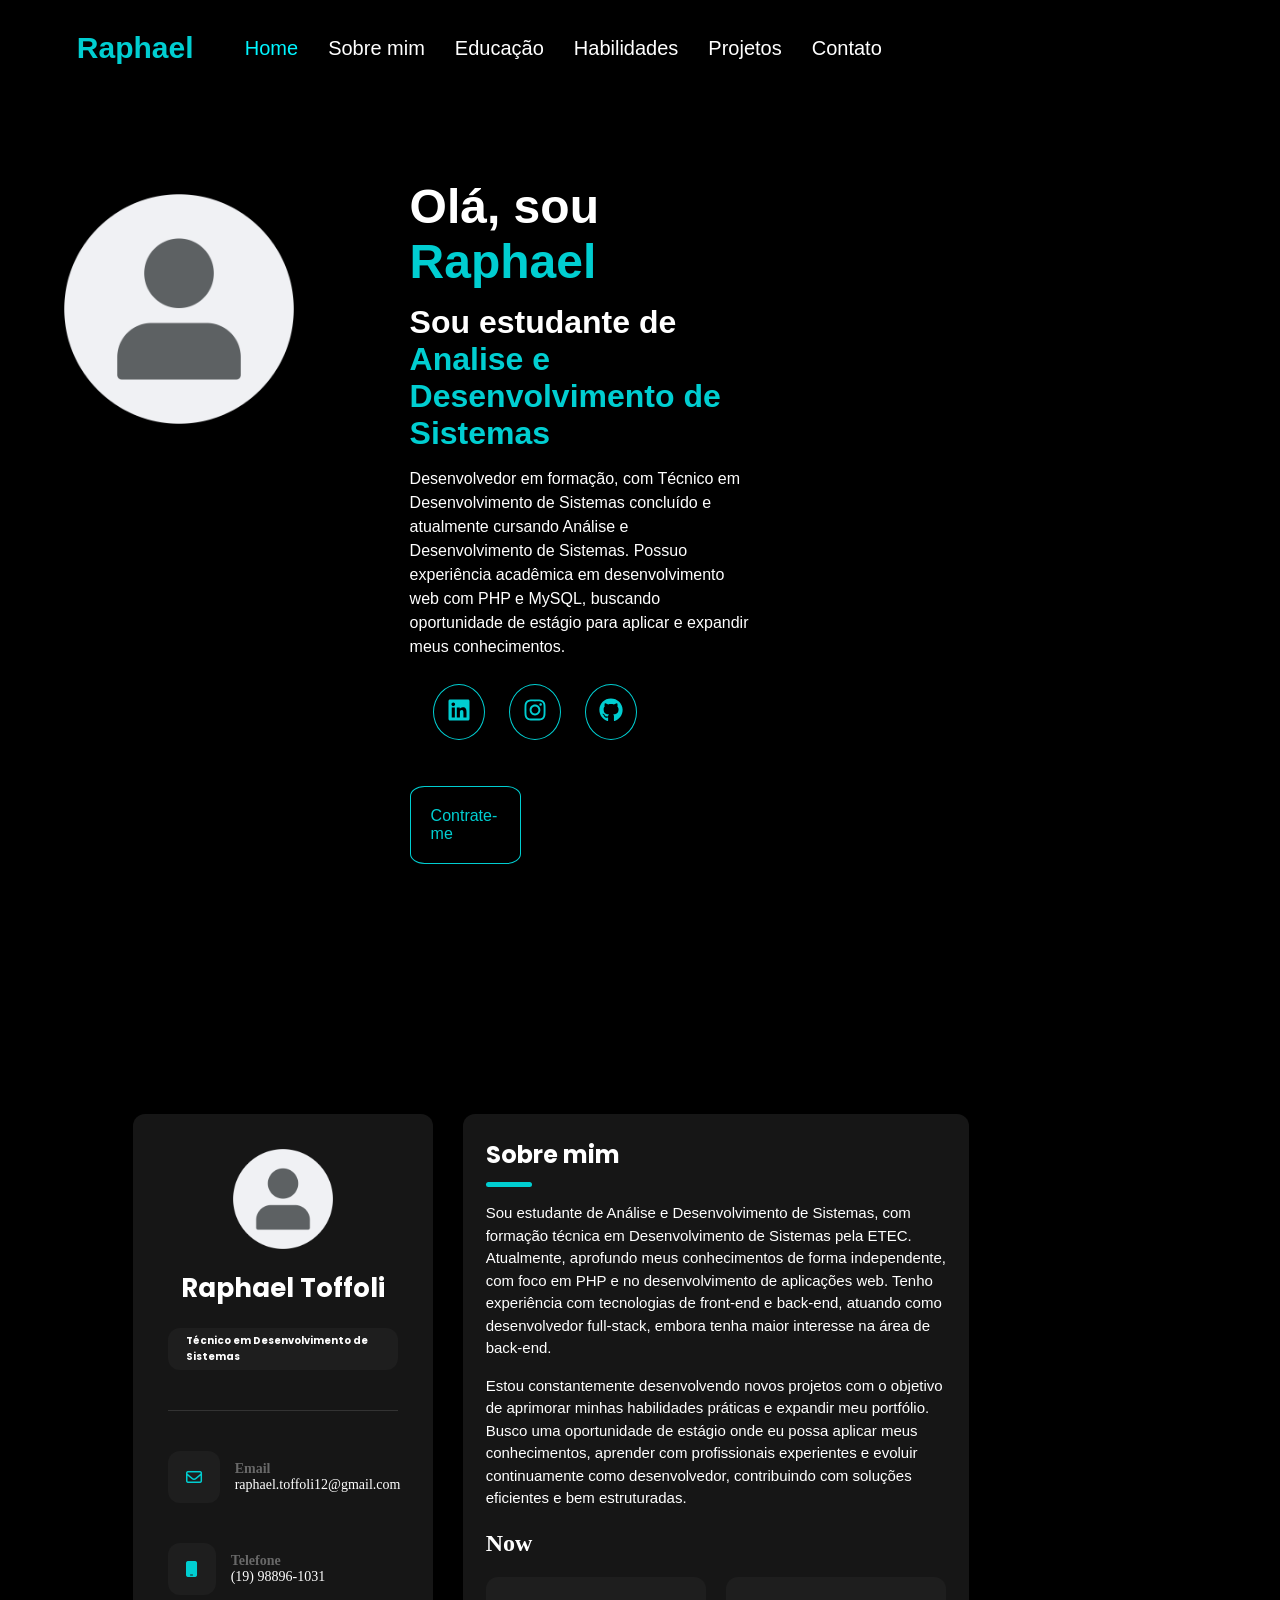
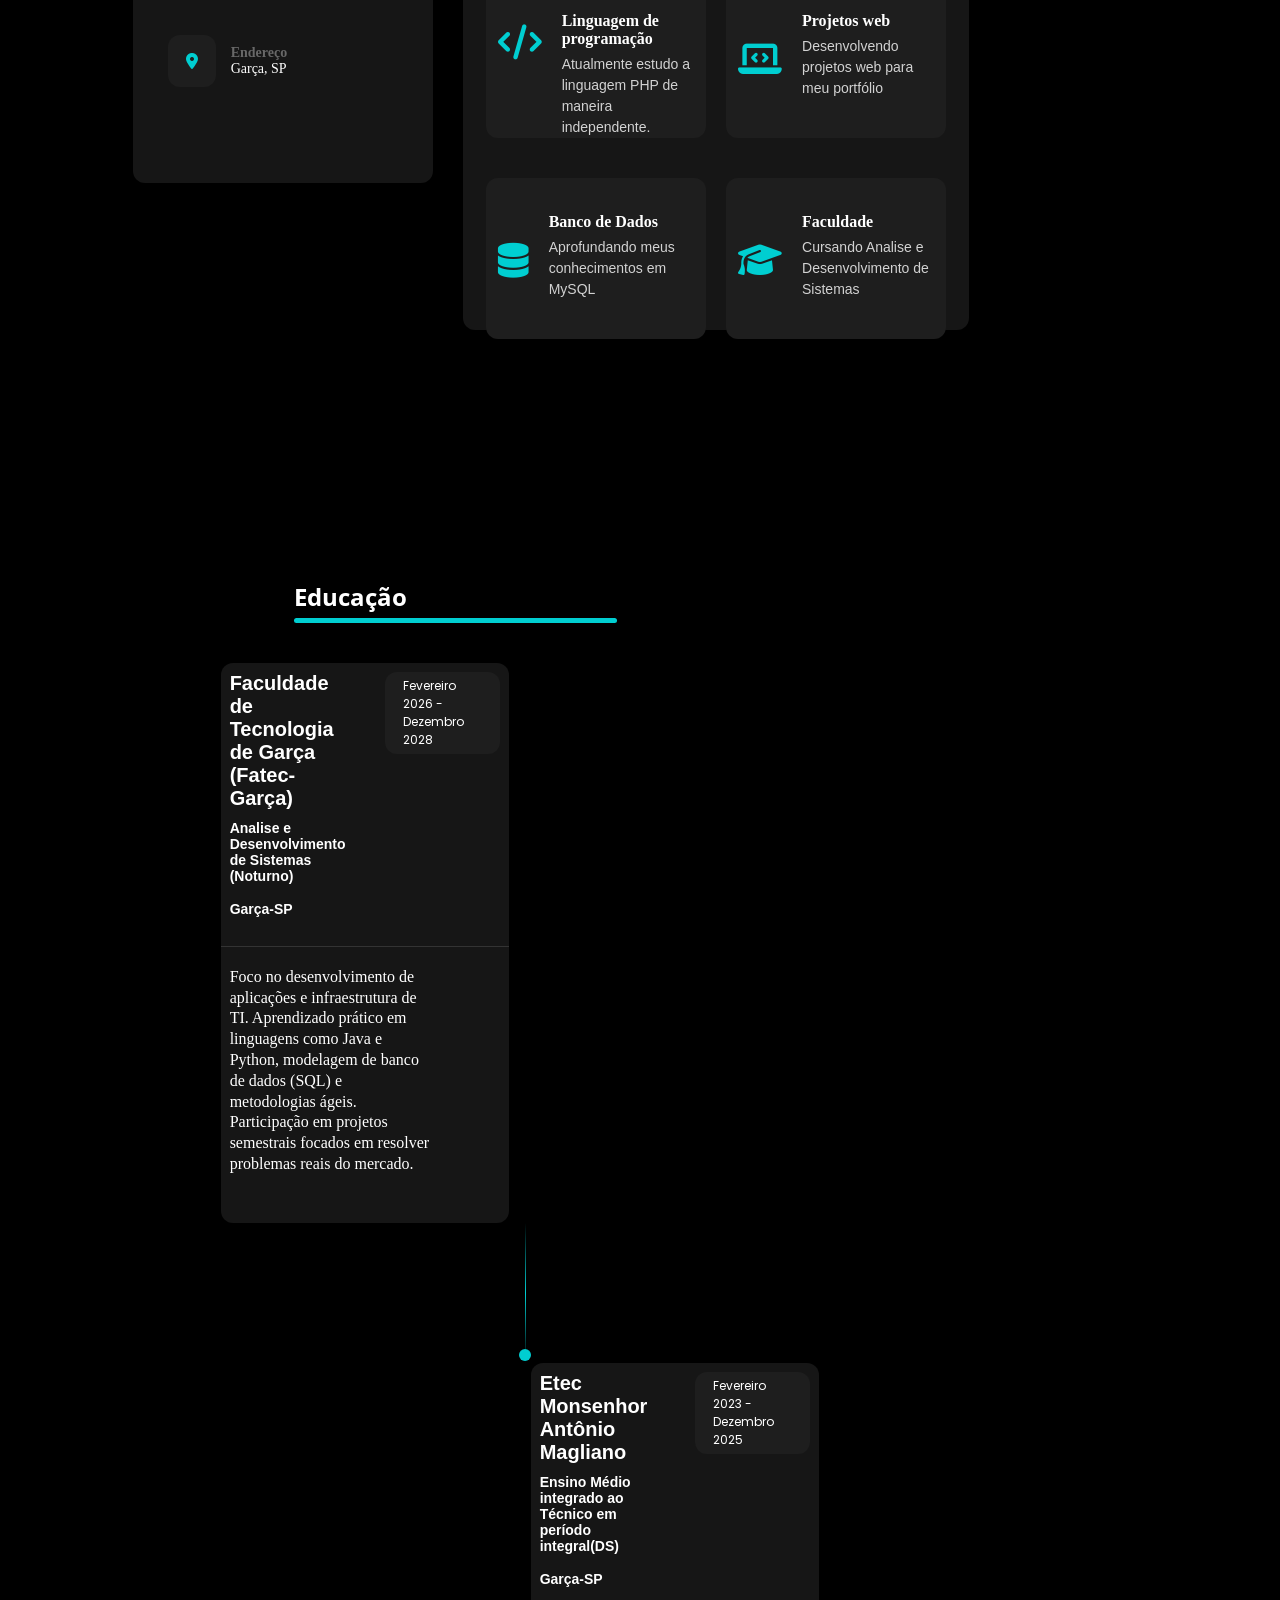
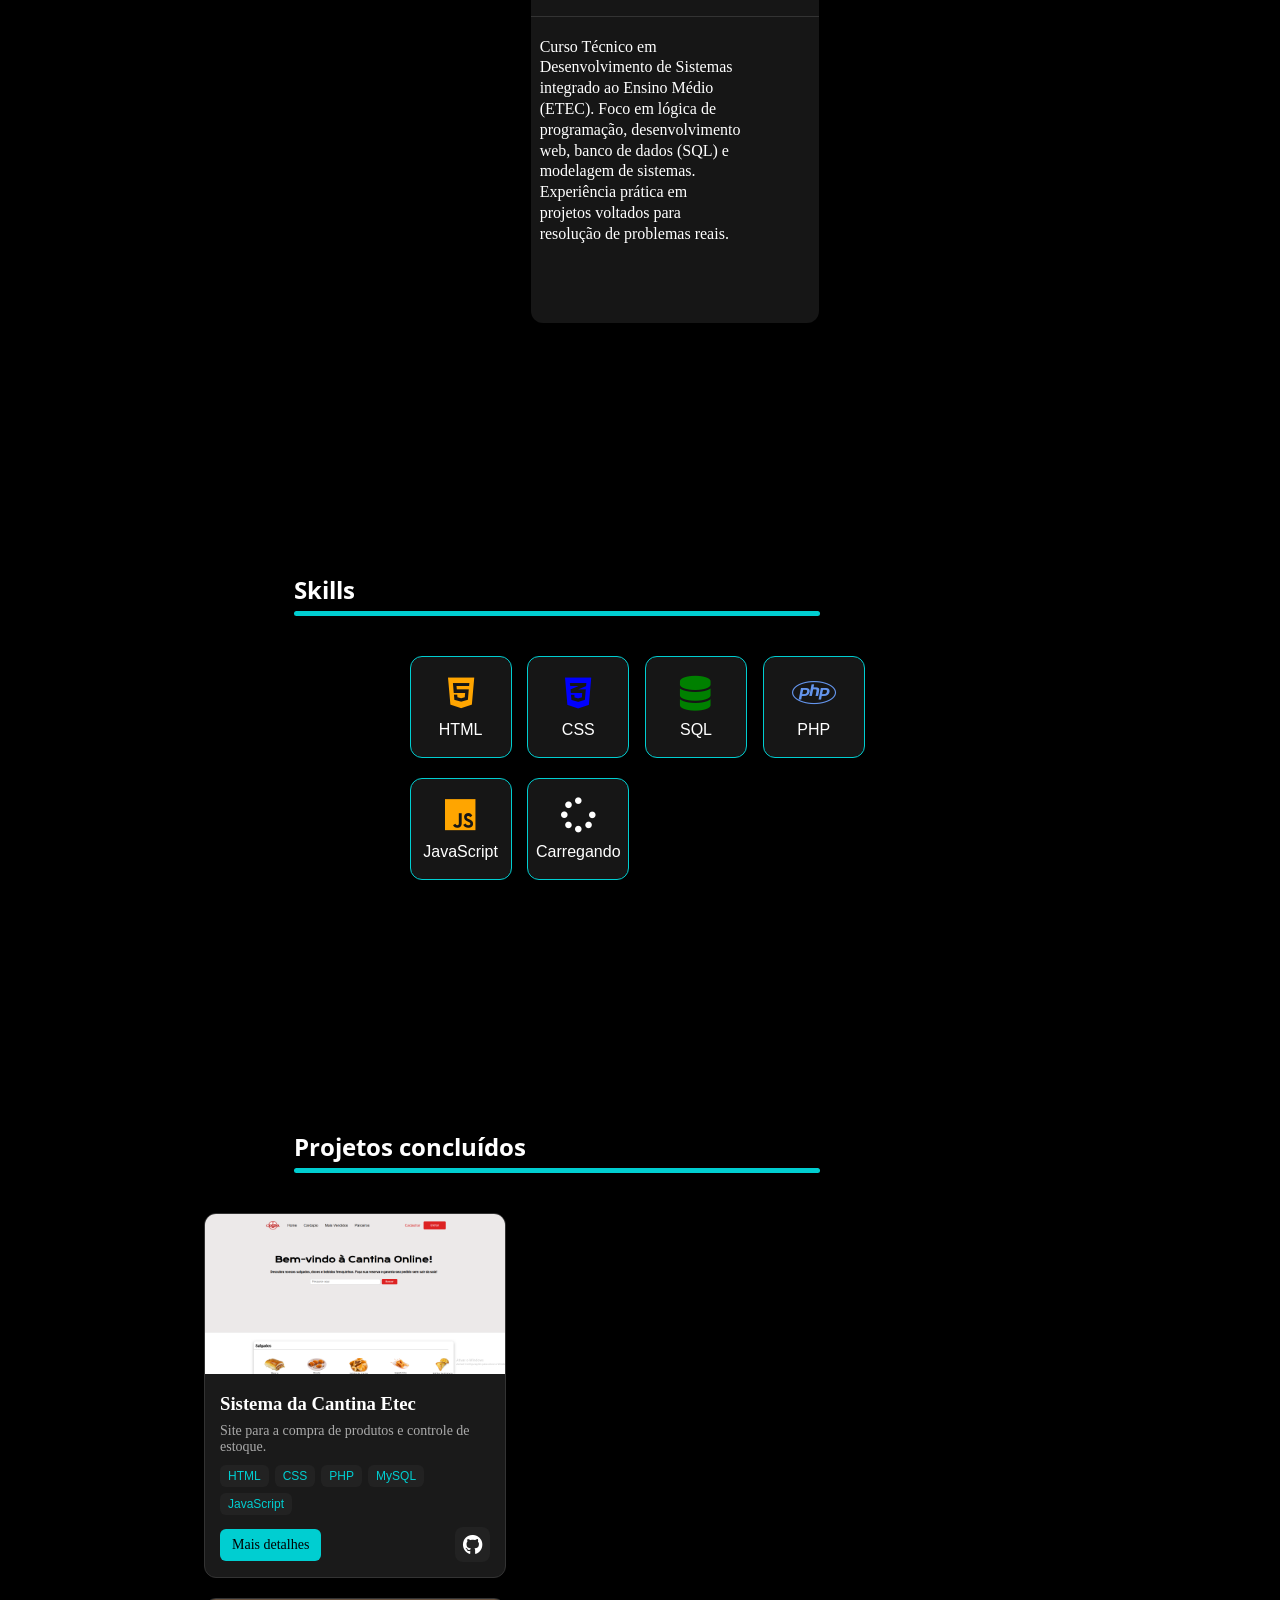
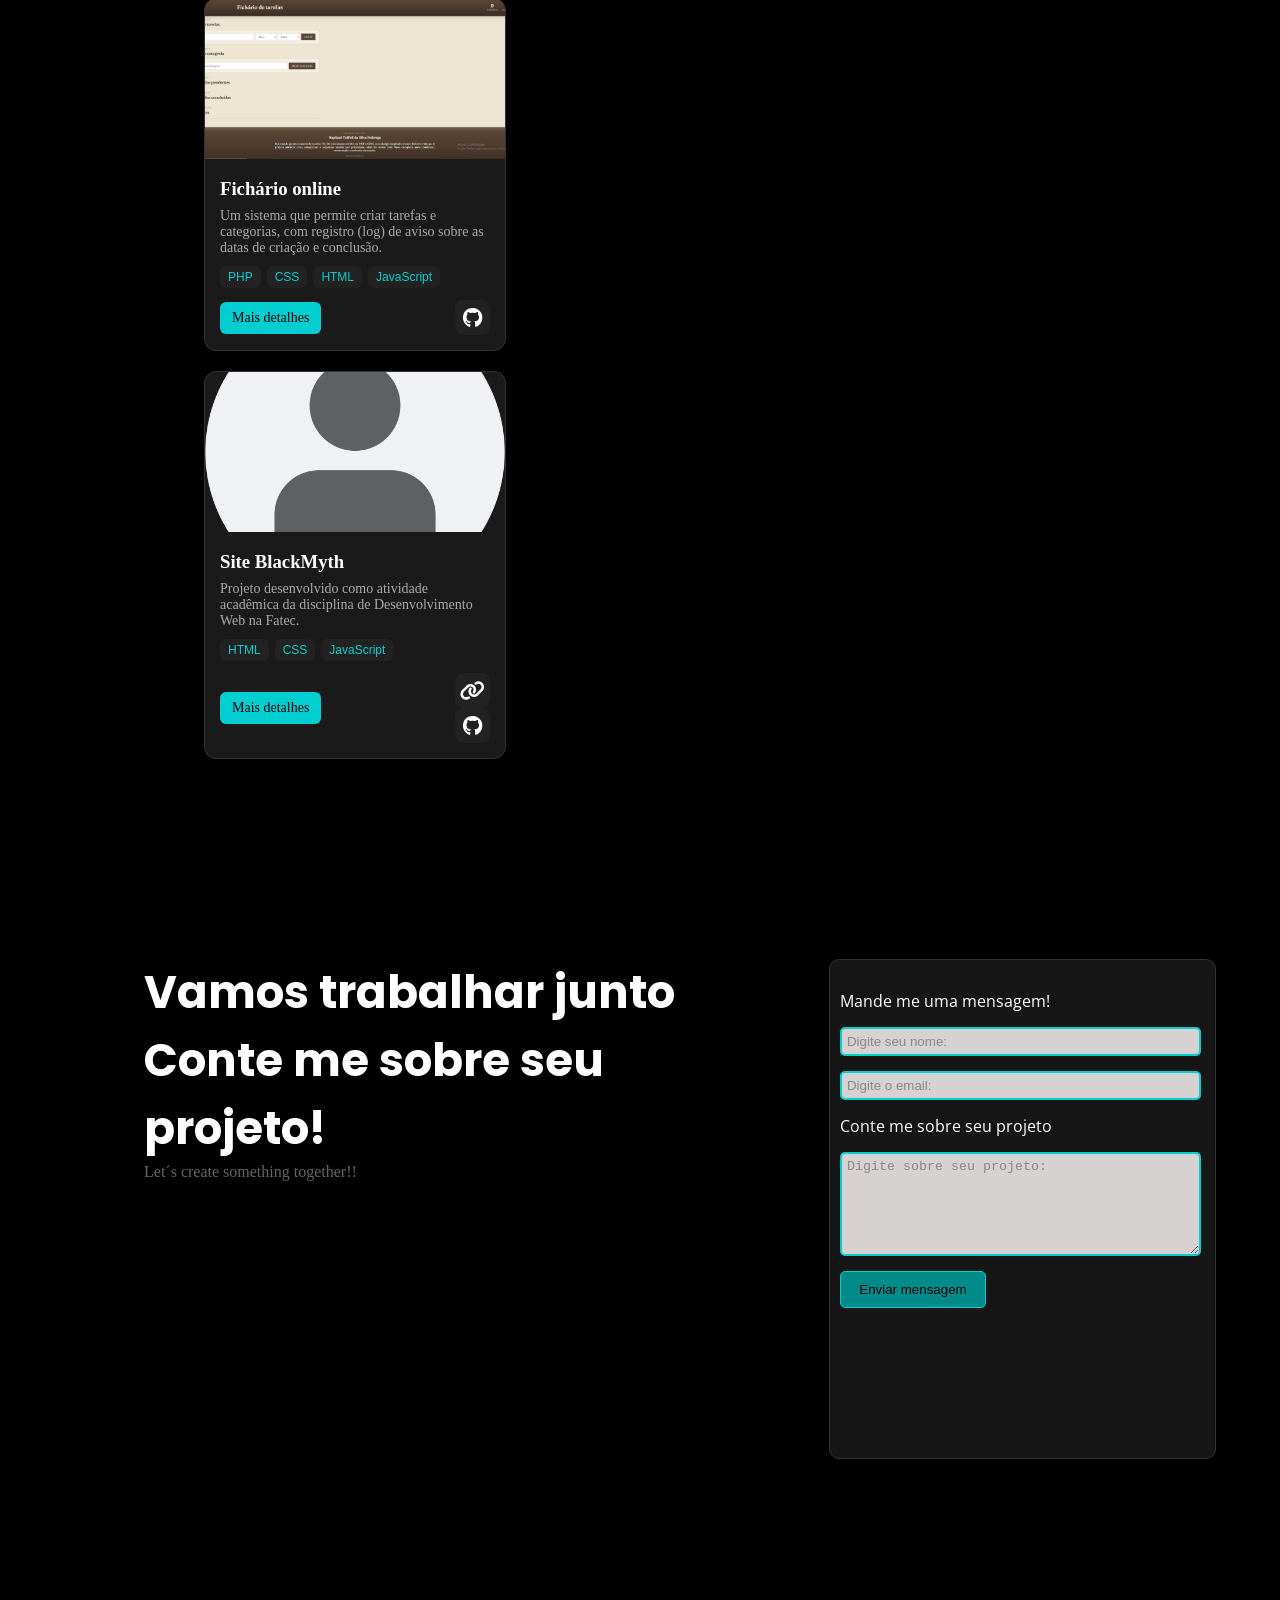
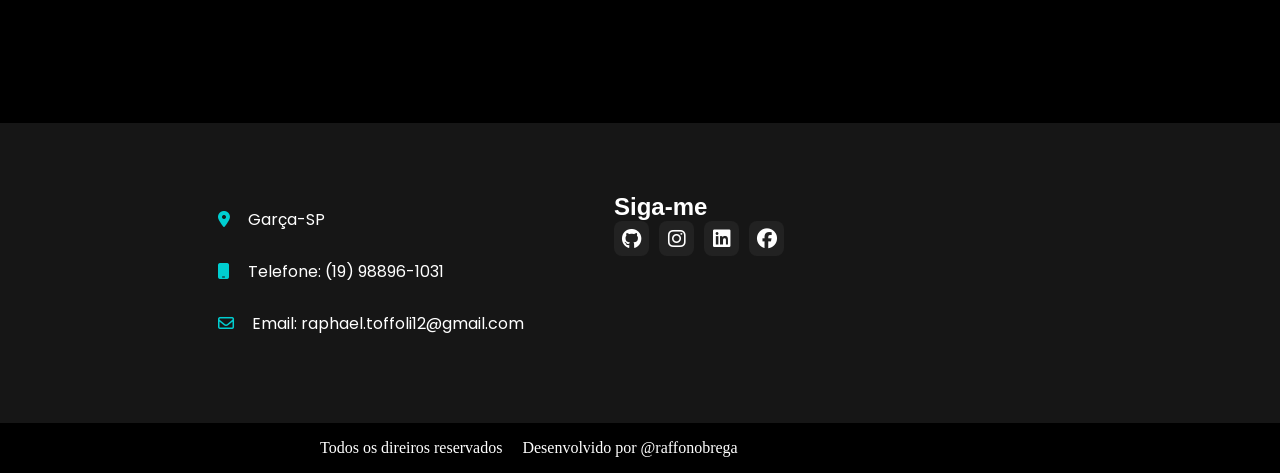
==== index.html @ ccc7ae5c "Update index.html" ====
<!DOCTYPE html>
<html lang="pt-br">
<head>
    <meta charset="UTF-8">
    <meta name="viewport" content="width=device-width, initial-scale=1.0">
    <title>Portfólio</title>
    <link rel="stylesheet" href="Style/header.css">
    <link rel="stylesheet" href="Style/style.css">
    <link rel="stylesheet" href="Style/sobre.css">
    <link rel="stylesheet" href="Style/edu.css">
    <link rel="stylesheet" href="Style/skills.css">
    <link rel="stylesheet" href="Style/projects.css">
    <link rel="stylesheet" href="Style/contato.css">
    <link rel="stylesheet" href="Style/footer.css">
    <link rel="stylesheet" href="https://cdnjs.cloudflare.com/ajax/libs/font-awesome/6.5.2/css/all.min.css">
    <link rel="stylesheet" href="Style/responsive.css">
</head>
<body>
    <header class="cabecalho" >
        <div class="logo" >Raphael</div>
        <button class="menu-toggle" id="menuToggle" aria-label="Abrir menu">
            <span></span><span></span><span></span>
        </button>
        <nav class="cabecalho__menu" id="cabecalhoMenu">
                <a href="#home" class="cabecalho__menu__link" >Home</a>
                <a href="#sobre" class="cabecalho__menu__link" >Sobre mim</a>
                <a href="#educacao" class="cabecalho__menu__link" >Educação</a>
                <a href="#Skills" class="cabecalho__menu__link" >Habilidades</a>
                <a href="#projects" class="cabecalho__menu__link" >Projetos</a>
                <a href="#contato" class="cabecalho__menu__link" >Contato</a>
        </nav>
    </header>
    <main class="principal">
        <section id="home" class="principal__conteudo" >
            <div class="principal__conteudo__imagem" >
                <img src="/imagens/12225935.png" >
            </div>
            <div class="principal__conteudo__inf" >
                <h1 class="principal__conteudo__titulo">Olá, sou <span class="cor__destaque">Raphael</span></h1>
                <h2 class="principal__conteudo__subtitulo" >Sou estudante de <span class="cor__destaque" >Analise e Desenvolvimento de Sistemas</span></h2>

                <p class="principal__conteudo__texto">Desenvolvedor em formação, com Técnico em Desenvolvimento de Sistemas concluído e atualmente cursando Análise e Desenvolvimento de Sistemas. Possuo experiência acadêmica em desenvolvimento web com PHP e MySQL, buscando oportunidade de estágio para aplicar e expandir meus conhecimentos.

                </p>

                <div class="social-icons" >
                    <a href="https://www.linkedin.com/in/raphael-toffoli-41b34a390/" target="_blank" class="social__botton" ><svg xmlns="http://www.w3.org/2000/svg" height="30" width="30" viewBox="0 0 640 640"><!--!Font Awesome Free v7.1.0 by @fontawesome - https://fontawesome.com License - https://fontawesome.com/license/free Copyright 2026 Fonticons, Inc.--><path fill="#00ced1" d="M512 96L127.9 96C110.3 96 96 110.5 96 128.3L96 511.7C96 529.5 110.3 544 127.9 544L512 544C529.6 544 544 529.5 544 511.7L544 128.3C544 110.5 529.6 96 512 96zM231.4 480L165 480L165 266.2L231.5 266.2L231.5 480L231.4 480zM198.2 160C219.5 160 236.7 177.2 236.7 198.5C236.7 219.8 219.5 237 198.2 237C176.9 237 159.7 219.8 159.7 198.5C159.7 177.2 176.9 160 198.2 160zM480.3 480L413.9 480L413.9 376C413.9 351.2 413.4 319.3 379.4 319.3C344.8 319.3 339.5 346.3 339.5 374.2L339.5 480L273.1 480L273.1 266.2L336.8 266.2L336.8 295.4L337.7 295.4C346.6 278.6 368.3 260.9 400.6 260.9C467.8 260.9 480.3 305.2 480.3 362.8L480.3 480z"/></svg> </a>
                    <a href="https://www.instagram.com/raffonobrega/" target="_blank" class="social__botton" ><svg xmlns="http://www.w3.org/2000/svg" height="30" width="30" viewBox="0 0 640 640"><!--!Font Awesome Free v7.1.0 by @fontawesome - https://fontawesome.com License - https://fontawesome.com/license/free Copyright 2026 Fonticons, Inc.--><path fill="#00ced1" d="M320.3 205C256.8 204.8 205.2 256.2 205 319.7C204.8 383.2 256.2 434.8 319.7 435C383.2 435.2 434.8 383.8 435 320.3C435.2 256.8 383.8 205.2 320.3 205zM319.7 245.4C360.9 245.2 394.4 278.5 394.6 319.7C394.8 360.9 361.5 394.4 320.3 394.6C279.1 394.8 245.6 361.5 245.4 320.3C245.2 279.1 278.5 245.6 319.7 245.4zM413.1 200.3C413.1 185.5 425.1 173.5 439.9 173.5C454.7 173.5 466.7 185.5 466.7 200.3C466.7 215.1 454.7 227.1 439.9 227.1C425.1 227.1 413.1 215.1 413.1 200.3zM542.8 227.5C541.1 191.6 532.9 159.8 506.6 133.6C480.4 107.4 448.6 99.2 412.7 97.4C375.7 95.3 264.8 95.3 227.8 97.4C192 99.1 160.2 107.3 133.9 133.5C107.6 159.7 99.5 191.5 97.7 227.4C95.6 264.4 95.6 375.3 97.7 412.3C99.4 448.2 107.6 480 133.9 506.2C160.2 532.4 191.9 540.6 227.8 542.4C264.8 544.5 375.7 544.5 412.7 542.4C448.6 540.7 480.4 532.5 506.6 506.2C532.8 480 541 448.2 542.8 412.3C544.9 375.3 544.9 264.5 542.8 227.5zM495 452C487.2 471.6 472.1 486.7 452.4 494.6C422.9 506.3 352.9 503.6 320.3 503.6C287.7 503.6 217.6 506.2 188.2 494.6C168.6 486.8 153.5 471.7 145.6 452C133.9 422.5 136.6 352.5 136.6 319.9C136.6 287.3 134 217.2 145.6 187.8C153.4 168.2 168.5 153.1 188.2 145.2C217.7 133.5 287.7 136.2 320.3 136.2C352.9 136.2 423 133.6 452.4 145.2C472 153 487.1 168.1 495 187.8C506.7 217.3 504 287.3 504 319.9C504 352.5 506.7 422.6 495 452z"/></svg> </a>
                    <a href="https://github.com/RaphaelToffoli" target="_blank" class="social__botton" ><svg xmlns="http://www.w3.org/2000/svg" height="30" width="30" viewBox="0 0 640 640"><!--!Font Awesome Free v7.1.0 by @fontawesome - https://fontawesome.com License - https://fontawesome.com/license/free Copyright 2026 Fonticons, Inc.--><path fill="#00ced1" d="M237.9 461.4C237.9 463.4 235.6 465 232.7 465C229.4 465.3 227.1 463.7 227.1 461.4C227.1 459.4 229.4 457.8 232.3 457.8C235.3 457.5 237.9 459.1 237.9 461.4zM206.8 456.9C206.1 458.9 208.1 461.2 211.1 461.8C213.7 462.8 216.7 461.8 217.3 459.8C217.9 457.8 216 455.5 213 454.6C210.4 453.9 207.5 454.9 206.8 456.9zM251 455.2C248.1 455.9 246.1 457.8 246.4 460.1C246.7 462.1 249.3 463.4 252.3 462.7C255.2 462 257.2 460.1 256.9 458.1C256.6 456.2 253.9 454.9 251 455.2zM316.8 72C178.1 72 72 177.3 72 316C72 426.9 141.8 521.8 241.5 555.2C254.3 557.5 258.8 549.6 258.8 543.1C258.8 536.9 258.5 502.7 258.5 481.7C258.5 481.7 188.5 496.7 173.8 451.9C173.8 451.9 162.4 422.8 146 415.3C146 415.3 123.1 399.6 147.6 399.9C147.6 399.9 172.5 401.9 186.2 425.7C208.1 464.3 244.8 453.2 259.1 446.6C261.4 430.6 267.9 419.5 275.1 412.9C219.2 406.7 162.8 398.6 162.8 302.4C162.8 274.9 170.4 261.1 186.4 243.5C183.8 237 175.3 210.2 189 175.6C209.9 169.1 258 202.6 258 202.6C278 197 299.5 194.1 320.8 194.1C342.1 194.1 363.6 197 383.6 202.6C383.6 202.6 431.7 169 452.6 175.6C466.3 210.3 457.8 237 455.2 243.5C471.2 261.2 481 275 481 302.4C481 398.9 422.1 406.6 366.2 412.9C375.4 420.8 383.2 435.8 383.2 459.3C383.2 493 382.9 534.7 382.9 542.9C382.9 549.4 387.5 557.3 400.2 555C500.2 521.8 568 426.9 568 316C568 177.3 455.5 72 316.8 72zM169.2 416.9C167.9 417.9 168.2 420.2 169.9 422.1C171.5 423.7 173.8 424.4 175.1 423.1C176.4 422.1 176.1 419.8 174.4 417.9C172.8 416.3 170.5 415.6 169.2 416.9zM158.4 408.8C157.7 410.1 158.7 411.7 160.7 412.7C162.3 413.7 164.3 413.4 165 412C165.7 410.7 164.7 409.1 162.7 408.1C160.7 407.5 159.1 407.8 158.4 408.8zM190.8 444.4C189.2 445.7 189.8 448.7 192.1 450.6C194.4 452.9 197.3 453.2 198.6 451.6C199.9 450.3 199.3 447.3 197.3 445.4C195.1 443.1 192.1 442.8 190.8 444.4zM179.4 429.7C177.8 430.7 177.8 433.3 179.4 435.6C181 437.9 183.7 438.9 185 437.9C186.6 436.6 186.6 434 185 431.7C183.6 429.4 181 428.4 179.4 429.7z"/></svg> </a>
                </div>
                </br>
                </br>
                <a href="#contato" class="botton__cont" >Contrate-me</a>
            </div>
        </section>


        <section id="sobre" class="principal__sobre">
            <div class="principal__sobre__dados" > 
                    <img src="/imagens/12225935.png">
                    <h2>Raphael Toffoli</h2>
                    <h4>Técnico em Desenvolvimento de Sistemas</h4>

                    <div class="linha" ></div>

                        <div class="contact-item" >
                            <i class="fa-regular fa-envelope"></i>
                            <div>
                                <strong>Email</strong>
                                <p>raphael.toffoli12@gmail.com</p>
                            </div>
                        </div>
                        <div class="contact-item" >
                            <i class="fa-solid fa-mobile"></i>
                            <div>
                                <strong>Telefone</strong>
                                <p>(19) 98896-1031</p>
                            </div>
                        </div>
                        <div class="contact-item" >
                                <i class="fa-solid fa-location-dot"></i>
                                <div>
                                    <strong>Endereço</strong>
                                    <p> Garça, SP</p>
                                </div>
                        </div>  
                    

            </div>
            <div class="principal__sobre__text" >
                <h1>Sobre mim</h1>

                <div class="linha2" ></div>

                <p> Sou estudante de Análise e Desenvolvimento de Sistemas, com formação técnica em Desenvolvimento de Sistemas pela ETEC. Atualmente, aprofundo meus conhecimentos de forma independente, com foco em PHP e no desenvolvimento de aplicações web. Tenho experiência com tecnologias de front-end e back-end, atuando como desenvolvedor full-stack, embora tenha maior interesse na área de back-end.</p>
                <p> Estou constantemente desenvolvendo novos projetos com o objetivo de aprimorar minhas habilidades práticas e expandir meu portfólio. Busco uma oportunidade de estágio onde eu possa aplicar meus conhecimentos, aprender com profissionais experientes e evoluir continuamente como desenvolvedor, contribuindo com soluções eficientes e bem estruturadas.</p>

                <h2>Now</h2>
                <div class="now__cards">
                    <div class="now__conteudo" >
                        <div class="now__item" >
                            <i class="fa-solid fa-code fa-2xl"></i>
                            <div>
                                <strong>Linguagem de programação</strong>
                                <p>Atualmente estudo a linguagem PHP de maneira independente.</p>
                            </div>
                        </div>
                    </div>
                    <div class="now__conteudo" >
                        <div class="now__item" >
                            <i class="fa-solid fa-laptop-code"></i>
                            <div>
                                <strong>Projetos web</strong>
                                <p>Desenvolvendo projetos web para meu portfólio</p>
                            </div>
                        </div>
                    </div>
                    <div class="now__conteudo" >
                        <div class="now__item" >
                            <i class="fa-solid fa-database"></i>
                            <div>
                                <strong>Banco de Dados</strong>
                                <p>Aprofundando meus conhecimentos em MySQL</p>
                            </div>
                        </div>
                    </div>
                    <div class="now__conteudo" >
                        <div class="now__item" >
                            <i class="fa-solid fa-graduation-cap"></i>
                            <div>
                                <strong>Faculdade</strong>
                                <p>Cursando Analise e Desenvolvimento de Sistemas</p>
                            </div>
                        </div>
                    </div>
                </div>
            </div>

            

        </section>

        <section id="educacao" class="principal__educacao">
            <div class="principal__educacao__titulo" >
                <h1>Educação</h1>
                <div class="linha3" ></div>
            </div>
            <div class="principal__educacao__cont">
                <div class="principal__educacao__cont__card">
                    <div class="cont__card__princ">
                        <div class="cont__card__titulo" >
                            <H1>Faculdade de Tecnologia de Garça (Fatec-Garça)</H1>
                            <h2>Analise e Desenvolvimento de Sistemas (Noturno)</h2>
                        </div>
                        <div class="cont__card__date">
                            <p>Fevereiro 2026 - Dezembro 2028</p>

                        </div>
                    </div>
                    <div class="cont__card__adress" >
                        <h4>Garça-SP</h4>
                    </div>
                    <div class="linha4" ></div>
                    <div class="cont__card__text" >
                        <p>Foco no desenvolvimento de aplicações e infraestrutura de TI. Aprendizado prático em linguagens como Java e Python, modelagem de banco de dados (SQL) e metodologias ágeis. Participação em projetos semestrais focados em resolver problemas reais do mercado.</p>
                    </div>
                </div>
                <div class="linha5" ></div>
                <div class="timeline-item"></div>
                <div id="card2" class="principal__educacao__cont__card">
                    <div class="cont__card__princ">
                        <div class="cont__card__titulo" >
                            <H1>Etec Monsenhor Antônio Magliano</H1>
                            <h2>Ensino Médio integrado ao Técnico em período integral(DS)</h2>
                        </div>
                        <div class="cont__card__date">
                            <p>Fevereiro 2023 - Dezembro 2025</p>

                        </div>
                    </div>
                    <div class="cont__card__adress" >
                        <h4>Garça-SP</h4>
                    </div>
                    <div class="linha4" ></div>
                    <div class="cont__card__text" >
                        <p>Curso Técnico em Desenvolvimento de Sistemas integrado ao Ensino Médio (ETEC). Foco em lógica de programação, desenvolvimento web, banco de dados (SQL) e modelagem de sistemas. Experiência prática em projetos voltados para resolução de problemas reais.</p>
                    </div>
                </div>
            </div>
        </section>
        <section id="Skills" class="principal__skills">
            <div class="principal__skills__titulo" >
                <h1>Skills</h1>
                <div class="linha6" ></div>
            </div>
            <div class="principal__skills__cont" >
                <div id="html1" class="principal__skills__cont__cardP" >
                    <i class="fa-brands fa-html5"></i>
                    <p>HTML</p>
                </div>
                <div id="css1" class="principal__skills__cont__cardP" >
                    <i class="fa-brands fa-css3-alt"></i>
                    <p>CSS</p>
                </div>
                <div id="sql1" class="principal__skills__cont__cardP" >
                    <i class="fa-solid fa-database"></i>
                    <p>SQL</p>
                </div>
                <div id="php1" class="principal__skills__cont__cardP" >
                    <i class="fa-brands fa-php"></i>
                    <p>PHP</p>
                    <!-- entermediario, mas ainda estudando -->
                </div>
                <div id="java1" class="principal__skills__cont__cardP" >
                    <i class="fa-brands fa-js"></i>
                    <p>JavaScript</p>
                    <!-- basico -->
                </div>
                <div class="principal__skills__cont__cardP" >
                    <i class="fa-solid fa-spinner"></i>
                    <p>Carregando</p>
                </div>
                <!-- <div class="principal__skills__cont__cardP" >
                    <i class="fa-solid fa-spinner"></i>
                    <p>Carregando</p>
                </div> -->
            </div>
        </section>
        <section id="projects" class="principal__projects">
            <div class="principal__projects__titulo" >
                <h1>Projetos concluídos</h1>
                <div class="linha7" ></div>
            </div>
            <div class="principal__projects__cont" >
                <div class="principal__projects__cont__card">
                    <img src="/imagens/Projeto1.png" alt="Projeto">

                    <div class="card__content" >
                        <h3>Sistema da Cantina Etec</h3>
                        <p>Site para a compra de produtos e controle de estoque.</p>

                        <div class="card__tags" >
                            <span>HTML</span>
                            <span>CSS</span>
                            <span>PHP</span>
                            <span>MySQL</span>
                            <span>JavaScript</span>
                        </div>
                        <div class="card__actions"  >
                            <a href="projeto1.html" target="_blank" class="card__btn" >Mais detalhes</a>

                            <a href="https://github.com/RaphaelToffoli/Cantina-Etec-Informatizando-a-Empresa" target="_blank" class="github-btn">
                                <i class="fa-brands fa-github"></i>
                            </a>

                        </div>
                    </div>
                </div>
                <div class="principal__projects__cont__card projetc2">
                    <img src="/imagens/projeto21.png" alt="Projeto">

                    <div class="card__content">
                        <h3>Fichário online</h3>
                        <p>Um sistema que permite criar tarefas e categorias, com registro (log) de aviso sobre as datas de criação e conclusão.</p>

                        <di class="card__tags" >
                            <span>PHP</span>
                            <span>CSS</span>
                            <span>HTML</span>
                            <span>JavaScript</span>
                        </di>
                        <div class="card__actions" >
                            <a href="projeto2.html" target="_blank" class="card__btn">Mais detalhes</a>

                            <a href="https://github.com/RaphaelToffoli/Lista-de-Tarefas-PHP-com-Array" target="_blank" class="github-btn" >
                                <i class="fa-brands fa-github"></i>
                            </a>
                        </div>
                    </div>                    
                </div>
                <div class="principal__projects__cont__card projetc3" >
                    <img src="/imagens/12225935.png" alt="Projeto">

                    <div class="card__content" >
                        <h3>Site BlackMyth</h3>
                        <p>Projeto desenvolvido como atividade acadêmica da disciplina de Desenvolvimento Web na Fatec.</p>

                        <div class="card__tags" >
                            <span>HTML</span>
                            <span>CSS</span>
                            <span>JavaScript</span>
                        </div>
                        <div class="card__actions" >
                            <a href="projeto3.html" target="_blank" class="card__btn" >Mais detalhes</a>

                            <div class="espaco">
                                <a href="https://raphaeltoffoli.github.io/Site-BlackMythWukong-Game/" target="_blank" class="github-btn">
                                    <i class="fa-solid fa-link"></i>
                                </a>
                                <a href="https://github.com/RaphaelToffoli/Site-BlackMythWukong-Game" target="_blank" class="github-btn">
                                    <i class="fa-brands fa-github"></i>
                                </a>
                            </div>
                        </div>
                    </div>
                </div>
            </div>
        </section>
        
        <section id="contato" class="contato">
            <div class="contato__titulo" >
                <h1>Vamos trabalhar junto</h1> 
                <h1>Conte me sobre seu projeto!</h1>
                <p>Let´s create something together!!</p>
            </div>
            <div class="contato__form">
                <form action="https://formspree.io/f/mvzdalzn" method="POST">
                    <label for="">Mande me uma mensagem!</label>
                    <input type="text" name="nome" placeholder="Digite seu nome:" required>
                    <input type="email" name="email" placeholder="Digite o email:" required>
                    <label>Conte me sobre seu projeto</label>
                    <textarea name="mensagem" placeholder="Digite sobre seu projeto:" required></textarea>

                    <button type="submit">Enviar mensagem</button>
                </form>
            </div>
        </section>
        
    </main>
    <footer class="main-footer" >
        <div class="contact-footer">
            <div class="contact__footer__item" >
                <i class="fa-solid fa-location-dot"></i>
                <div>
                    <p>Garça-SP</p>
                </div>
            </div>
            <div class="contact__footer__item">
                <i class="fa-solid fa-mobile"></i>
                <div>
                    <p>Telefone: (19) 98896-1031</p>
                </div>
            </div>
            <div class="contact__footer__item" >
                <i class="fa-regular fa-envelope"></i>
                <div>
                    <p>Email: raphael.toffoli12@gmail.com</p>
                </div>
            </div>
        </div>
        <div class="social-icons-footer" >
            <h2>Siga-me</h2>
            <div class="social-icons-itens"  >
                <a href="https://github.com/RaphaelToffoli" target="_blank" class="social-btn" ><i class="fa-brands fa-github"></i></a>
                <a href="https://www.instagram.com/raffonobrega/" target="_blank" class="social-btn"><i class="fa-brands fa-instagram"></i></a>
                <a href="https://www.linkedin.com/in/raphael-toffoli-41b34a390/" target="_blank" class="social-btn"><i class="fa-brands fa-linkedin"></i></a>
                <a href="https://www.facebook.com/raphael.toffoli.9/?locale=pt_BR" target="_blank" class="social-btn"><i class="fa-brands fa-facebook"></i></a>
            </div>
        </div>
    </footer>
    <footer class="second-footer" >
        <div class="credits-footer" >
            <p>Todos os direiros reservados</p>
            <p>Desenvolvido por @raffonobrega</p>
        </div>
    </footer>
    <!-- Área do Javascript -->
    <script>
             const header = document.querySelector("header");

            window.addEventListener("scroll", () => {
            header.classList.toggle("ativo", window.scrollY > 50);
            });

            const sections = document.querySelectorAll("section");
            const navLinks = document.querySelectorAll(".cabecalho__menu__link");

            window.addEventListener("scroll", () => {
            let currentSection = "";

            sections.forEach(section => {
                const sectionTop = section.offsetTop - 150;
                
                if (window.scrollY >= sectionTop) {
                currentSection = section.getAttribute("id");
                }
            });

            navLinks.forEach(link => {
                link.classList.remove("ativo");

                if (link.getAttribute("href") === "#" + currentSection) {
                link.classList.add("ativo");
                }
            });
            });

            // Menu hamburguer
            const menuToggle = document.getElementById("menuToggle");
            const cabecalhoMenu = document.getElementById("cabecalhoMenu");
            menuToggle.addEventListener("click", () => {
                cabecalhoMenu.classList.toggle("aberto");
            });
            document.querySelectorAll(".cabecalho__menu__link").forEach(link => {
                link.addEventListener("click", () => {
                    cabecalhoMenu.classList.remove("aberto");
                });
            });
    </script>
</body>
</html>
---- Style/header.css ----
@import url('https://fonts.googleapis.com/css2?family=Alfa+Slab+One&display=swap');
@import url('https://fonts.googleapis.com/css2?family=Open+Sans:ital,wght@0,300..800;1,300..800&display=swap');
:root{

    --cor-logo:#00CED1;
    --cor-fundo:black;

    --fonte-logo:"Open Sans";
    --fonte-link-menu:"Arial";
}
*{
    margin: 0;
    padding: 0;
}
.cabecalho{
    padding:2% 0 0 12%;
    height: 5%;
    width: 100%;
    display: flex;
    gap: 20%;
    top: 0%;
    align-items: center;
    position: fixed;
    transition: background 0.3s ease;
    z-index: 1000;
}
.cabecalho.ativo{
    background: var(--cor-fundo);
}
.logo{
    width: 100%;
    font-size: 30px;
    color: var(--cor-logo);
    width: 40px;
    font-family: var(--fonte-link-menu);
    text-decoration: none;
    font-weight: bold;
}
.cabecalho__menu{
    display: flex;
    gap:80px;
}
.cabecalho__menu__link{
    font-size:20px;
    text-decoration: none;
    color: white;
    font-weight:500px;
    font-family: var(--fonte-link-menu);
}
.cabecalho__menu__link:hover{
    color:var(--cor-logo) ;
    text-decoration: underline;
    transition: 1s;
}
.cabecalho__menu__link.ativo{
    color: #00f5ff;
}
---- Style/style.css ----
:root{
    --cor-de-fundo: black;
    --cor-principal: #ffff;
    --cor-destaque:#00CED1;
    --cor-fundo-botton:#008B8B;

    --fonte-principal:"Arial";
}
*{
    margin: 0;
    padding: 0;
}
html, body{
    height: 100%;
}
body{
    background-color: var(--cor-de-fundo);
    box-sizing: border-box;
}
.principal{
    padding: 5% 5%;
}
.principal__conteudo{
    display: flex;
    gap:20%;
    width: 100%;
}
.principal__conteudo__imagem{
    width: 20%;
    height: 300px;
    margin-top: 130px;
}
.principal__conteudo__imagem img{
    max-width: 100%;
}
.principal__conteudo__inf{
    color: #ffff;
    display: flex;
    flex-direction: column;
    gap:5px ;
    width: 30%;
    margin-top: 10%;
    font-family: var(--fonte-principal);
}
.principal__conteudo__titulo{
    font-size:3em;
    margin-bottom: 10px;
}
.principal__conteudo__subtitulo{
    font-size: 2em;
    margin-bottom:10px;
}
.principal__conteudo__texto{
    line-height: 1.5;
}
.cor__destaque{
    color:var(--cor-destaque);
}
.social-icons{
    margin-top: 20px;
    padding-left:3px ;
}
.social__botton{
    display: inline-block;
    align-items: center;
    justify-content: center;
    text-decoration: none;
    box-sizing: border-box;
    border: solid  1px;
    border-color: var(--cor-destaque);
    padding: 10px;
    border-radius: 50%;
    margin-left:20px;
    transition:0.1s;
}
.social__botton:hover {
    box-shadow: var(--cor-destaque) 0px 0px 5px 1px;
    background-color: var(--cor-fundo-botton);
    transform: scale(1.5);
}
.social__botton:hover svg{
    transform: scale(1.3);
}
.botton__cont{
    align-items: center;
    justify-content: center;
    text-decoration: none;
    border: solid 1px var(--cor-destaque);
    border-radius: 13%;
    color: var(--cor-destaque);
    padding: 20px;
    width: 20%;
    font-family: var(--fonte-principal);
}
.botton__cont:hover{
    box-shadow: var(--cor-destaque) 0px 0px 5px 1px;
}
---- Style/sobre.css ----
@import url('https://fonts.googleapis.com/css2?family=Alfa+Slab+One&display=swap');
@import url('https://fonts.googleapis.com/css2?family=Open+Sans:ital,wght@0,300..800;1,300..800&display=swap');
@import url('https://fonts.googleapis.com/css2?family=Open+Sans:ital,wght@0,300..800;1,300..800&family=Poppins:ital,wght@0,100;0,200;0,300;0,400;0,500;0,600;0,700;0,800;0,900;1,100;1,200;1,300;1,400;1,500;1,600;1,700;1,800;1,900&display=swap');
:root{

    --cor-principal: #ffff;
    --cor-destaque:#00CED1;
    --cor-fundo-botton:#008B8B;
    --cor-logo:#00CED1;
    --cor-fundo-inf:#161616;

    --fonte-logo:"Open Sans";
    --fonte-link-menu:"Arial";
    --font-nome:"Poppins";
}
*{
    margin: 0;
    padding: 0;
}
.principal__sobre{
    display: flex;
    width: 100%;
    margin-top: 250px;
    gap: 20px;

}
.principal__sobre__dados{
    width: 15%;
    padding: 3%;
    height: 600px;
    color:var(--cor-principal);
    background:var(--cor-fundo-inf);
    border-radius: 12px;
    display: flex;
    flex-direction: column;
    gap: 20px;
    margin-left: 10%;
}
.principal__sobre__dados img{
    width: 100px;
    align-self: center;
}
.principal__sobre__dados h2{
    font-size: 26px;
    font-family: var(--font-nome);
    align-self: center;
}
.principal__sobre__dados h4{
        font-size: 10px;
        font-family: var(--font-nome);
        background: #1e1e1e;
        padding: 5px 18px;
        border-radius: 12px;
        align-self: center;
}
.linha{
    width:100%;
    height: 1px;
    background: #333;
    margin: 20px 0;
}
.principal__sobre__dados i{
    color: var(--cor-destaque);
    background: #1e1e1e;
    padding: 18px;
    border-radius: 12px;
}
.contact-item{
    display: flex;
    align-items: center;
    gap: 15px;
    margin-bottom: 20px;
}
.contact-item strong{
    display: block;
    font-size: 14px;
    color: #686868;
}
.contact-item p{
    margin:0;
    font-size: 14px;
}
.principal__sobre__text{
    width: 40%;
    height: 700px;
    padding: 2%;
    background: var(--cor-fundo-inf);
    border-radius: 12px;
    color: var(--cor-principal);
}
.principal__sobre__text h1{
    font-family: 'Poppins';
}
.linha2{
    width: 10%;
    height: 5px;
    background: var(--cor-destaque);
    border-radius: 12px;
    margin-top: 10px;
    margin-bottom: 5px;
}
.principal__sobre__text p{
    font-family: var(--fonte-link-menu);
    line-height: 1.5;
    margin-top: 15px;
    font-size: 15px;
    justify-content: right;
    
}
.principal__sobre__text h2{
    font-family: 'Poppins', 'sans-serif',;
    font-size: 24px;
    margin-top: 20px;
}
.now__cards{
    height: 200px;
    display: grid;
    grid-template-columns: repeat(2, 1fr);
    gap: 20px;
}
.now__conteudo{
    /* width: 45%; */
    height: 134px;
    margin-top: 20px;
    background:#1e1e1e ;
    padding: 12px;
    padding-top: 15px;
    border-radius: 12px;
    display: flex;
    flex-direction: column;
    transition: 0.3s ease;
}
.now__conteudo:hover {
    transform: translateY(-6px);
    box-shadow: 0 8px 20px rgba(0, 255, 255, 0.08);
}
.now__conteudo i{
    color: var(--cor-destaque);
    font-size: 35px;
    margin-top: 50px
}
.now__item{
    display: flex;
    align-items: flex-start;
    gap: 20px;
}
.now__item strong{
    display: block;
    font-size: 16px;
    margin-top: 20px;
    margin-bottom: 6px;
}
.now__item p{
    margin: 0;
    font-size: 14px;
    opacity: 0.8;
}
.now__cards2{
    height: 200px;
    display: flex;
    gap: 20px;
}
---- Style/edu.css ----
@import url('https://fonts.googleapis.com/css2?family=Alfa+Slab+One&display=swap');
@import url('https://fonts.googleapis.com/css2?family=Open+Sans:ital,wght@0,300..800;1,300..800&display=swap');
@import url('https://fonts.googleapis.com/css2?family=Open+Sans:ital,wght@0,300..800;1,300..800&family=Poppins:ital,wght@0,100;0,200;0,300;0,400;0,500;0,600;0,700;0,800;0,900;1,100;1,200;1,300;1,400;1,500;1,600;1,700;1,800;1,900&display=swap');
:root{

    --cor-principal: #ffff;
    --cor-destaque:#00CED1;
    --cor-fundo-botton:#008B8B;
    --cor-logo:#00CED1;
    --cor-fundo-inf:#161616;

    --fonte-logo:"Open Sans";
    --fonte-link-menu:"Arial";
    --font-nome:"Poppins";
}
.principal__educacao{
    display: flex;
    width: 100%;
    margin-top: 250px;
    flex-direction: column;
}
.principal__educacao__titulo{
    align-items: center;
    margin-left:35%;
}
.principal__educacao__titulo h1{
    color: var(--cor-principal);
    font-family: var(--fonte-logo);
}
.linha3{
    width: 35%;
    height: 5px;
    border-radius: 12px;
    background: var(--cor-destaque);
    margin-top: 5px;

}
.principal__educacao__cont{
    display: flex;
    margin-top: 40px;
    align-items: center;
    justify-content: center;
    flex-direction: column;
}
.principal__educacao__cont__card{
    width: 20%;
    height: 450px;
    margin-right: 550px;
    color: var(--cor-principal);
    background: var(--cor-fundo-inf);
    border-radius: 12px;
    display: flex;
    flex-direction: column;
    position: relative;
    z-index: 2;
}
.principal__educacao__cont__card::before {
    content: "";
    position: absolute;
    inset: 0;
    border-radius: 12px;
    padding: 1px; /* espessura da linha */
    background: var(--cor-destaque);
    
    -webkit-mask:
        linear-gradient(#000 0 0) content-box,
        linear-gradient(#000 0 0);
    -webkit-mask-composite: xor;
    mask-composite: exclude;

    opacity: 0;
    transition: opacity 0.3s ease;
}
.principal__educacao__cont__card:hover::before {
    opacity: 1;
}
.cont__card__princ{
    display: flex;
    justify-content: space-between;
}
.cont__card__titulo{
    width:40%;
    padding:3%;
}
.cont__card__date{
    width:40%;
    padding:3%;
}
.cont__card__date p {
    font-size: 12px;
    font-family: var(--font-nome);
    background: #1e1e1e;
    padding: 5px 18px;
    border-radius: 12px;
    align-self: center;
}
.cont__card__adress{
    width: 100%;
    padding: 3%;
}
.principal__educacao__cont__card h1{
    font-size: 20px;
    font-family: sans-serif;
    margin-bottom: 10px;
}
.principal__educacao__cont__card h2{
    font-size: 14px;
    font-family: sans-serif;
}
.principal__educacao__cont__card h4{
    font-size: 14px;
    font-family: sans-serif;
}
.linha4{
    width:100%;
    height: 1px;
    background: #333;
    margin: 20px 0;
}
.cont__card__text{
    width: 70%;
    align-items: center;
    padding-left: 3%;
    line-height: 1.3;
}
.linha5{
    width: 1px;
    height:140px;
    background: linear-gradient(
        to bottom,
        transparent,
        var(--cor-destaque),
        transparent
    );
    margin: 20px 0;
    margin-right: 230px;
    margin-top:-0.1px;
    z-index: 0;
}
.timeline-item{
    position: relative;
}
.timeline-item::before {
    content: "";
    position: absolute;
    top: -34px;
    left:-121px; 
    width: 12px;
    height: 12px;
    background: var(--cor-destaque);
    border-radius: 50%;
}
#card2{
    margin-left:620px;
    margin-top: -20px;
}
---- Style/skills.css ----
@import url('https://fonts.googleapis.com/css2?family=Alfa+Slab+One&display=swap');
@import url('https://fonts.googleapis.com/css2?family=Open+Sans:ital,wght@0,300..800;1,300..800&display=swap');
@import url('https://fonts.googleapis.com/css2?family=Open+Sans:ital,wght@0,300..800;1,300..800&family=Poppins:ital,wght@0,100;0,200;0,300;0,400;0,500;0,600;0,700;0,800;0,900;1,100;1,200;1,300;1,400;1,500;1,600;1,700;1,800;1,900&display=swap');
:root{

    --cor-principal: #ffff;
    --cor-destaque:#00CED1;
    --cor-fundo-botton:#008B8B;
    --cor-logo:#00CED1;
    --cor-fundo-inf:#161616;

    --fonte-logo:"Open Sans";
    --fonte-link-menu:"Arial";
    --font-nome:"Poppins";
}
.principal__skills{
    display: flex;
    width: 100%;
    margin-top: 250px;
    flex-direction: column;

}
.principal__skills__titulo{
    align-items: center;
    margin-left:30%;
}
.principal__skills__titulo h1{
    color: var(--cor-principal);
    font-family: var(--fonte-logo);
}
.linha6{
    width: 57%;
    height: 5px;
    border-radius: 12px;
    background: var(--cor-destaque);
    margin-top: 5px;
}
.principal__skills__cont{
    width: 40%;
    align-self: center;
    margin-top: 40px;

    display: grid;
    grid-template-columns: repeat(auto-fit, minmax(100px, 1fr));
    column-gap:10px;
    row-gap: 20px;              /* espaço entre os cards */

}
.principal__skills__cont__cardP{
    width: 100px;
    height: 100px;
    border-radius: 12px;
    gap: 10px;

    background: var(--cor-fundo-inf);
    border: solid 1px var(--cor-destaque);
    transition: 0.3s;

    display: flex;
    flex-direction: column;
    align-items: center;
    justify-content: center;  
}
.principal__skills__cont__cardP:hover{
    transform: translateY(-5px);
    box-shadow: 0 0 15px var(--cor-destaque);
}
.principal__skills__cont__cardP p{
    color: var(--cor-principal);
    font-family: var(--fonte-link-menu);
}
.principal__skills__cont__cardP i{
    font-size: 35px;
    color: white;
}
#html1 i {
    color: orange;
}
#css1 i{
    color: blue;
}
#sql1 i{
    color: green;
}
#php1 i{
    color: cornflowerblue;
}
#java1 i{
    color: orange;
}
---- Style/projects.css ----
@import url('https://fonts.googleapis.com/css2?family=Alfa+Slab+One&display=swap');
@import url('https://fonts.googleapis.com/css2?family=Open+Sans:ital,wght@0,300..800;1,300..800&display=swap');
@import url('https://fonts.googleapis.com/css2?family=Open+Sans:ital,wght@0,300..800;1,300..800&family=Poppins:ital,wght@0,100;0,200;0,300;0,400;0,500;0,600;0,700;0,800;0,900;1,100;1,200;1,300;1,400;1,500;1,600;1,700;1,800;1,900&display=swap');
:root{

    --cor-principal: #ffff;
    --cor-destaque:#00CED1;
    --cor-fundo-botton:#008B8B;
    --cor-logo:#00CED1;
    --cor-fundo-inf:#161616;

    --fonte-logo:"Open Sans";
    --fonte-link-menu:"Arial";
    --font-nome:"Poppins";
}
.principal__projects{
    display: flex;
    width: 100%;
    margin-top: 250px;
    flex-direction: column;
}
.principal__projects__titulo{
    align-items: center;
    margin-left: 30%;
}
.principal__projects__titulo h1{
    color: var(--cor-principal);
    font-family: var(--fonte-logo);
}
.linha7 {
    width: 57%;
    height: 5px;
    border-radius: 12px;
    background: var(--cor-destaque);
    margin-top: 5px;
}
.principal__projects__cont{
    display: flex;
    width: 700px;
    margin-top: 20px;
    justify-content: space-between;
    align-self: center;
}
.principal__projects__cont__card{
    width: 300px;
    border-radius: 12px;
    overflow: hidden;

    background: #1a1a1a;
    border: 1px solid #333;

    transition: 0.3s;
}
.principal__projects__cont__card:hover{
    transform: translateY(-5px);
    box-shadow: 0 0 15px var(--cor-destaque);
}
.principal__projects__cont__card img{
    width: 100%;
    height: 160px;
    object-fit: cover;
}
.card__content{
    padding: 15px;
}
.card__content h3{
    color: white;
    margin-bottom: 8px;
}

.card__content p{
    color: #aaa;
    font-size: 14px;
    margin-bottom: 10px;
}
.card__tags{
    display: flex;
    flex-wrap: wrap;
    gap: 6px;
    margin-bottom: 12px;
}

.card__tags span{
    background: #222;
    color: var(--cor-destaque);
    padding: 4px 8px;
    border-radius: 6px;
    font-size: 12px;
    font-family: var(--fonte-link-menu);
}
.card__actions{
    display: flex;
    align-items: center;
    justify-content: space-between;
}
.card__btn{
    padding: 8px 12px;
    background: var(--cor-destaque);
    color: black;
    border-radius: 6px;
    text-decoration: none;
    font-size: 14px;
}
.github-btn{
    display: flex;
    align-items: center;
    justify-content: center;

    width: 35px;
    height: 35px;

    background: #222;
    border-radius: 8px;

    text-decoration: none;
    color: white;

    transition: 0.3s;
}

.github-btn i{
    font-size: 20px;
}

.github-btn:hover{
    background: var(--cor-destaque);
    color: black;
}
---- Style/contato.css ----
@import url('https://fonts.googleapis.com/css2?family=Alfa+Slab+One&display=swap');
@import url('https://fonts.googleapis.com/css2?family=Open+Sans:ital,wght@0,300..800;1,300..800&display=swap');
@import url('https://fonts.googleapis.com/css2?family=Open+Sans:ital,wght@0,300..800;1,300..800&family=Poppins:ital,wght@0,100;0,200;0,300;0,400;0,500;0,600;0,700;0,800;0,900;1,100;1,200;1,300;1,400;1,500;1,600;1,700;1,800;1,900&display=swap');
:root{

    --cor-principal: #ffff;
    --cor-destaque:#00CED1;
    --cor-fundo-botton:#008B8B;
    --cor-logo:#00CED1;
    --cor-fundo-inf:#161616;
    --cor-letra-contato:#646464;
    --cor-fundo-input:#f1ecece0;

    --fonte-logo:"Open Sans";
    --fonte-link-menu:"Arial";
    --font-nome:"Poppins";
}
*{
    margin: 0;
    padding: 0;
}
.contato{
    width: 100%;
    height: 500px;
    margin-top: 200px;
    display: flex;
    gap: 30px;
}
.contato__titulo{
    color: white;
    margin-left: 200px;
}
.contato__titulo h1{
    font-size: 45px;
    font-family: var(--font-nome);
}
.contato__titulo p{
    color: var(--cor-letra-contato);
}
.contato__form{
    width: 400px;
    padding: 10px;
    align-items: center;
    display: flex;
    flex-direction: column;
    background-color: var(--cor-fundo-inf);
    border: solid 1px #333;
    border-radius:10px;
    margin-left: 150px;

}
.contato__form form{
    width: 100%;
    display: flex;
    flex-direction: column;
    gap: 15px;
    padding: 20px;
}
.contato__form form input{
    width: 95%;
    padding: 5px;
    border-radius: 5px;
    background-color: var(--cor-fundo-input);
    border: solid 2px var(--cor-destaque);
}
.contato__form form textarea{
    width: 95%;
    padding: 5px;
    height: 90px;
    border-radius: 5px;
    background-color: var(--cor-fundo-input);
    border:solid 2px var(--cor-destaque);
}
.contato__form form button {
    width: 40%;
    justify-content: center;
    align-items: center;
    background-color: var(--cor-fundo-botton);
    padding: 10px;
    border: solid 1px;
    border-color: var(--cor-destaque);
    border-radius: 5px;

}
.contato__form form button:hover{
    box-shadow: var(--cor-destaque) 0px 0px 5px 1px;
    background-color: var(--cor-fundo-botton);
}
.contato__form form label{
    font-family: var(--fonte-logo);
    color: var(--cor-principal);
}
.contato__form form input::placeholder, textarea::placeholder{
    color: #888;
}
---- Style/footer.css ----
@import url('https://fonts.googleapis.com/css2?family=Alfa+Slab+One&display=swap');
@import url('https://fonts.googleapis.com/css2?family=Open+Sans:ital,wght@0,300..800;1,300..800&display=swap');
@import url('https://fonts.googleapis.com/css2?family=Open+Sans:ital,wght@0,300..800;1,300..800&family=Poppins:ital,wght@0,100;0,200;0,300;0,400;0,500;0,600;0,700;0,800;0,900;1,100;1,200;1,300;1,400;1,500;1,600;1,700;1,800;1,900&display=swap');
:root{

    --cor-principal: #ffff;
    --cor-destaque:#00CED1;
    --cor-fundo-botton:#008B8B;
    --cor-logo:#00CED1;
    --cor-fundo-inf:#161616;

    --fonte-logo:"Open Sans";
    --fonte-link-menu:"Arial";
    --font-nome:"Poppins";
}
*{
    margin: 0;
    padding: 0;
    /* box-sizing: border-box; */
}
.main-footer{
    width: 100%;
    height: 300px;
    margin-top: 200px;
    display: flex;
    gap:30px;
    background-color: var(--cor-fundo-inf);
}
.contact-footer{
    margin-top: 70px;
    margin-left: 500px;
    display: flex;
    flex-direction: column;
}
.contact__footer__item{
    display: flex;
    align-items: center;
}
.contact__footer__item p{
    color: var(--cor-principal);
    font-family: var(--font-nome);
}
.contact__footer__item i{
    color: var(--cor-destaque);
    padding: 18px;
    border-radius: 12px;
}
.social-icons-footer{
    margin-left: 140px;
    margin-top: 70px;
    gap: 20px;
    width: 400px;

}
.social-icons-footer h2{
    color: var(--cor-principal);
    font-family: var(--fonte-link-menu);
}
.social-icons-itens {
    gap: 10px;
    display: flex;
    
}
.social-btn{
    display: flex;
    align-items: center;
    justify-content: center;

    width: 35px;
    height: 35px;

    background: #222;
    border-radius: 8px;

    text-decoration: none;
    color: white;

    transition: 0.3s;
}
.social-btn i{
    font-size: 20px;
}
.social-btn:hover{
    background: var(--cor-destaque);
    color: black;
}
.second-footer{
    width: 100%;
    height: 50px;
    color:var(--cor-principal);
    display: flex;
    align-items: center;
}
.credits-footer{
    margin-left: 38%;
    width: 500px;
    display: flex;
    gap: 20px;
}
---- Style/responsive.css ----
/* ============================================================
   RESPONSIVO — Portfolio Raphael
   Nenhuma regra aqui afeta o desktop (> 1024px).
   Todas as alterações de layout ficam dentro de @media.
   ============================================================ */

/* ── Hamburguer: sempre escondido fora do mobile ── */
.menu-toggle {
    display: none;
    flex-direction: column;
    justify-content: center;
    align-items: center;
    gap: 5px;
    cursor: pointer;
    padding: 8px;
    background: transparent;
    border: none;
    z-index: 1100;
    flex-shrink: 0;
}
.menu-toggle span {
    display: block;
    width: 26px;
    height: 3px;
    background: #00CED1;
    border-radius: 3px;
    transition: 0.3s;
}
/* Telas Mais ou menos grandes (1668px)
    Ajustes de tamanho de cards
 */
@media (max-width: 1669px){
    /* Sobre */
    .principal__sobre__text{
        height: 770px;
    }
    /* Educação */
    .principal__educacao__cont__card{
        width: 25%;
        height: 560px;
    }
}
@media (max-width: 1661px){
    /* Project 1 */
    .areadoConteudo{
     margin-right: 40px;
    }
}
@media (max-width: 1385px) {
    /* Header */ 
    .cabecalho { padding: 2% 7%;}
    .cabecalho__menu { gap: 30px; }
    .cabecalho__menu__link { 
        font-size: 20px; 
        font-family: var(--fonte-link-menu);
        }
    /* Sobre */
    .principal__sobre{
        gap:30px;
    }
    .principal__sobre__dados{
        width: 20%;
    }
    /* Projets */
    .principal__projects__cont{display: flex; flex-direction: column; width:100%; height:auto;}
    .principal__projects__cont__card {margin-top: 20px; margin-left: 140px; }
}

/* ============================================================
   TELAS INTERMEDIÁRIAS (1025px – 1280px)
   Só ajustes leves de espaçamento — sem mudar layout
   ============================================================ */
@media (max-width: 1280px) and (min-width: 1025px) {
    .cabecalho { padding: 2% 6%; gap: 10%; }
    .principal__conteudo { gap: 10%; }
    .principal__sobre__dados { margin-left: 6%; }
    .principal__educacao__titulo { margin-left: 20%; }
    .principal__skills__titulo { margin-left: 20%; }
    .principal__projects__titulo { margin-left: 20%; }
    .contato__titulo { margin-left: 80px; }
    .contato__form { margin-left: 60px; }
    .contact-footer { margin-left: 200px; }
    .social-icons-footer { margin-left: 60px; }
    .credits-footer { margin-left: 25%; }
}
@media (max-width: 1194px){
    .cabecalho { padding: 2% 9%; gap: 20%; }
}
/* ============================================================
   TABLET (768px – 1024px)
   ============================================================ */
@media (max-width: 1024px) {

    /* Header */
    .cabecalho { padding: 2% 4%;}
    .cabecalho__menu { gap: 30px; }
    .cabecalho__menu__link { 
        font-size: 20px; 
        font-family: var(--fonte-link-menu);
        }

    /* Hero */
    .principal__conteudo { gap: 20%; }
    .principal__conteudo__imagem { width: 28%; }
    .principal__conteudo__inf { width: 50%; }
    .principal__conteudo__titulo { font-size: 2.2em; }
    .principal__conteudo__subtitulo { font-size: 1.4em; }

    /* Sobre */
    .principal__sobre {
        flex-direction: column;
        align-items: center;
        margin-top: 80px;
        gap: 20px;
        padding: 0 5%;
        box-sizing: border-box;
    }
    .principal__sobre__dados {
        width: 100%;
        height: auto;
        margin-left: 0;
        padding: 5%;
        box-sizing: border-box;
    }
    .now__cards {
        height: auto;
        grid-template-columns: 1fr 1fr;
    }
    .now__conteudo {
        margin-top: 10px;
        height: 120px;
    }
    .now__conteudo i { margin-top: 10%; }
    .now__cards2 { height: auto; flex-wrap: wrap; }

    .principal__sobre__text {
        width: 100%;
        height: auto;
        padding: 5%;
        box-sizing: border-box;
    }

    /* Educação — no tablet ainda usa o layout original com linha central,
       só reduzimos as margens fixas de pixel */
    .principal__educacao__titulo { margin-left: 15%; }
    .principal__educacao__cont { position: relative; }
    .principal__educacao__cont__card {
        width: 50%;
        height: 450px;
    }
    /* card1: empurra para esquerda com margem menor */
    .principal__educacao__cont__card:first-child { margin-right: 0; }
    /* card2: posiciona à direita mantendo o efeito de linha */
    #card2 { margin-left: 300px; margin-top: -20px; }
    .linha5 { margin-right: 80px; }
    .timeline-item::before{ margin-left:75px;}

    /* Skills */
    .principal__skills__titulo { margin-left: 15%; }

    /* Projetos */
    .principal__projects__titulo { margin-left: 15%; }
    .principal__projects__cont__card { margin-left: 60px; margin-top: 20px; }

    /* Contato */
    .contato__titulo { margin-left: 60px; }
    .contato__form { margin-left: 40px; }

    /* Footer */
    .contact-footer { margin-left: 120px; }
    .social-icons-footer { margin-left: 40px; }
    .credits-footer { margin-left: 20%; }
       /* ── projeto1.html ── */
   .conteudo__titulo {
        margin-left: auto;
        margin-right: auto;
        width: 90%;
        margin-top: 80px;
    }
    .areadoConteudo {
        flex-direction: column;
        align-items: center;
        margin-top: 40px;
        gap: 24px;
        padding: 0 5%;
        box-sizing: border-box;
    }
    .conteudo__imgT { margin-left: 0; width: 100%; }
    .slider { max-width: 100%; }
    .slides img { height: auto; max-height: 300px; }
    .conteudo__card {
        width: 100%;
        height: auto;
        box-sizing: border-box;
    }
    .card__btn2 { width: 100%; box-sizing: border-box; display: block; }
    .conteudo__descricao {
        margin-top: 40px;
        padding: 0 5%;
        box-sizing: border-box;
    }
    .descricao, .functions, .objetivo, .equipe {
        width: 100%;
        margin-left: 0;
    }
    .linha9 { margin-left: 0; }
}
@media (max-width: 900px) {
    .cabecalho {
        padding: 12px 5%;
        gap: 0;
        justify-content: space-between;
        align-items: center;
        flex-wrap: wrap;
        background: #000 !important;
        height: auto;
        overflow: visible;
        box-sizing: border-box;
    }
    .menu-toggle {
        display: flex;
        margin-left: auto;
        padding: 10px;
        min-width: 44px;
        min-height: 44px;
        justify-content: center;
        align-items: center;
    }
    .cabecalho__menu {
        display: none;
        flex-direction: column;
        gap: 0;
        width: 100%;
        background: #0a0a0a;
        padding: 8px 0 16px;
        border-top: 1px solid #1a1a1a;
    }
    .cabecalho__menu.aberto { display: flex; }
    .cabecalho__menu__link {
        font-size: 17px;
        padding: 13px 5%;
        border-bottom: 1px solid #1a1a1a;
        width: 100%;
        box-sizing: border-box;
    }
}
/* ============================================================
   MOBILE (≤ 768px) — hamburguer entra aqui
   ============================================================ */
@media (max-width: 768px) {

    /* ── Header ── */
    .cabecalho {
        padding: 12px 5%;
        gap: 0;
        justify-content: space-between;
        align-items: center;
        flex-wrap: wrap;
        background: #000 !important;
        height: auto;
        overflow: visible;
        box-sizing: border-box;
    }
    .menu-toggle {
        display: flex;
        margin-left: auto;
        padding: 10px;
        min-width: 44px;
        min-height: 44px;
        justify-content: center;
        align-items: center;
    }
    .cabecalho__menu {
        display: none;
        flex-direction: column;
        gap: 0;
        width: 100%;
        background: #0a0a0a;
        padding: 8px 0 16px;
        border-top: 1px solid #1a1a1a;
    }
    .cabecalho__menu.aberto { display: flex; }
    .cabecalho__menu__link {
        font-size: 17px;
        padding: 13px 5%;
        border-bottom: 1px solid #1a1a1a;
        width: 100%;
        box-sizing: border-box;
    }

    /* ── Hero ── */
    .principal { padding: 5%; box-sizing: border-box; }
    .principal__conteudo {
        flex-direction: column;
        gap: 20px;
        align-items: center;
        text-align: center;
    }
    .principal__conteudo__imagem {
        width: 50%;
        height: auto;
        margin-top: 80px;
    }
    .principal__conteudo__inf {
        width: 100%;
        margin-top: 0;
        align-items: center;
    }
    .principal__conteudo__titulo { font-size: 2em; }
    .principal__conteudo__subtitulo { font-size: 1.2em; }
    .botton__cont { width: auto; padding: 14px 28px; }

    /* ── Sobre ── */
    .principal__sobre {
        flex-direction: column;
        align-items: center;
        margin-top: 80px;
        gap: 20px;
        padding: 0 5%;
        box-sizing: border-box;
    }
    .principal__sobre__dados {
        width: 100%;
        height: auto;
        margin-left: 0;
        padding: 5%;
        box-sizing: border-box;
    }
    .principal__sobre__text {
        width: 100%;
        height: auto;
        padding: 5%;
        box-sizing: border-box;
    }
    /* os mini-cards dentro de "sobre" */
    .now__cards {
        height: auto;
        grid-template-columns: 1fr 1fr;
    }
    .now__conteudo {
        height:120px;
        margin-top: 10px;
         
    }
    .now__conteudo i { margin-top: 10%; }
    .now__cards2 { height: auto; flex-wrap: wrap; }

    /* ── Educação ── */
    .principal__educacao { margin-top: 80px; }
    .principal__educacao__titulo { margin-left: 5%; }
    .linha3 { width: 70%; }
    /* muda para coluna: esconde linha e ponto central */
    .principal__educacao__cont {
        flex-direction: column;
        align-items: center;
        padding: 0 5%;
        box-sizing: border-box;
        gap: 24px;
    }
    .principal__educacao__cont__card {
        width: 100%;
        height: auto;
        margin-right: 0;
        padding: 20px;
        box-sizing: border-box;
    }
    #card2 { margin-left: 0; margin-top: 0; }
    .linha5 { display: none; }
    .timeline-item { display: none; }
    .cont__card__princ { flex-wrap: wrap; gap: 8px; }
    .cont__card__titulo { width: 100%; padding: 0; }
    .cont__card__date { width: 100%; padding: 0; }
    .cont__card__text { width: 100%; padding-left: 0; }

    /* ── Skills ── */
    .principal__skills { margin-top: 80px; }
    .principal__skills__titulo { margin-left: 5%; }
    .linha6 { width: 75%; }
    .principal__skills__cont {
        width: 90%;
        grid-template-columns: repeat(3, 1fr);
    }
    .principal__skills__cont__cardP { width: 100%; }

    /* ── Projetos ── */
    .principal__projects { margin-top: 80px; }
    .principal__projects__titulo { margin-left: 5%; }
    .linha7 { width: 75%; }
    .principal__projects__cont__card {
        margin-left: auto;
        margin-right: auto;
        margin-top:20px;
        width: 90%;
        max-width: 380px;
        display: block;
    }
    /* como não há container flex/grid nos projetos, empilhamos via display block */
    .principal__projects__cont__card + .principal__projects__cont__card {
        margin-top: 24px;
    }

    /* ── Contato ── */
    .contato {
        flex-direction: column;
        align-items: center;
        height: auto;
        margin-top: 80px;
        padding: 40px 5%;
        box-sizing: border-box;
        gap: 24px;
    }
    .contato__titulo { margin-left: 0; text-align: center; }
    .contato__titulo h1 { font-size: 28px; }
    .contato__form { margin-left: 0; width: 100%; max-width: 420px; box-sizing: border-box; }

    /* ── Footer ── */
    .main-footer {
        flex-direction: column;
        align-items: center;
        height: auto;
        padding: 40px 5%;
        gap: 24px;
        box-sizing: border-box;
    }
    .contact-footer { margin-left: 0; margin-top: 0; align-items: center; }
    .contact__footer__item { justify-content: center; }
    .social-icons-footer { margin-left: 0; margin-top: 0; width: auto; text-align: center; }
    .social-icons-itens { justify-content: center; }
    .second-footer { justify-content: center; }
    .credits-footer { margin-left: 0; padding-top:10px; width: auto; flex-wrap: wrap; justify-content: center; }

    /* ── projeto1.html ── */
    .conteudo__titulo {
        margin-left: auto;
        margin-right: auto;
        width: 90%;
        margin-top: 80px;
    }
    .areadoConteudo {
        flex-direction: column;
        align-items: center;
        margin-top: 40px;
        gap: 24px;
        padding: 0 5%;
        box-sizing: border-box;
    }
    .conteudo__imgT { margin-left: 0; width: 100%; }
    .slider { max-width: 100%; }
    .slides img { height: auto; max-height: 300px; }
    .conteudo__card {
        width: 100%;
        height: auto;
        box-sizing: border-box;
    }
    .card__btn2 { width: 100%; box-sizing: border-box; display: block; }
    .conteudo__descricao {
        margin-top: 40px;
        padding: 0 5%;
        box-sizing: border-box;
    }
    .descricao, .functions, .objetivo, .equipe {
        width: 100%;
        margin-left: 0;
    }
    .linha9 { margin-left: 0; }
}

/* ============================================================
   MOBILE PEQUENO (≤ 480px)
   ============================================================ */
@media (max-width: 480px) {
    .principal__conteudo__imagem { width: 65%; }
    .principal__conteudo__titulo { font-size: 1.7em; }
    .principal__conteudo__subtitulo { font-size: 1em; }
    .contato__titulo h1 { font-size: 22px; }
    .now__cards { grid-template-columns: 1fr; }
    .principal__skills__cont { grid-template-columns: repeat(2, 1fr); }
}
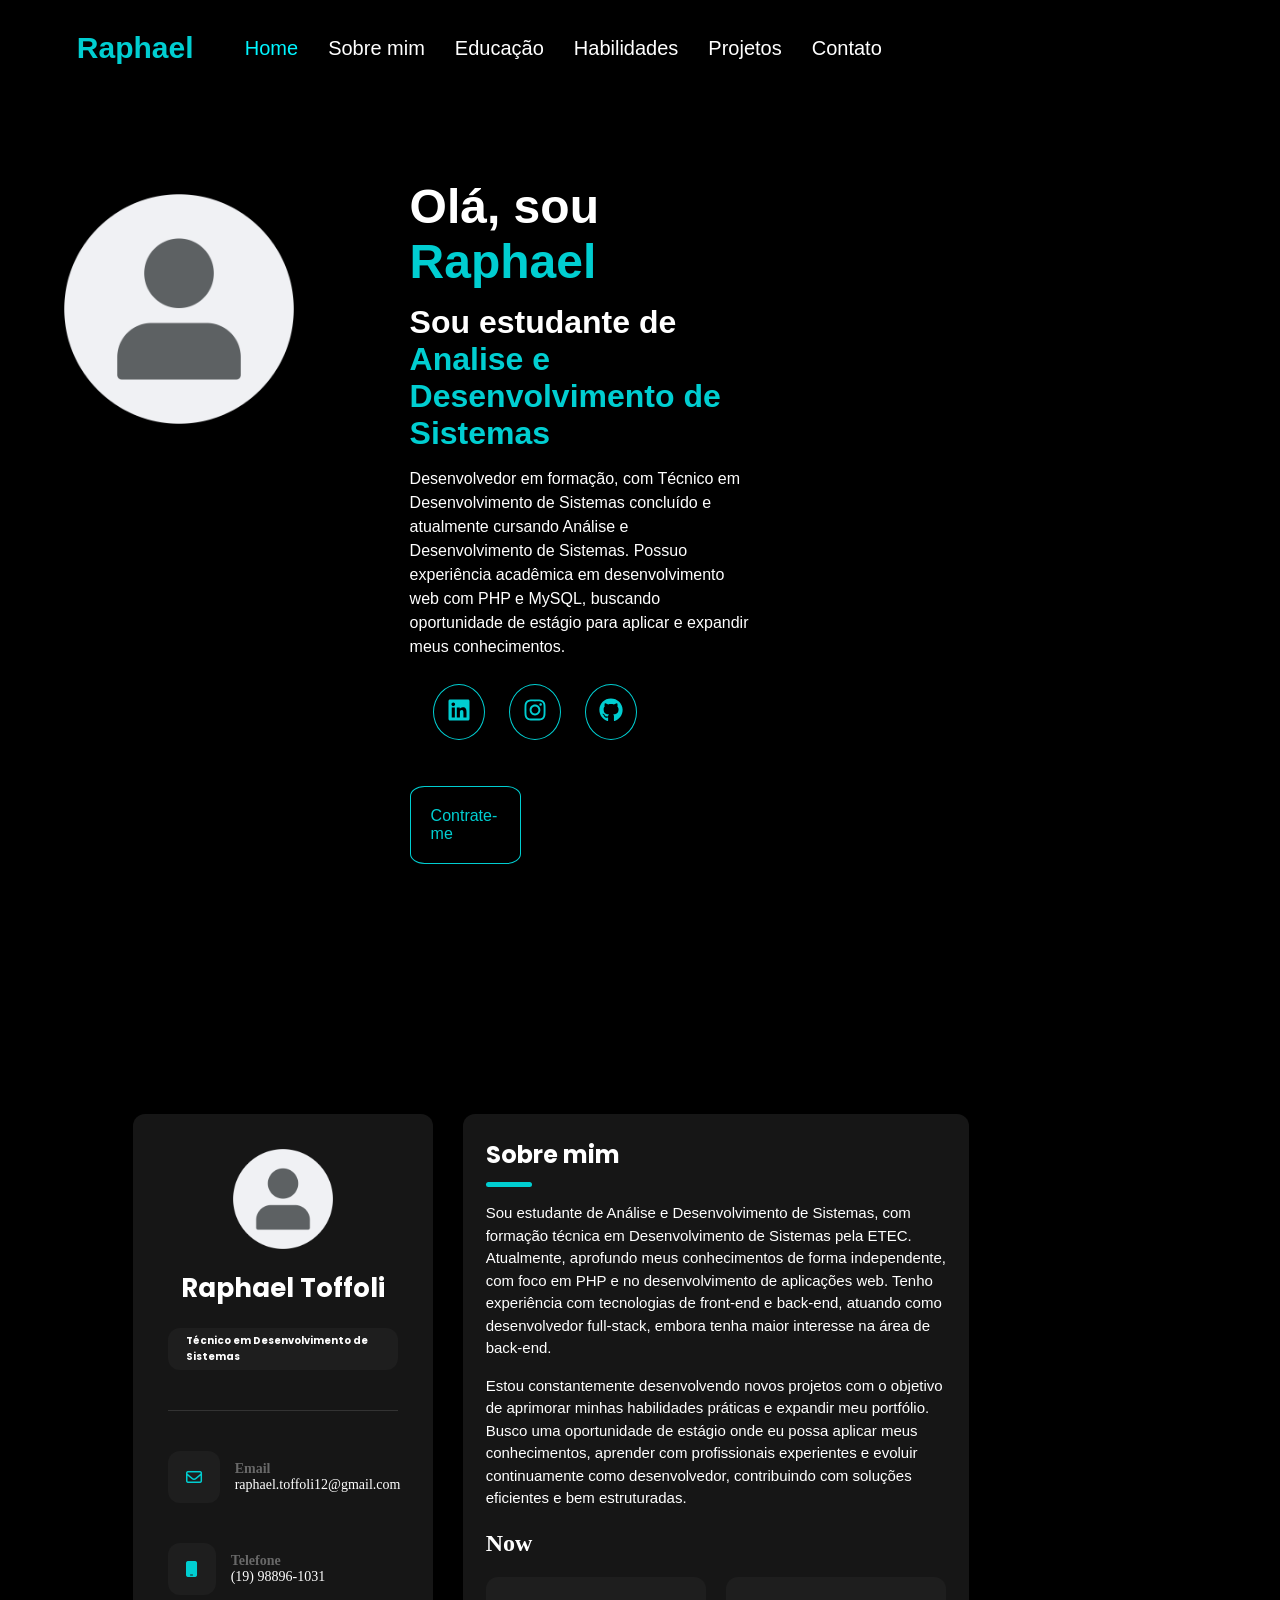
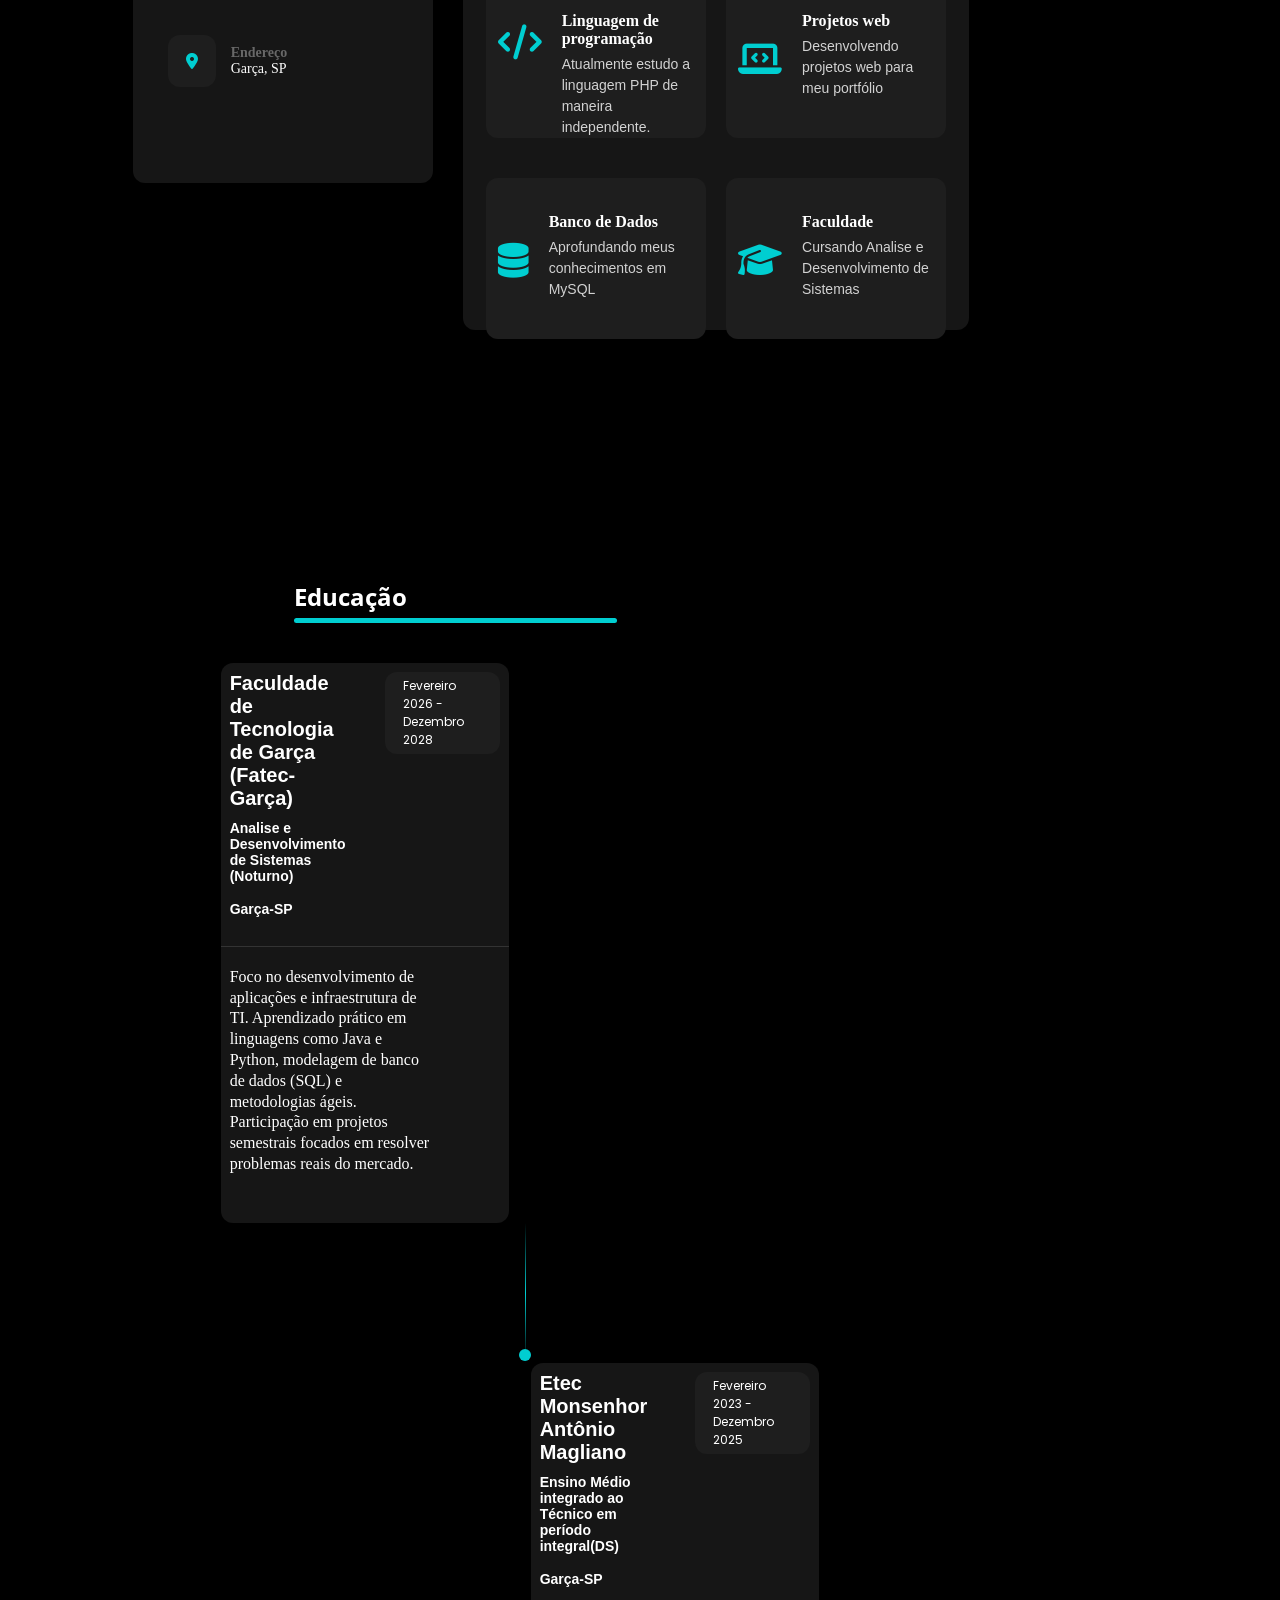
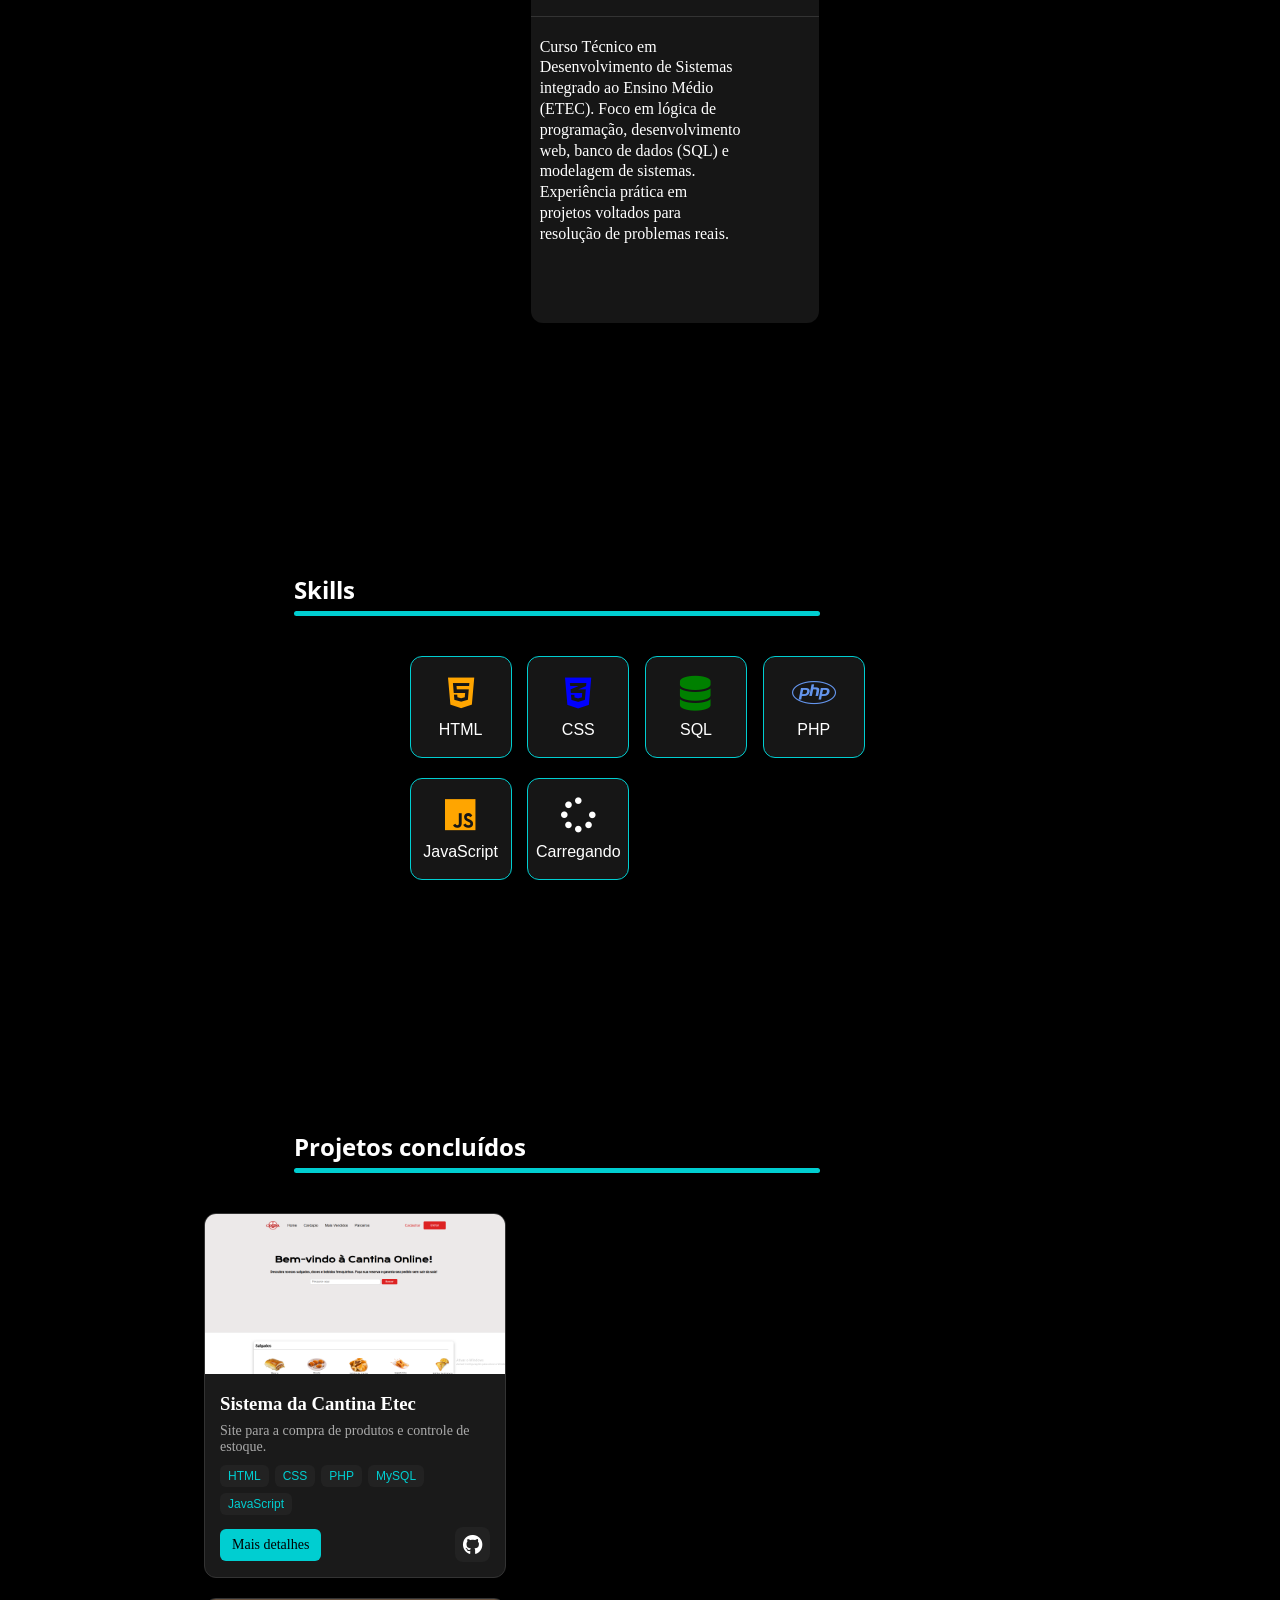
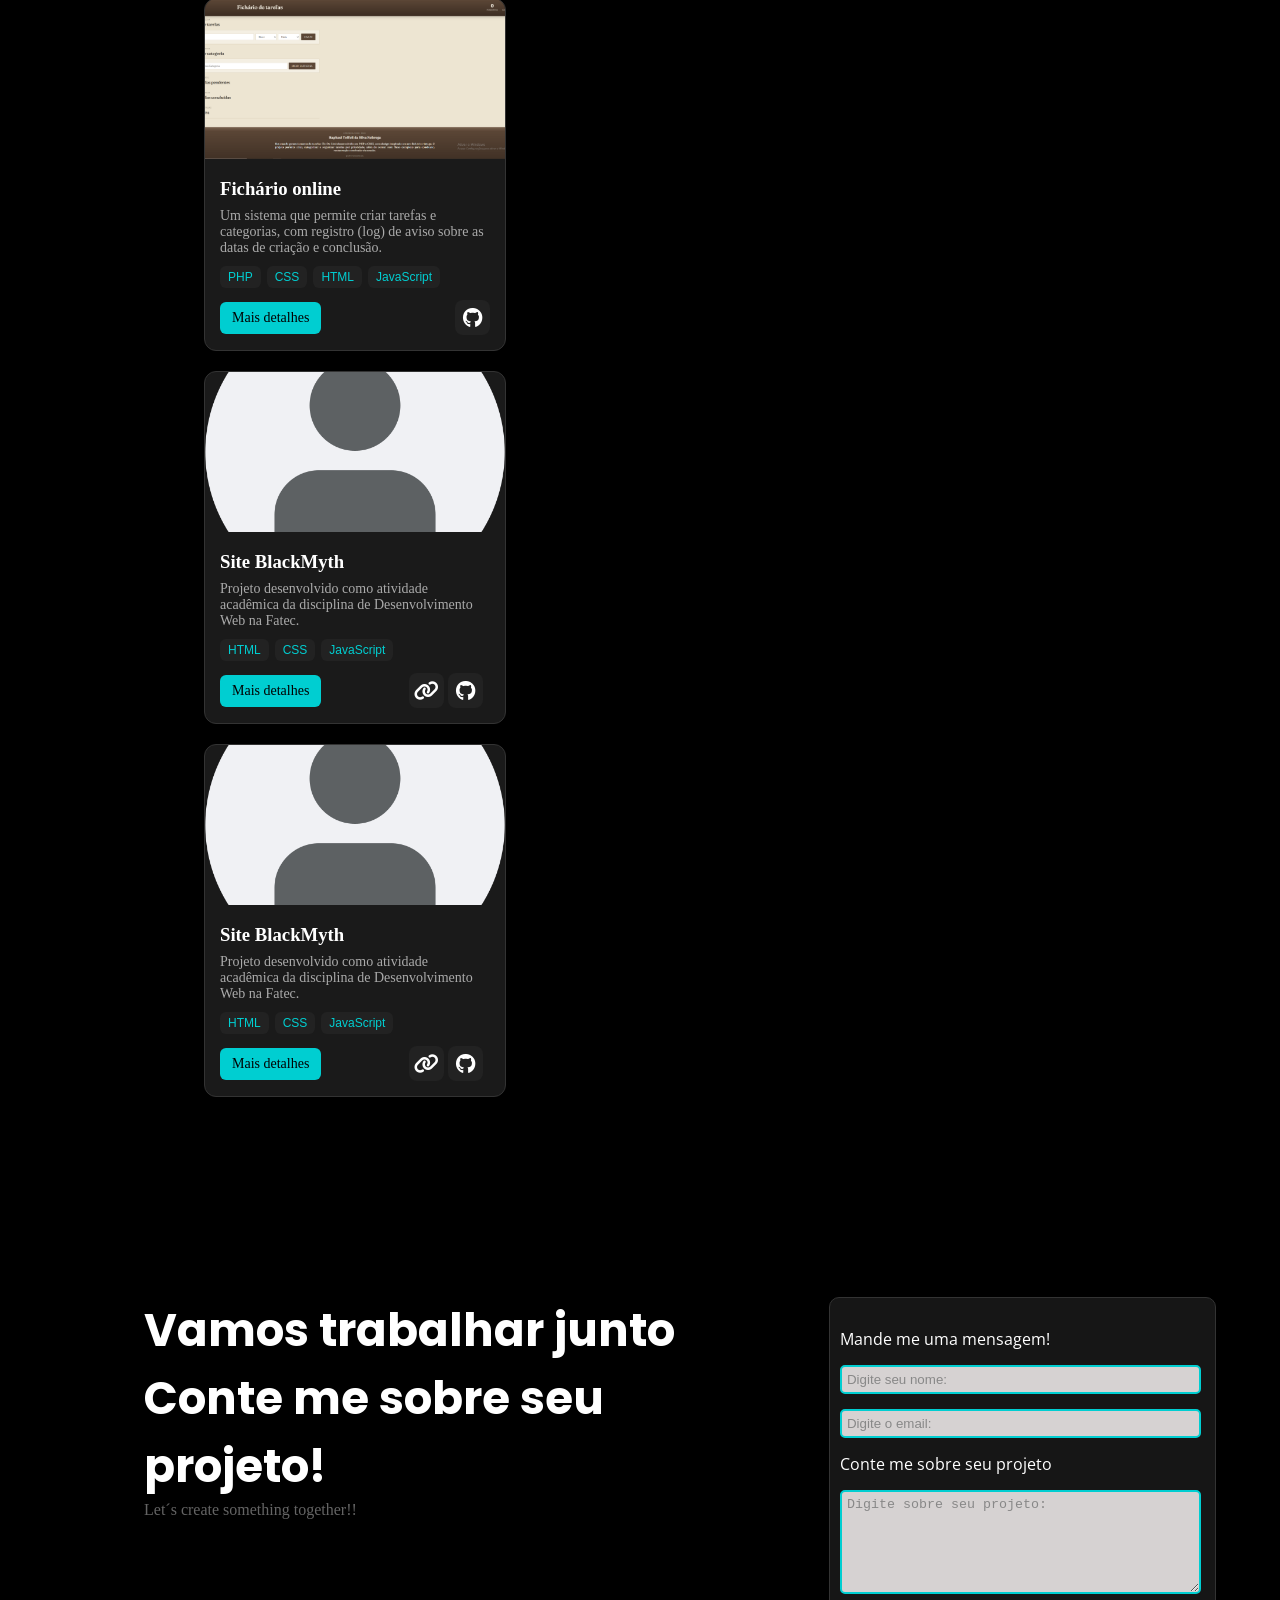
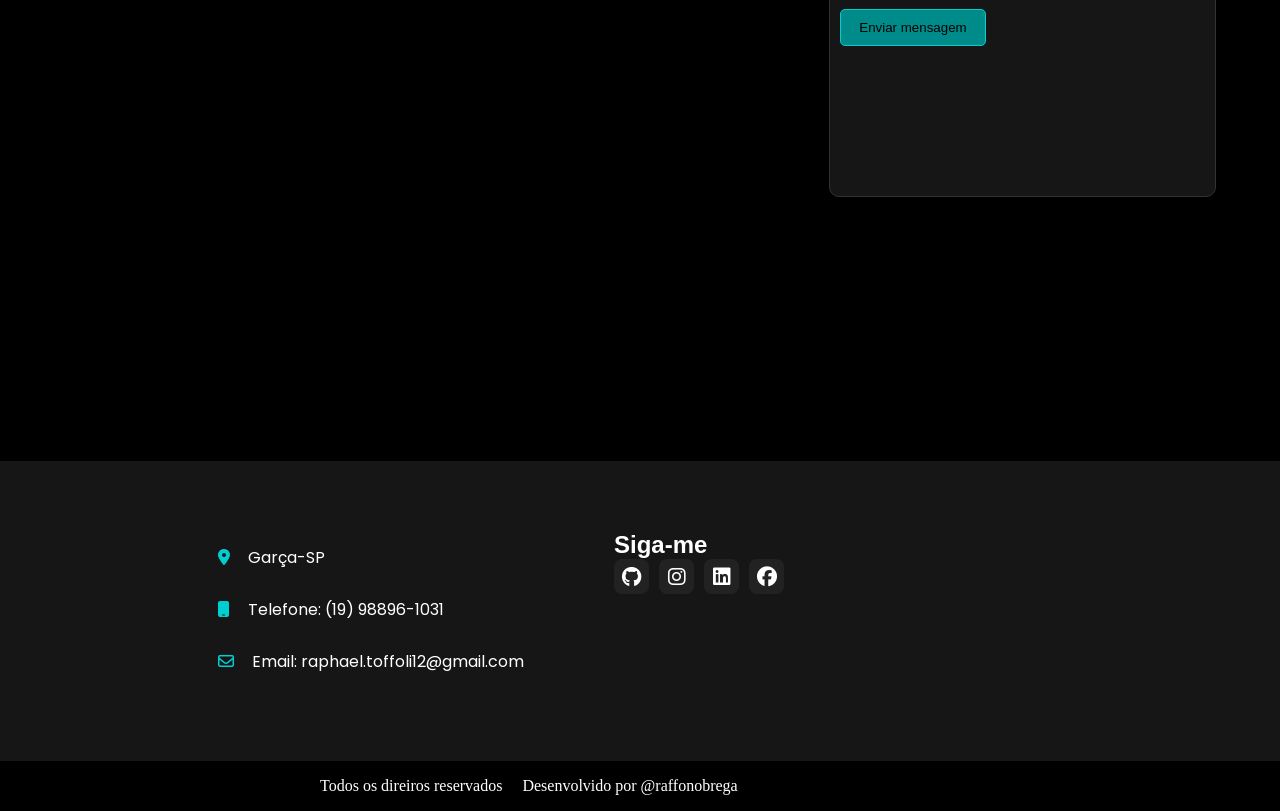
==== commit 3f3e0038: "Update index.html" ====
--- a/index.html
+++ b/index.html
@@ -304,6 +304,33 @@
                         </div>
                     </div>
                 </div>
+                <div class="principal__projects__cont__card projetc4" >
+                    <img src="/imagens/12225935.png" alt="Projeto">
+
+                    <div class="card__content" >
+                        <h3>Site BlackMyth</h3>
+                        <p>Projeto desenvolvido como atividade acadêmica da disciplina de Desenvolvimento Web na Fatec.</p>
+
+                        <div class="card__tags" >
+                            <span>HTML</span>
+                            <span>CSS</span>
+                            <span>JavaScript</span>
+                        </div>
+                        <div class="card__actions" >
+                            <a href="projeto3.html" target="_blank" class="card__btn" >Mais detalhes</a>
+
+                            <div class="espaco">
+                                <a href="https://raphaeltoffoli.github.io/Site-BlackMythWukong-Game/" target="_blank" class="github-btn">
+                                    <i class="fa-solid fa-link"></i>
+                                </a>
+                                <a href="https://github.com/RaphaelToffoli/Site-BlackMythWukong-Game" target="_blank" class="github-btn">
+                                    <i class="fa-brands fa-github"></i>
+                                </a>
+                            </div>
+                        </div>
+                    </div>
+                </div>
+            </div>
             </div>
         </section>
         
--- a/Style/projects.css
+++ b/Style/projects.css
@@ -36,9 +36,13 @@
 }
 .principal__projects__cont{
     display: flex;
-    width: 700px;
+    flex-wrap: wrap;
+    width: 1000px;
+    height:800px;
     margin-top: 20px;
+    flex-direction: row;
     justify-content: space-between;
+    row-gap: 5%;
     align-self: center;
 }
 .principal__projects__cont__card{
@@ -126,3 +130,8 @@
     background: var(--cor-destaque);
     color: black;
 }
+.espaco{
+    display: flex;
+    gap: 5%;
+    width: 30%;
+}
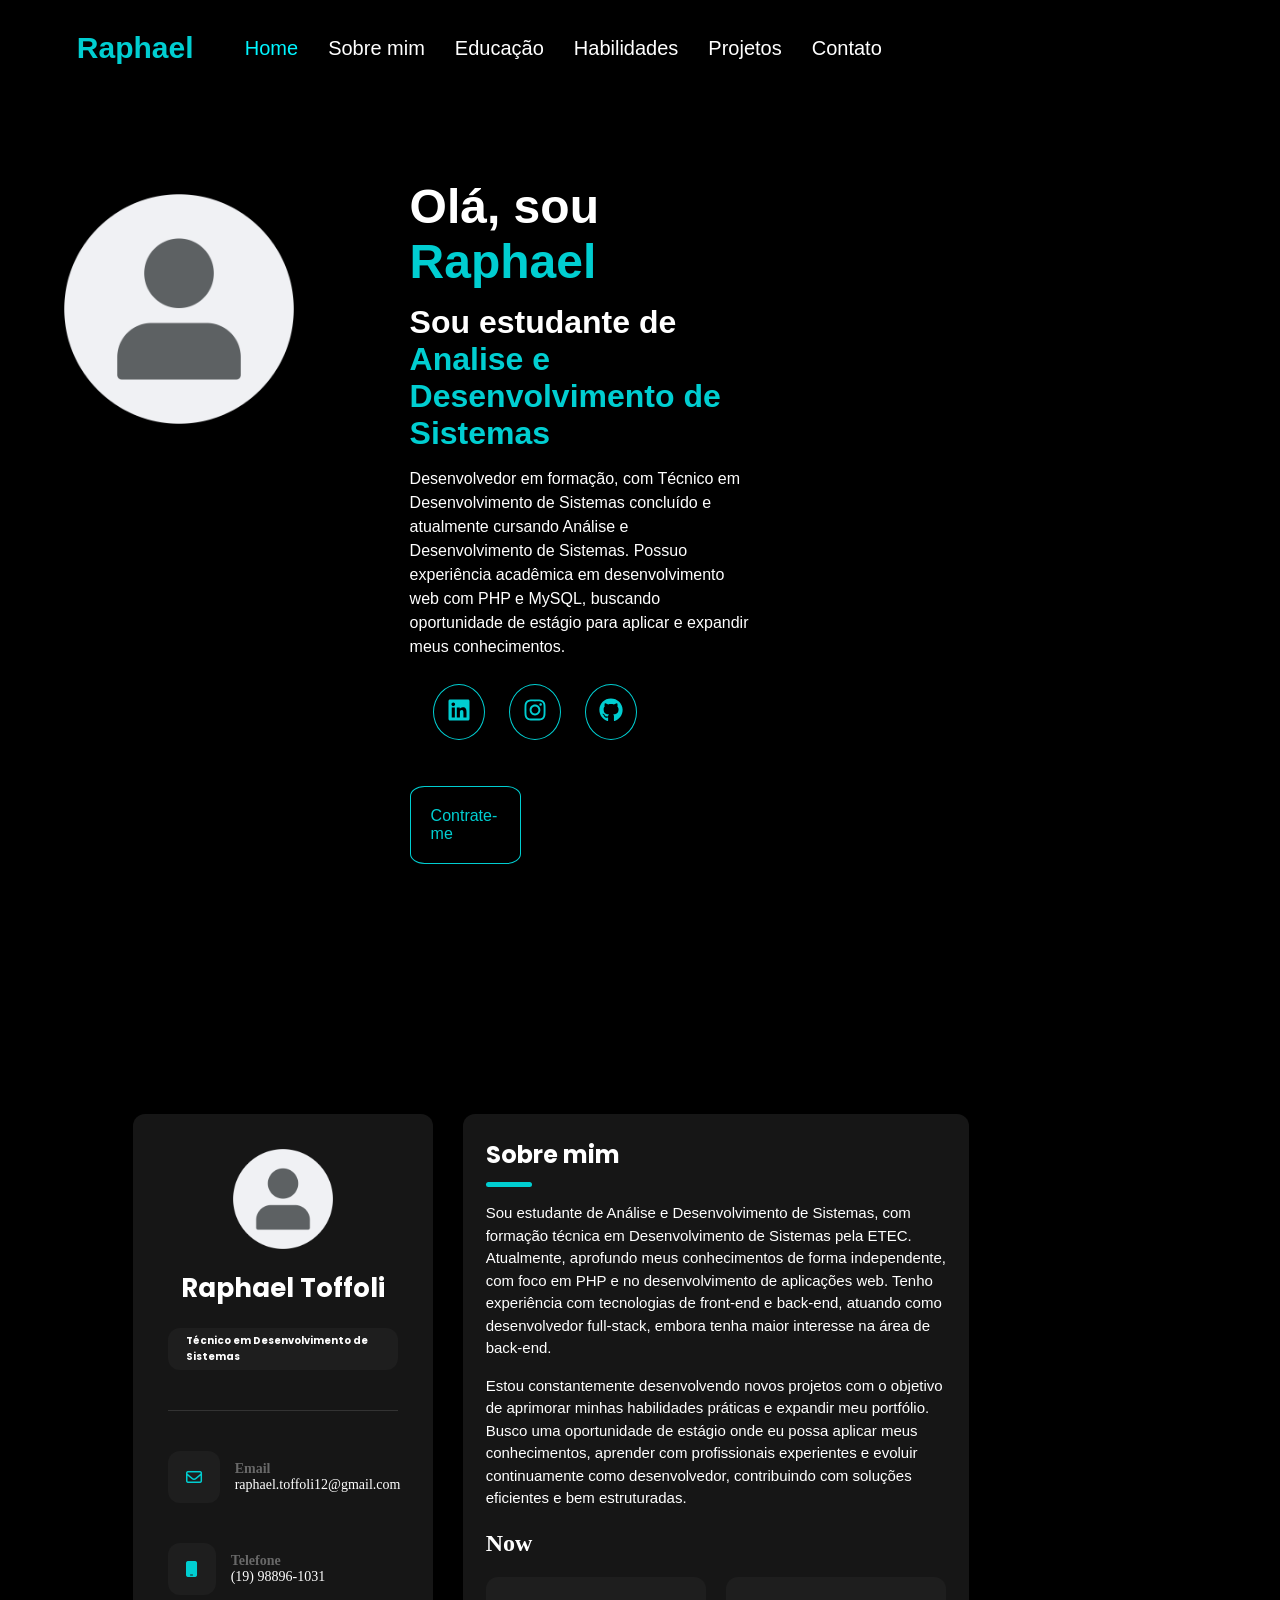
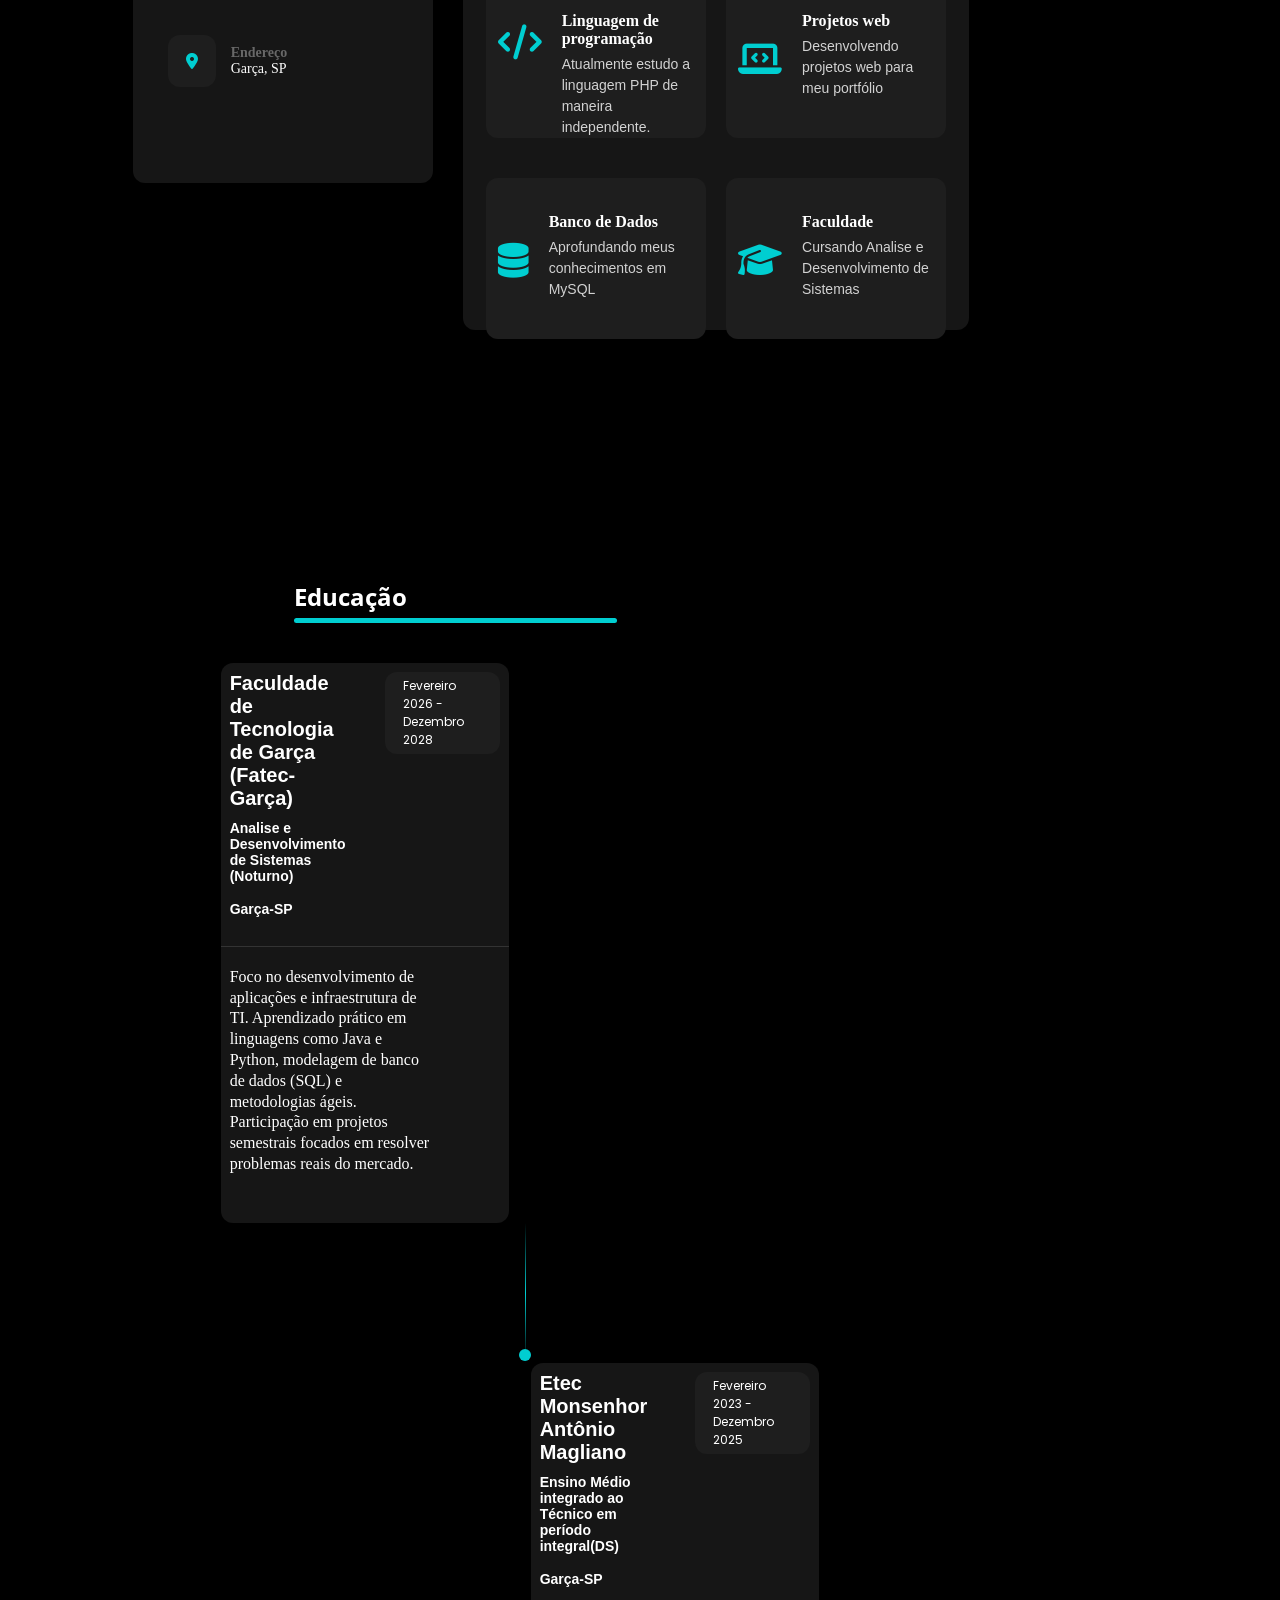
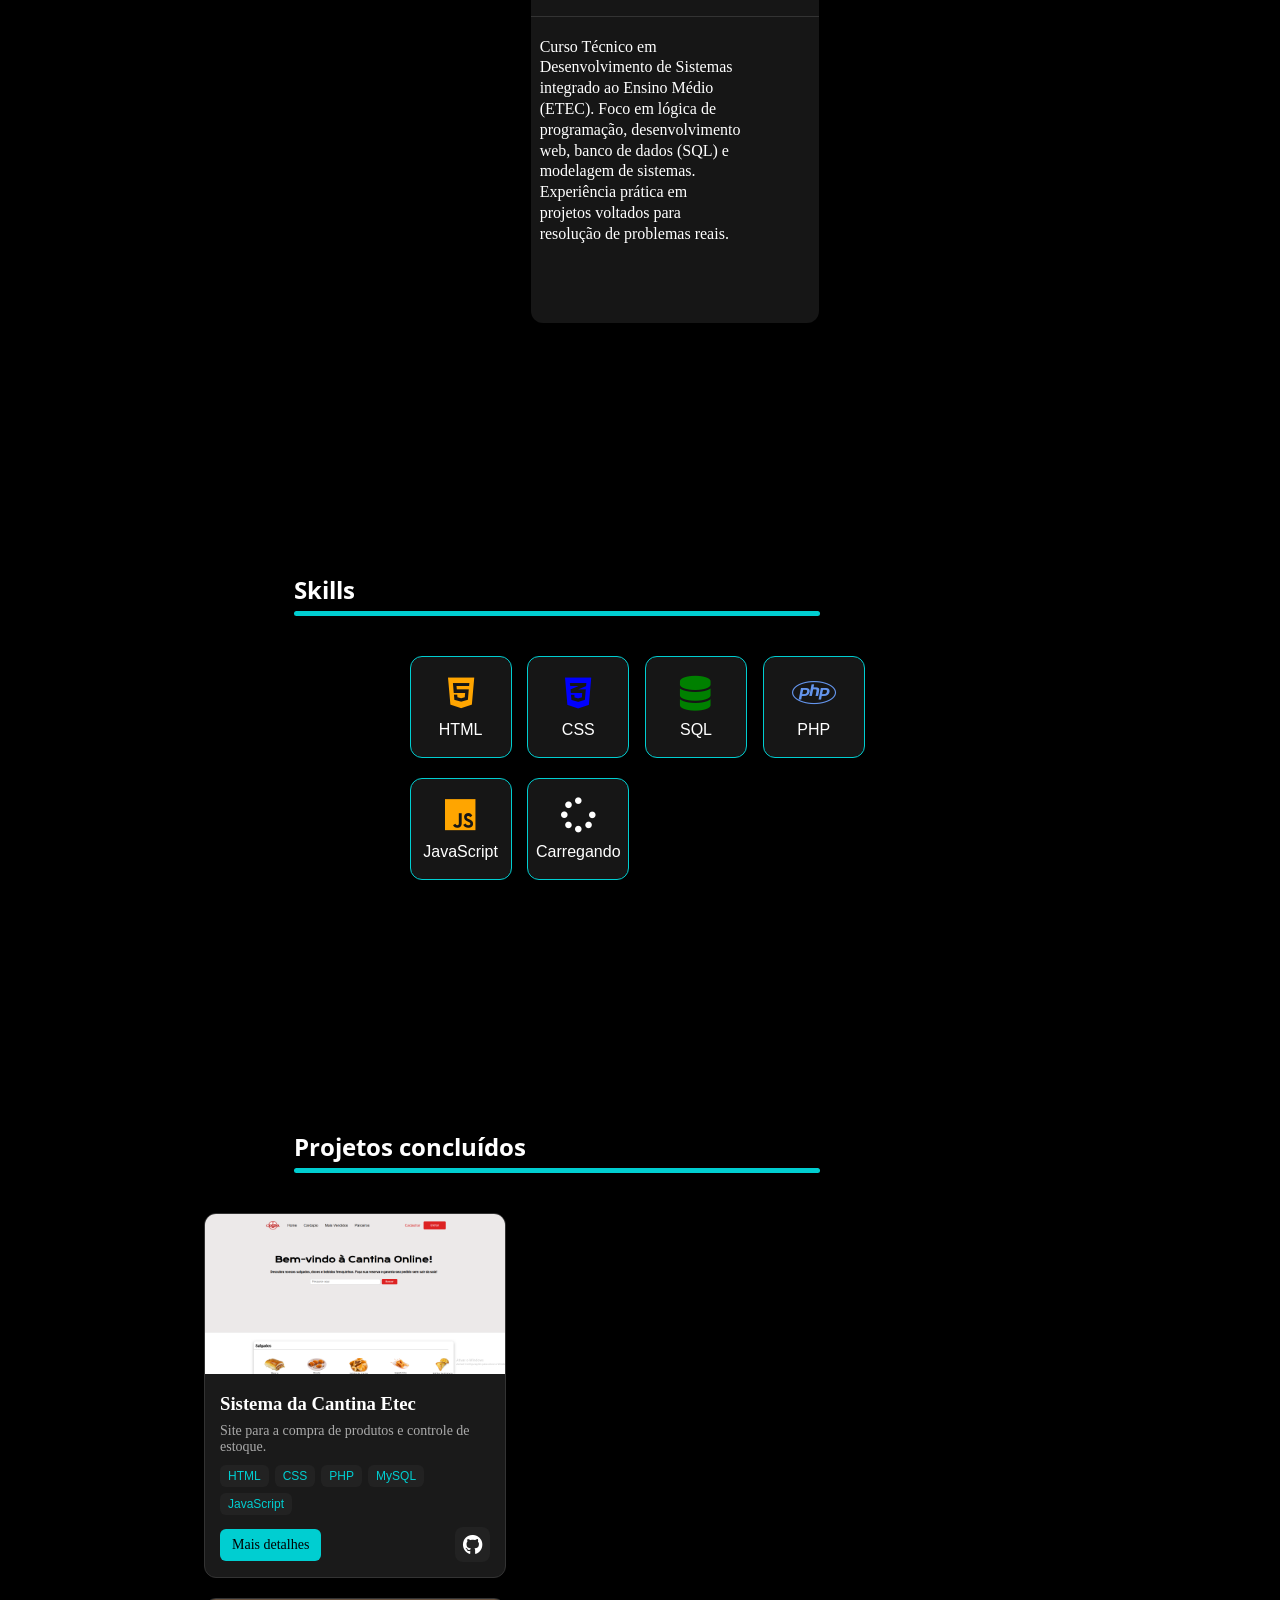
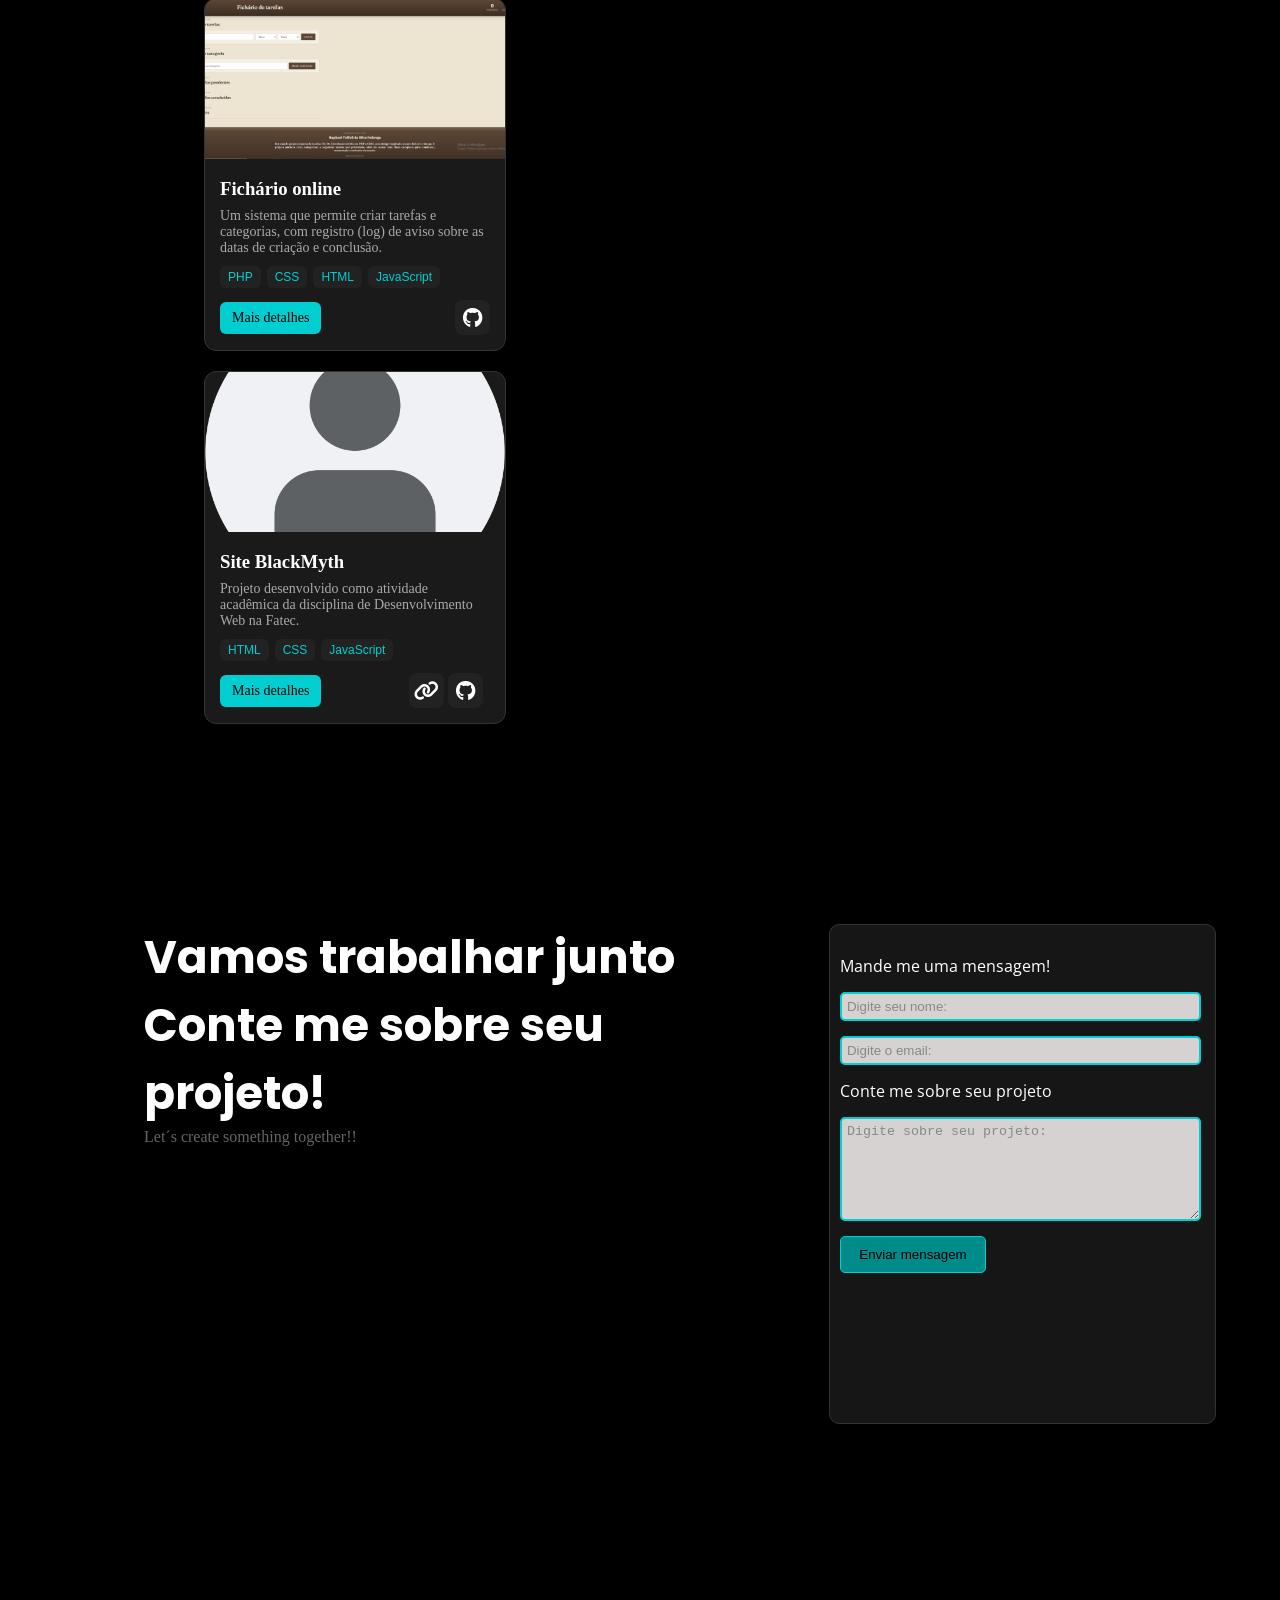
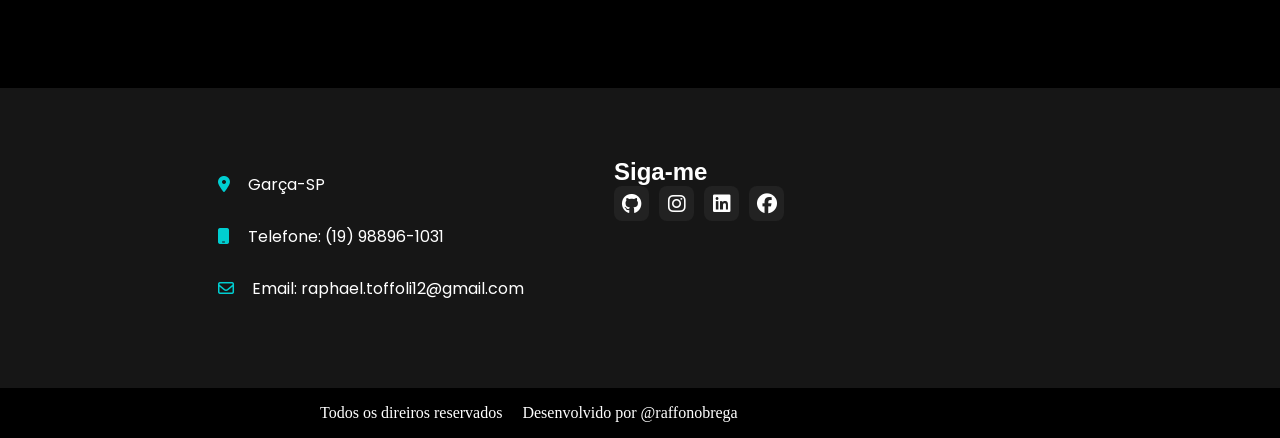
==== commit a36c728f: "Update index.html" ====
--- a/index.html
+++ b/index.html
@@ -83,7 +83,7 @@
                                     <strong>Endereço</strong>
                                     <p> Garça, SP</p>
                                 </div>
-                        </div>  
+                        </div> 
                     
 
             </div>
@@ -304,7 +304,7 @@
                         </div>
                     </div>
                 </div>
-                <div class="principal__projects__cont__card projetc4" >
+                <!-- <div class="principal__projects__cont__card projetc4" >
                     <img src="/imagens/12225935.png" alt="Projeto">
 
                     <div class="card__content" >
@@ -329,7 +329,7 @@
                             </div>
                         </div>
                     </div>
-                </div>
+                </div> -->
             </div>
             </div>
         </section>
--- a/Style/projects.css
+++ b/Style/projects.css
@@ -47,6 +47,7 @@
 }
 .principal__projects__cont__card{
     width: 300px;
+    height:50%;
     border-radius: 12px;
     overflow: hidden;
 
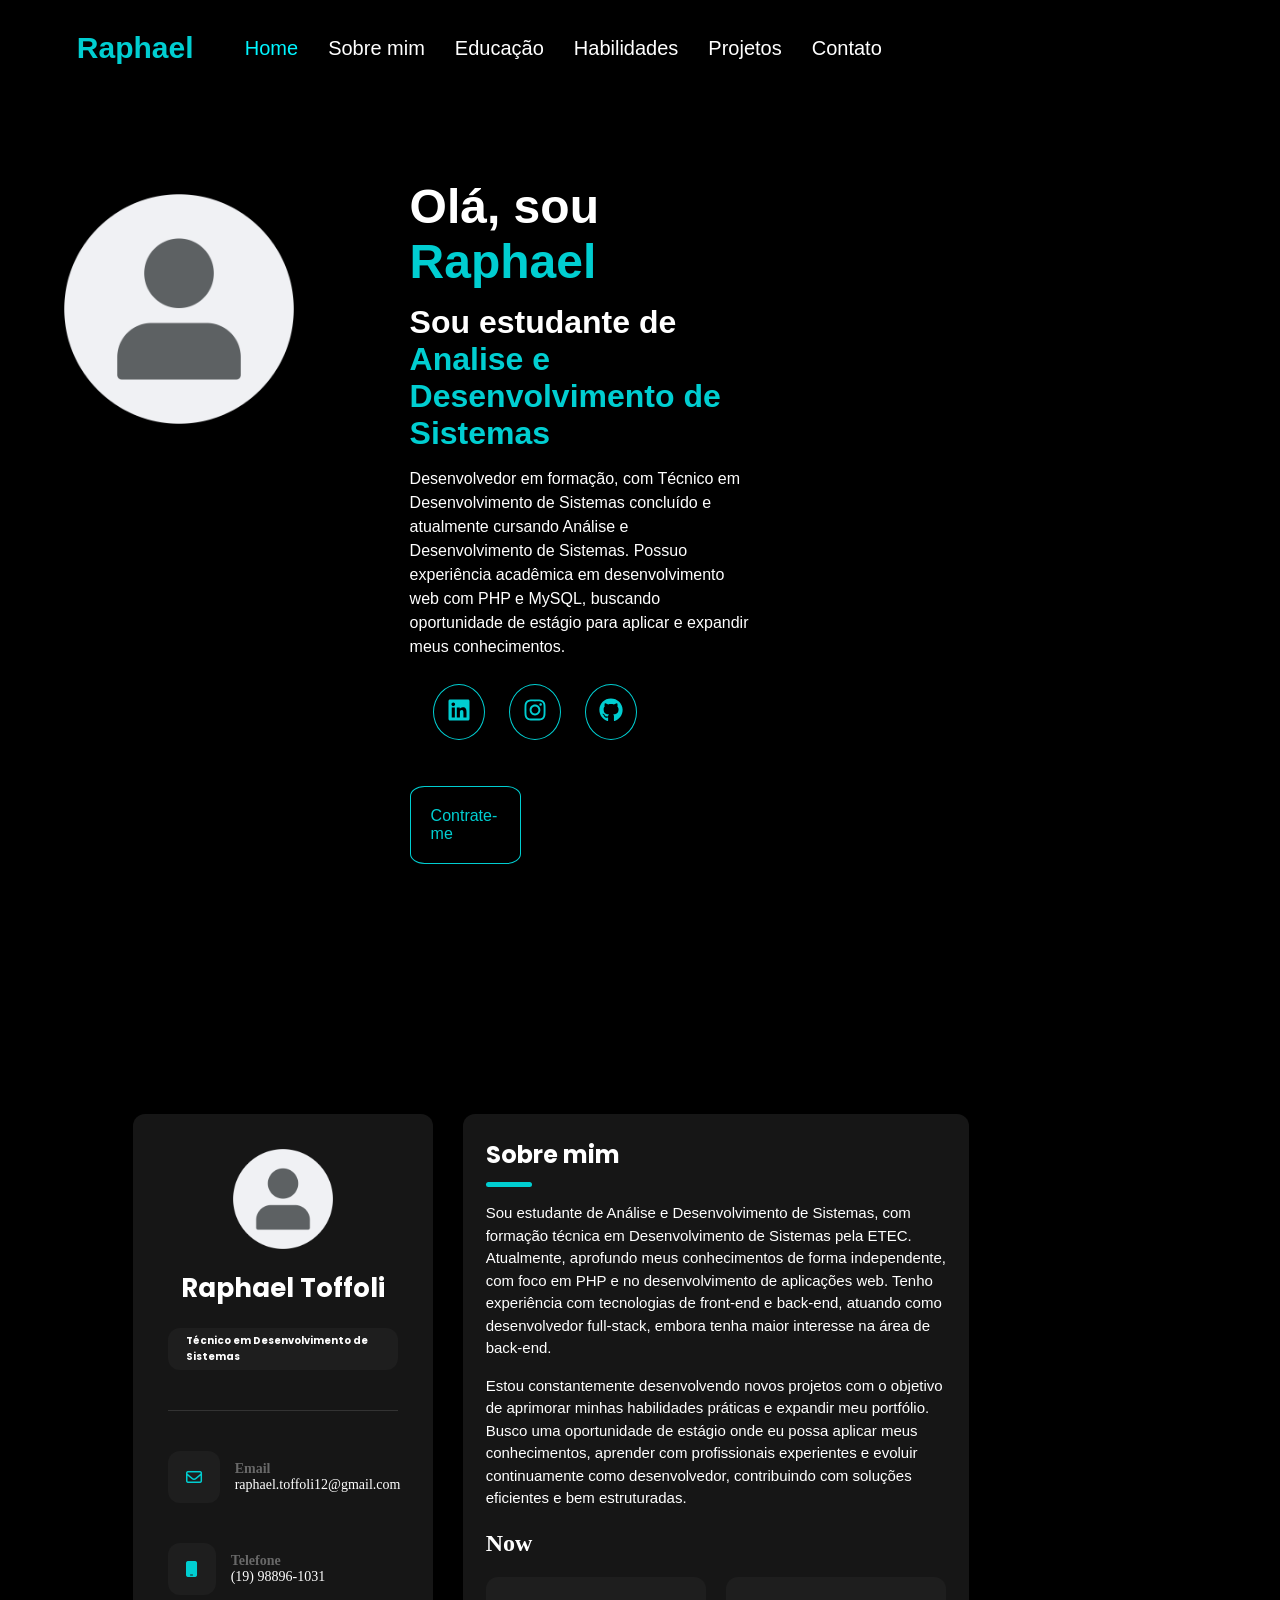
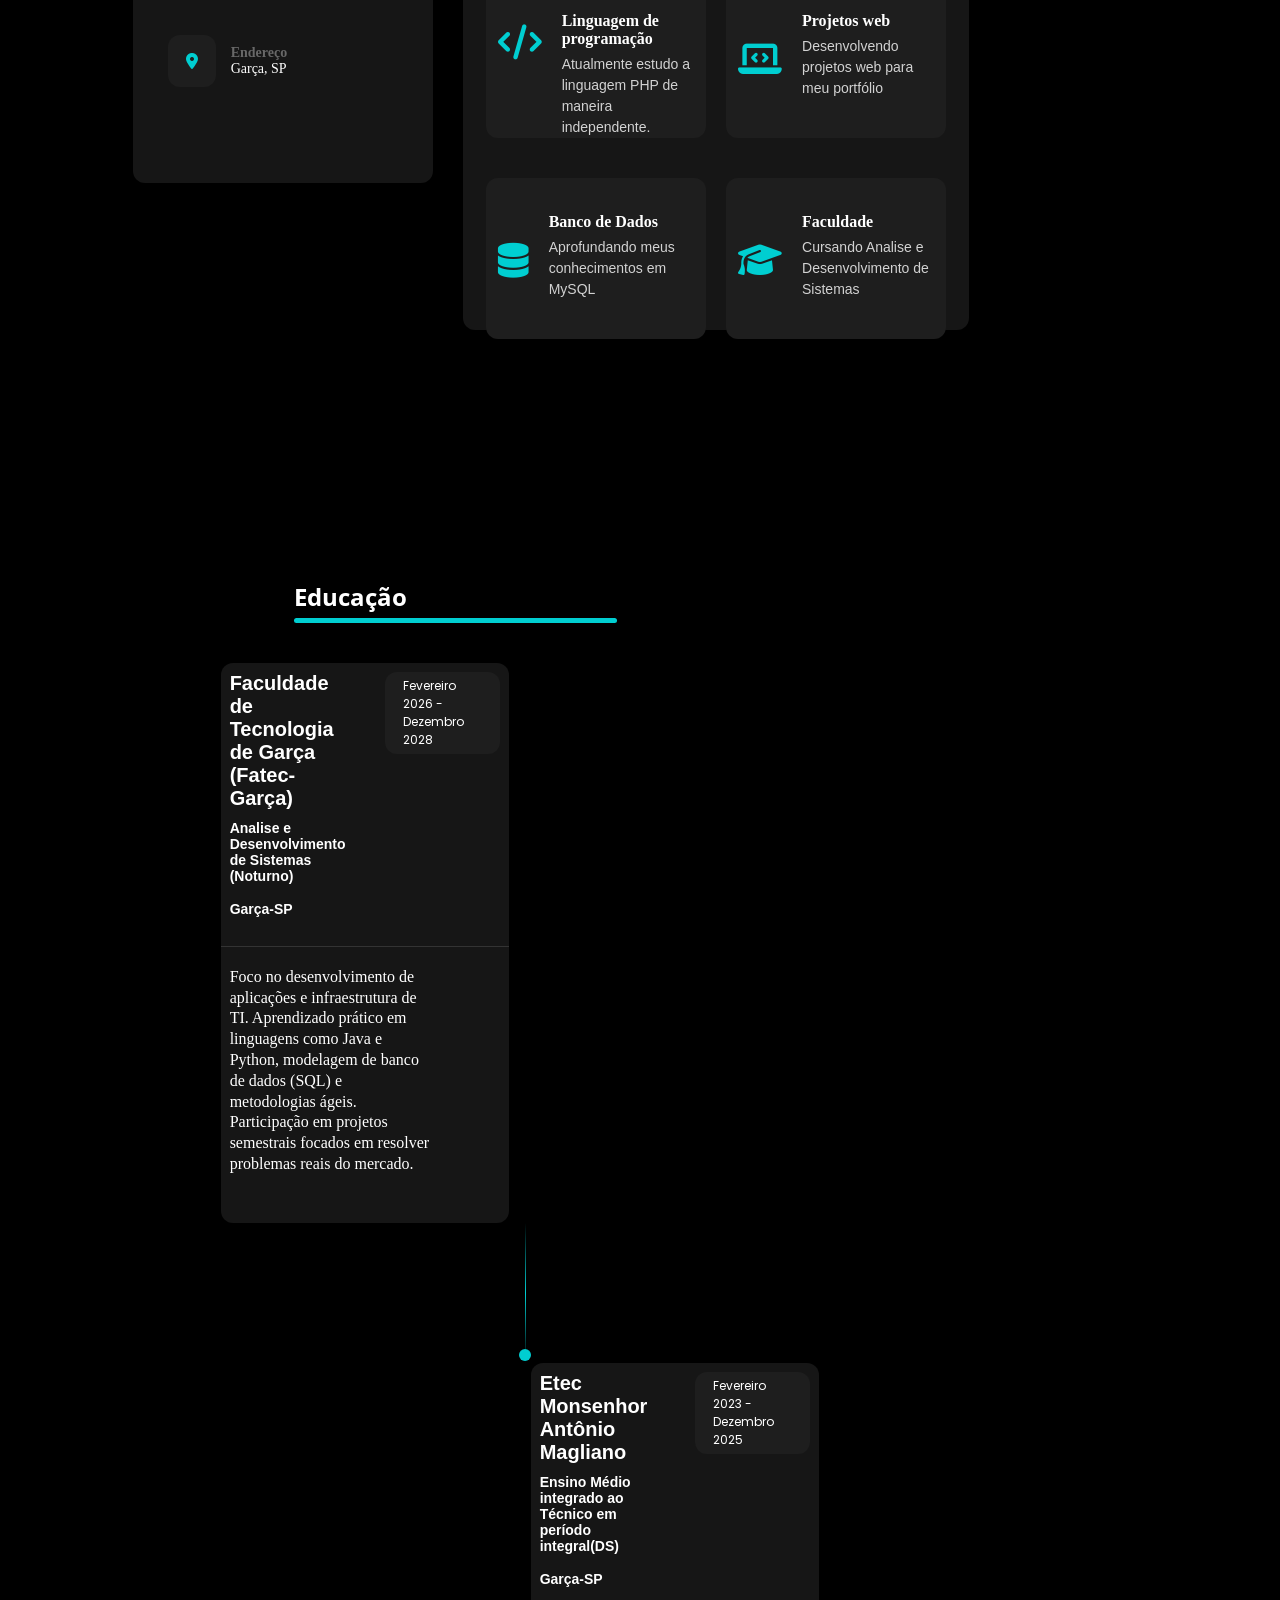
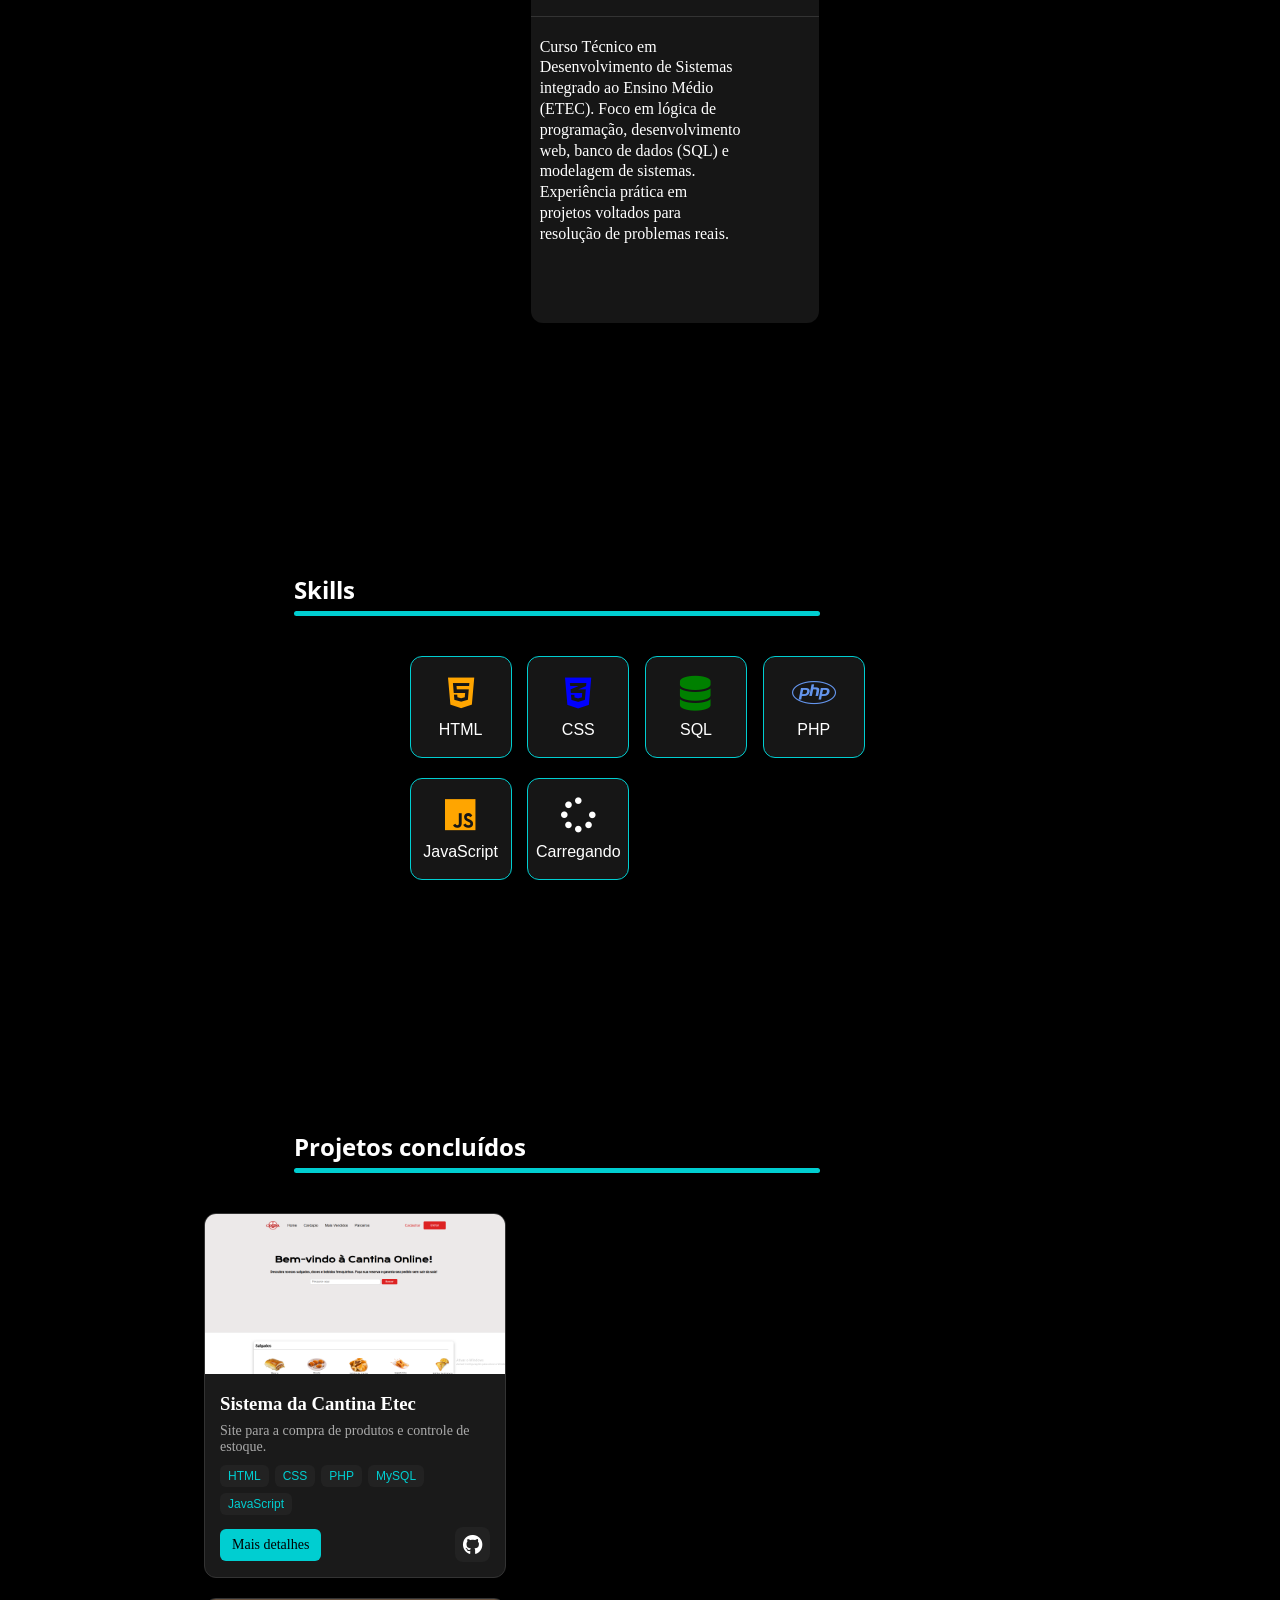
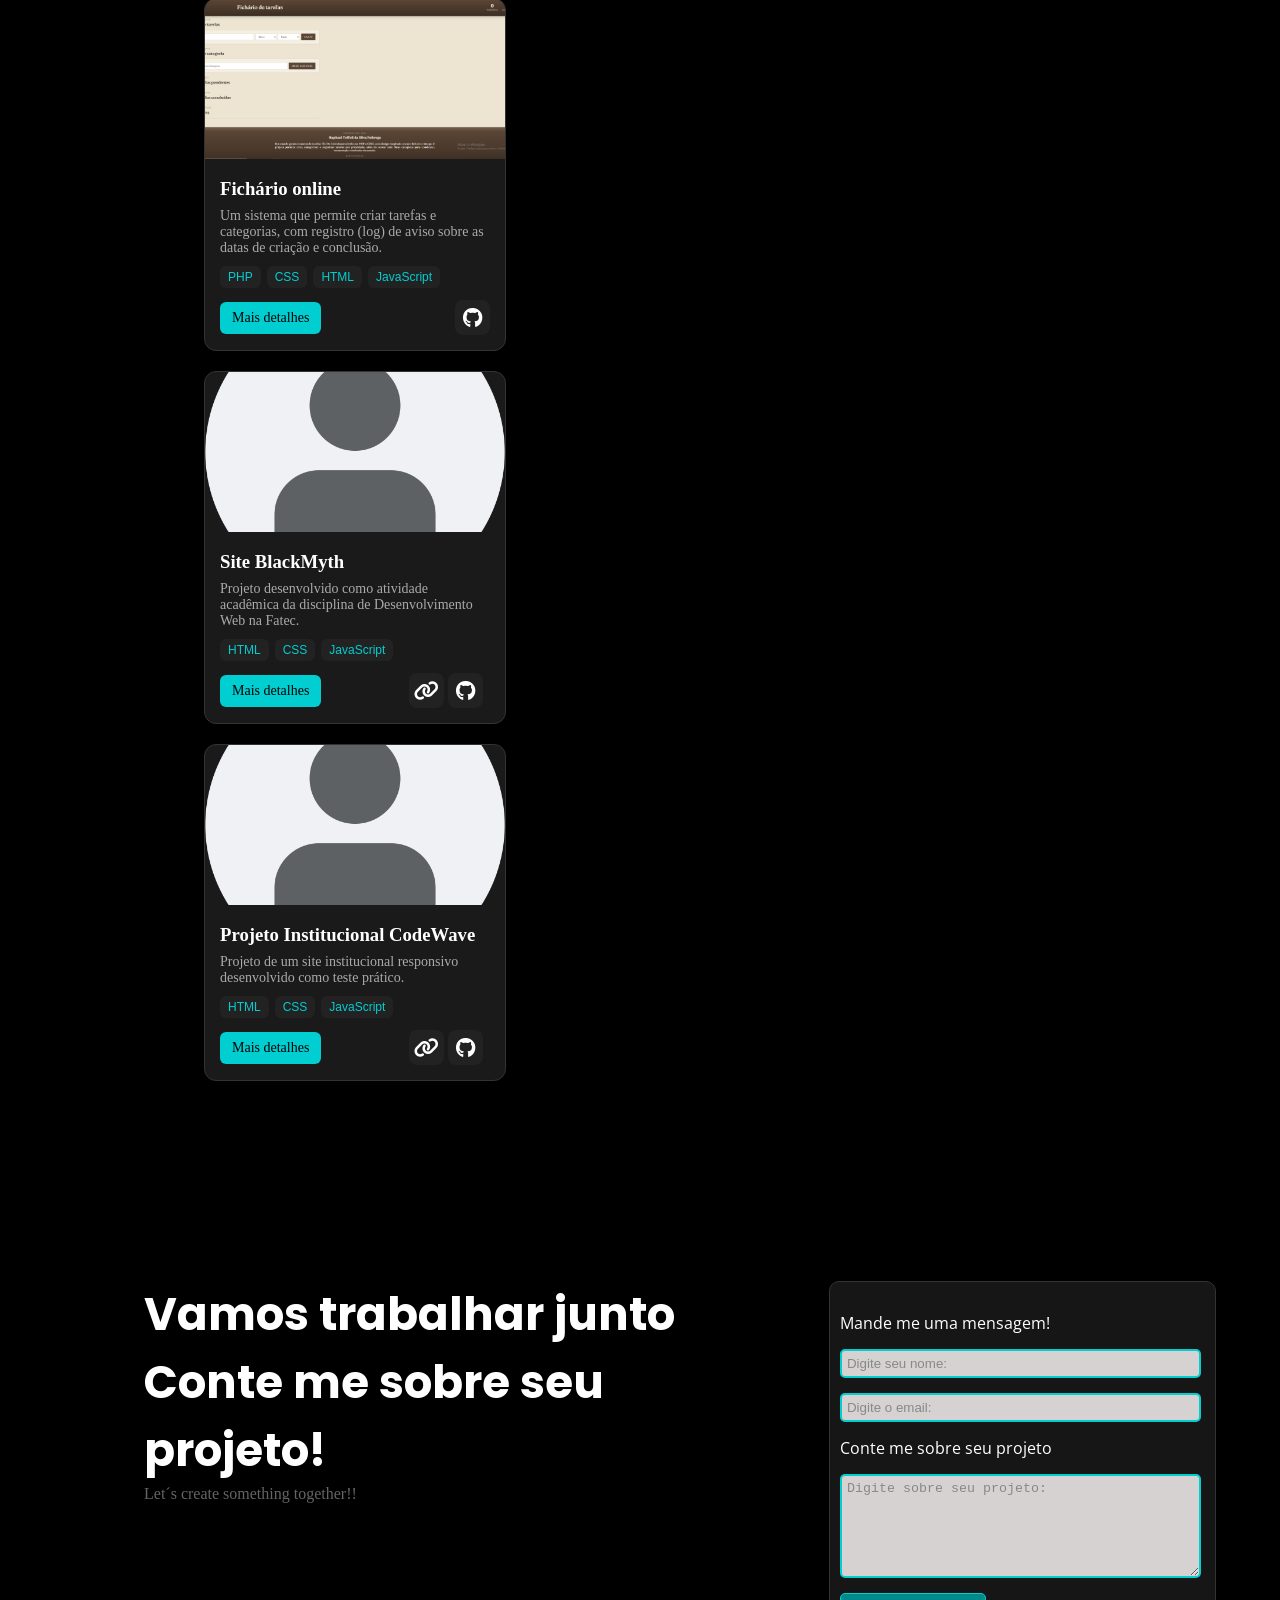
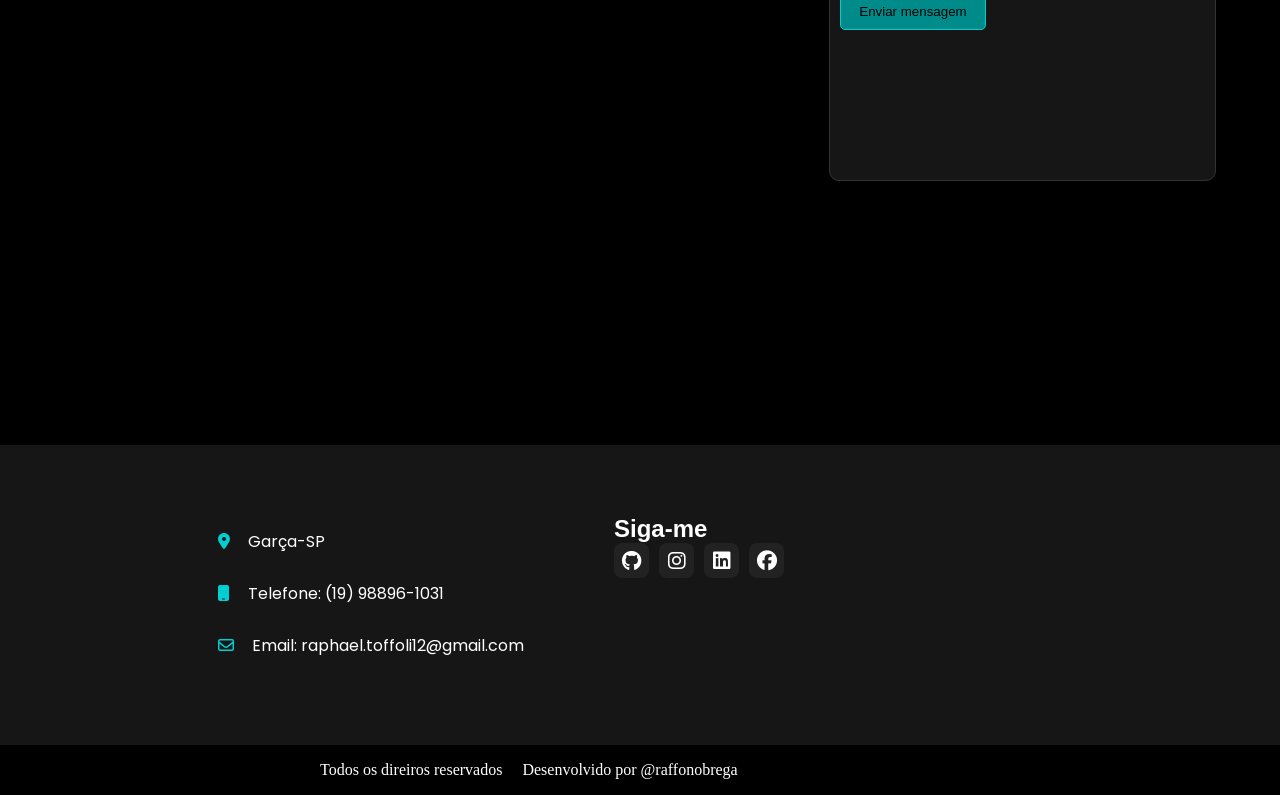
==== commit d269e575: "Update index.html" ====
--- a/index.html
+++ b/index.html
@@ -304,12 +304,12 @@
                         </div>
                     </div>
                 </div>
-                <!-- <div class="principal__projects__cont__card projetc4" >
+                <div class="principal__projects__cont__card projetc4" >
                     <img src="/imagens/12225935.png" alt="Projeto">
 
                     <div class="card__content" >
-                        <h3>Site BlackMyth</h3>
-                        <p>Projeto desenvolvido como atividade acadêmica da disciplina de Desenvolvimento Web na Fatec.</p>
+                        <h3>Projeto Institucional CodeWave</h3>
+                        <p>Projeto de um site institucional responsivo desenvolvido como teste prático.</p>
 
                         <div class="card__tags" >
                             <span>HTML</span>
@@ -320,16 +320,16 @@
                             <a href="projeto3.html" target="_blank" class="card__btn" >Mais detalhes</a>
 
                             <div class="espaco">
-                                <a href="https://raphaeltoffoli.github.io/Site-BlackMythWukong-Game/" target="_blank" class="github-btn">
+                                <a href="https://raphaeltoffoli.github.io/site-institucional-codewave/" target="_blank" class="github-btn">
                                     <i class="fa-solid fa-link"></i>
                                 </a>
-                                <a href="https://github.com/RaphaelToffoli/Site-BlackMythWukong-Game" target="_blank" class="github-btn">
+                                <a href="https://github.com/RaphaelToffoli/site-institucional-codewave" target="_blank" class="github-btn">
                                     <i class="fa-brands fa-github"></i>
                                 </a>
                             </div>
                         </div>
                     </div>
-                </div> -->
+                </div>
             </div>
             </div>
         </section>
--- a/Style/projects.css
+++ b/Style/projects.css
@@ -7,7 +7,7 @@
     --cor-destaque:#00CED1;
     --cor-fundo-botton:#008B8B;
     --cor-logo:#00CED1;
-    --cor-fundo-inf:#161616;
+    --cor-fundo-inf:#161616; 
 
     --fonte-logo:"Open Sans";
     --fonte-link-menu:"Arial";
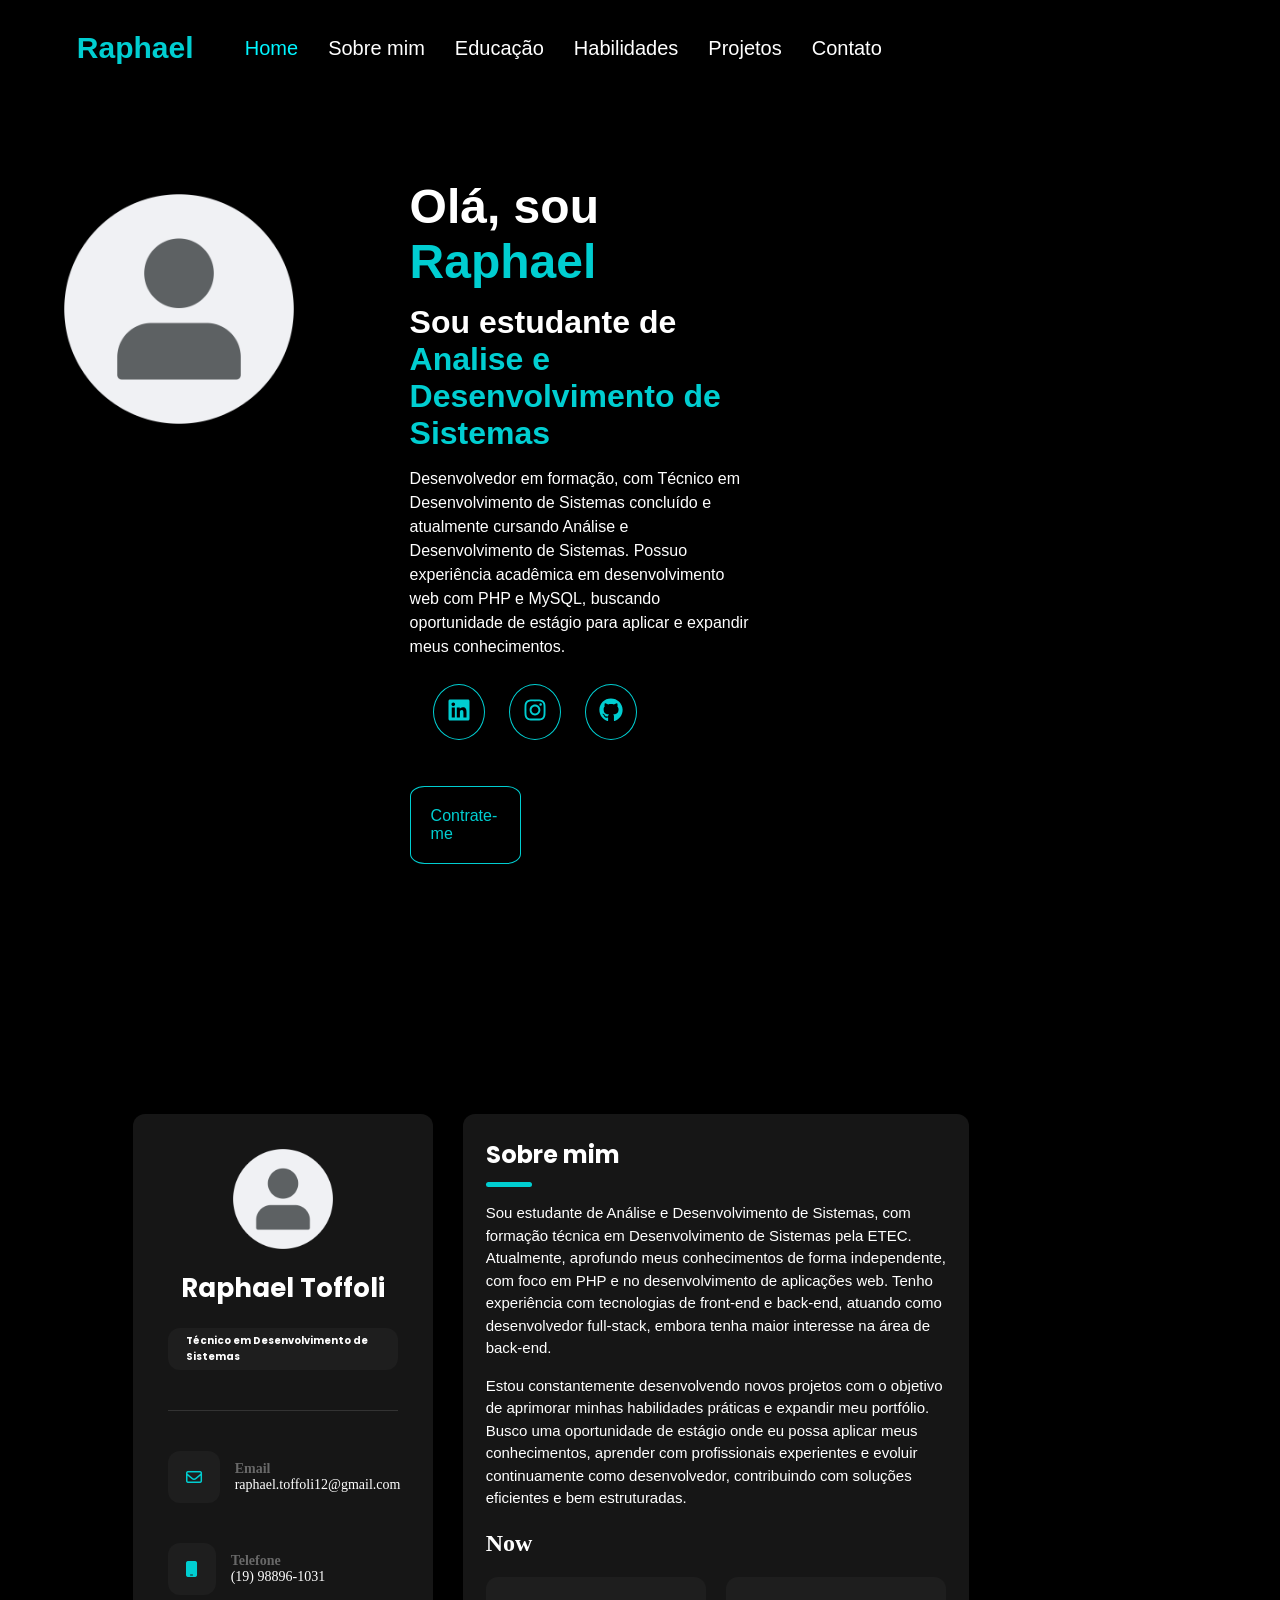
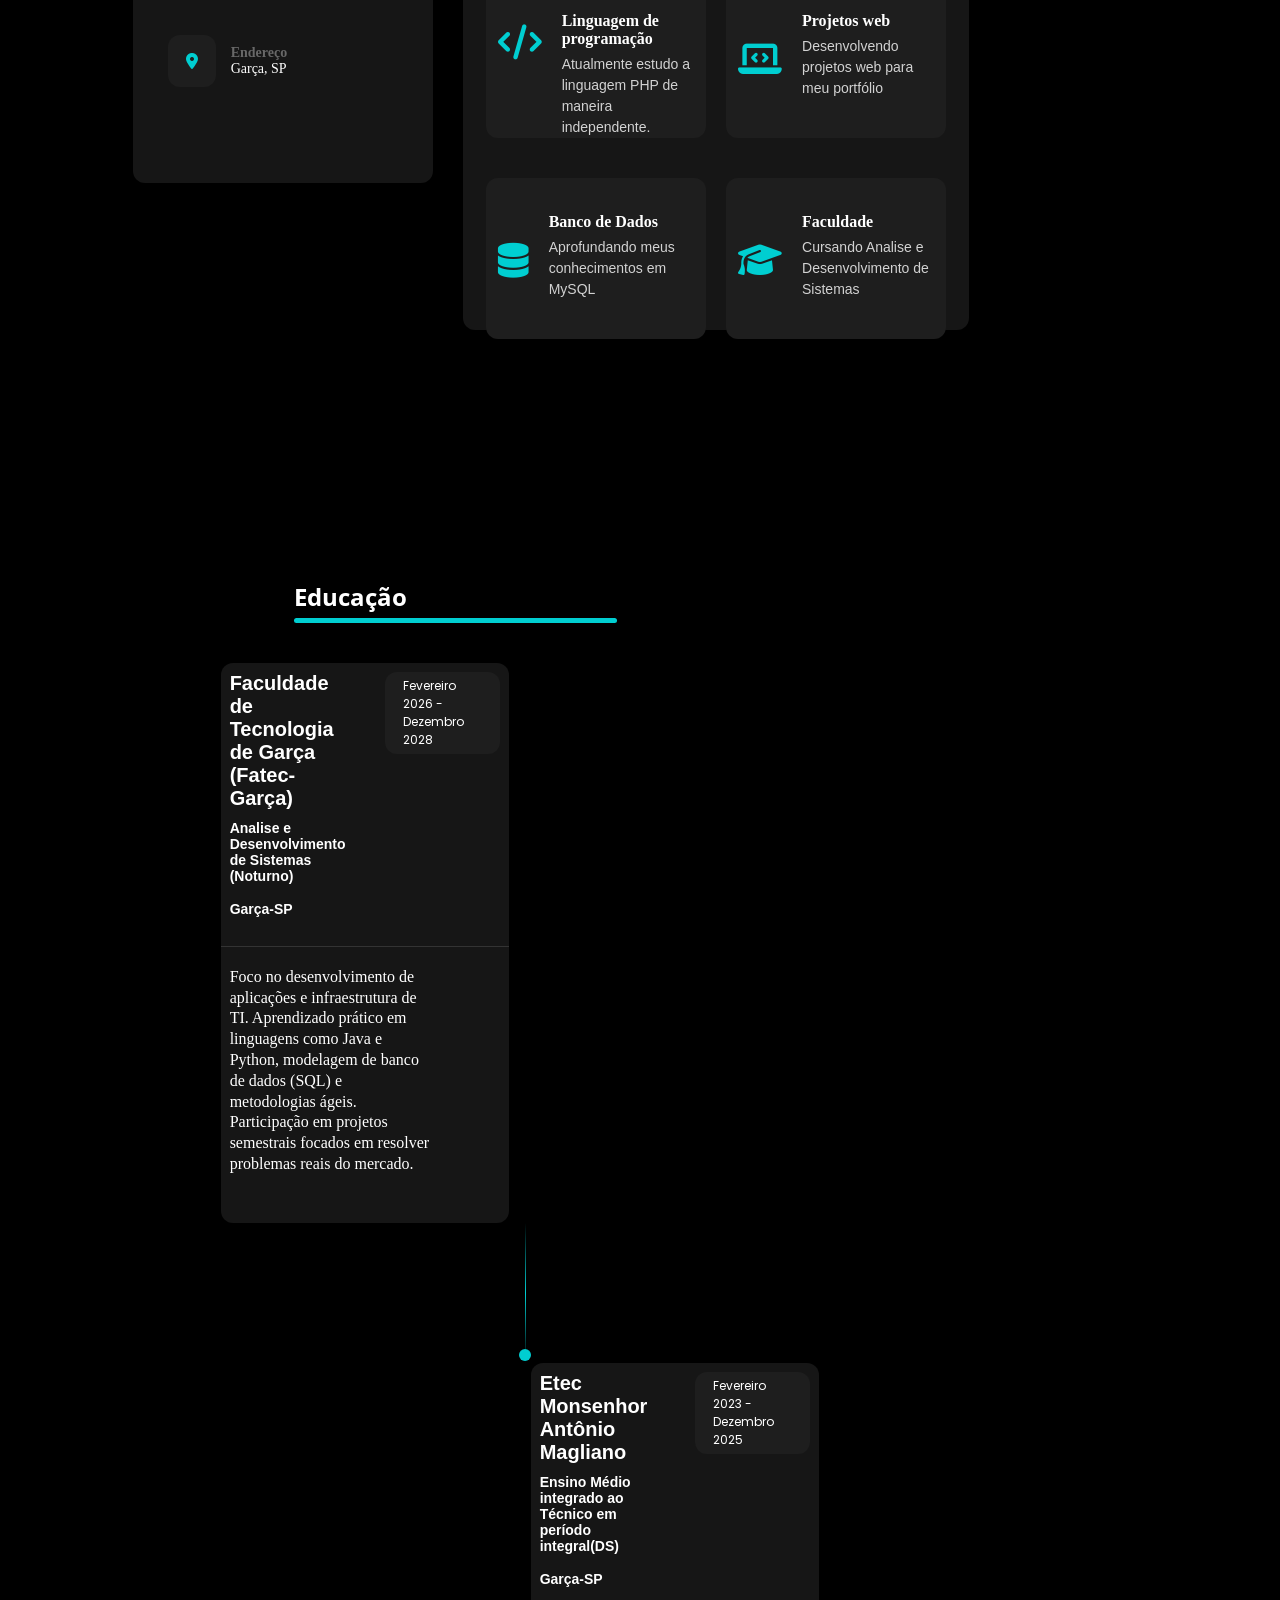
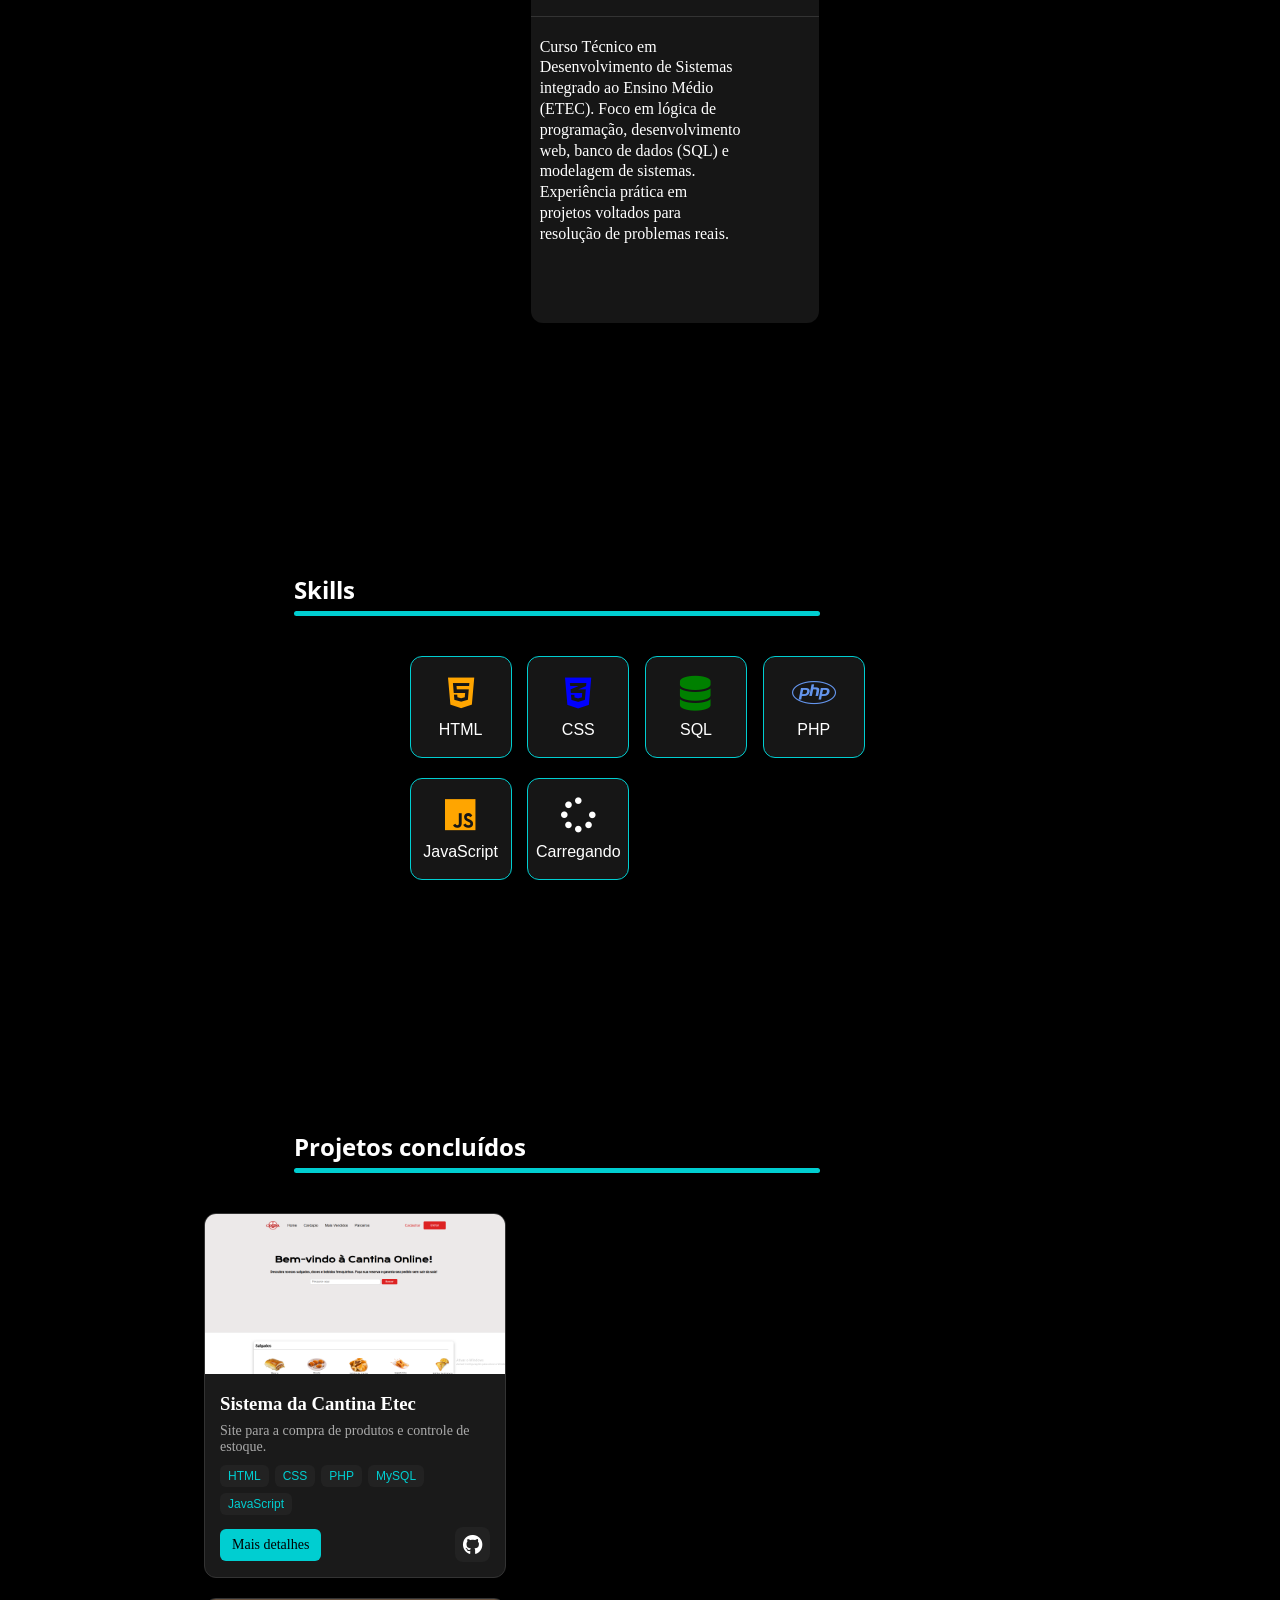
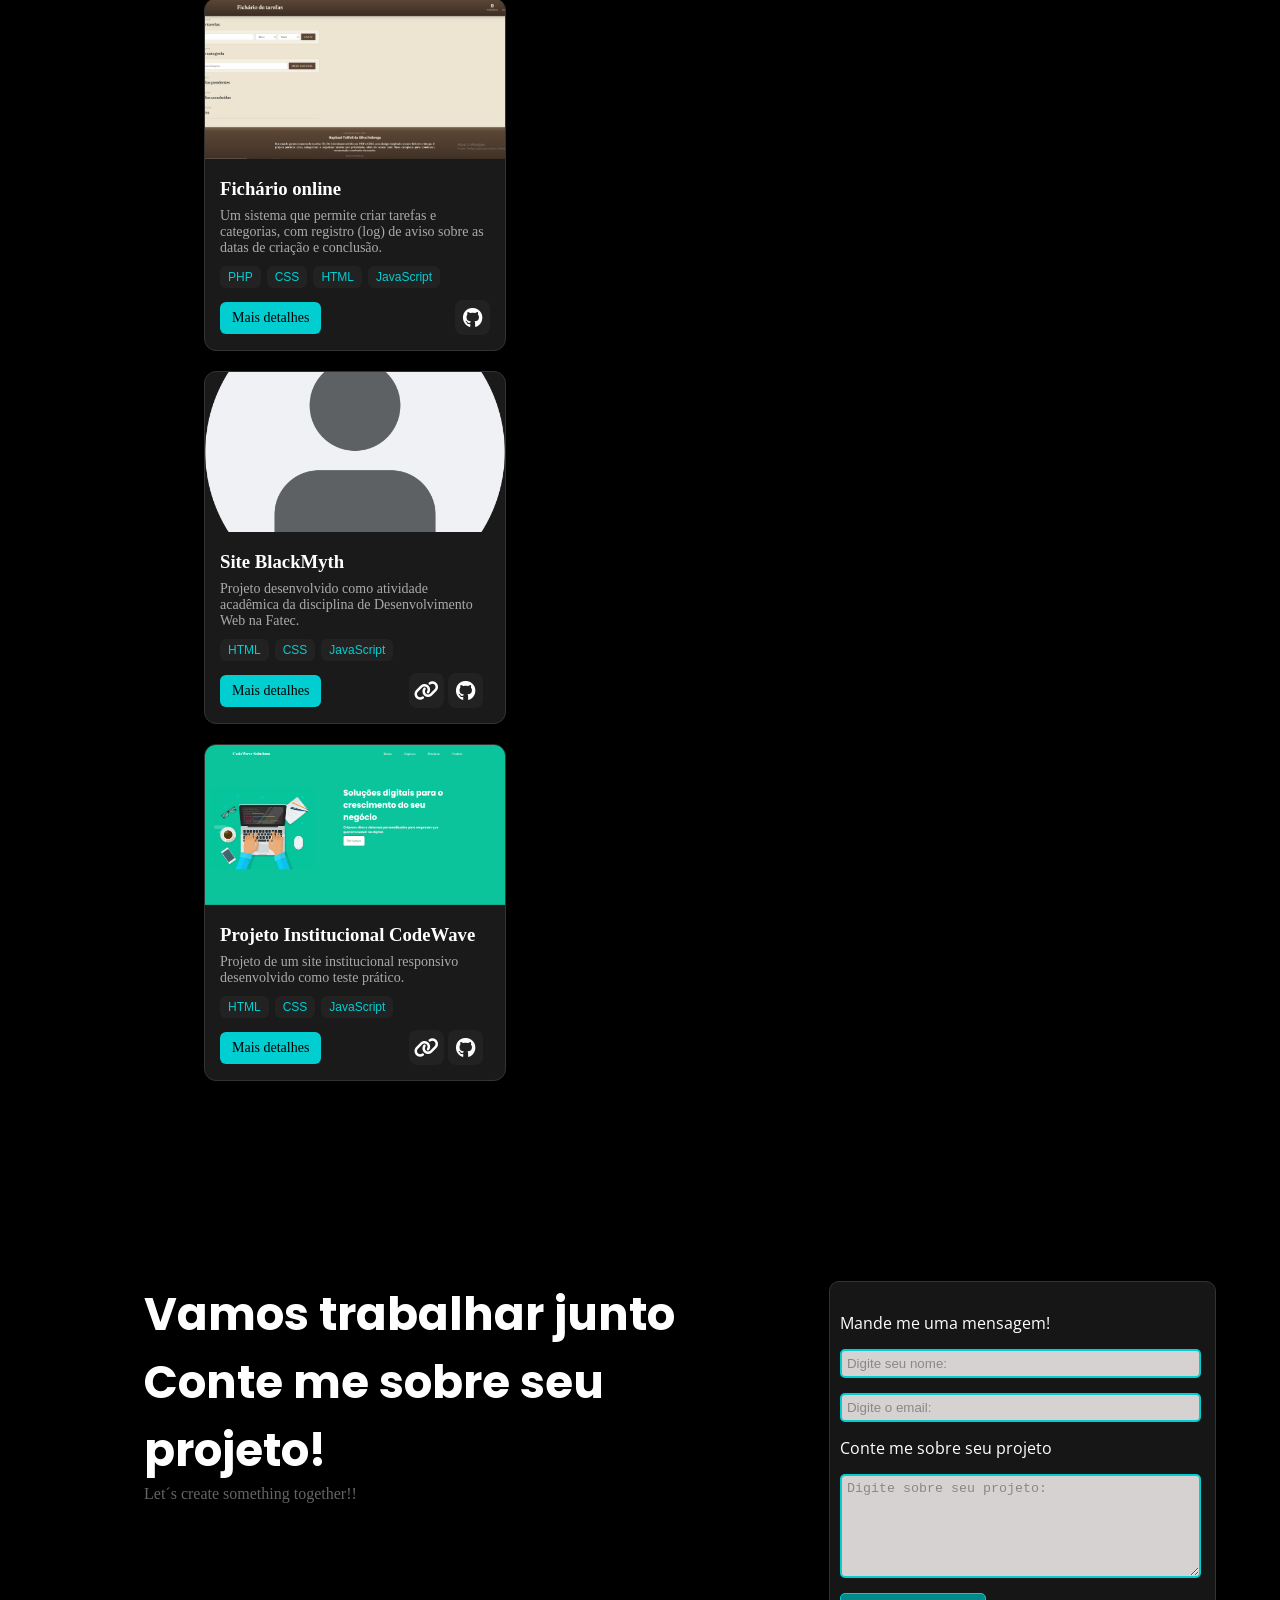
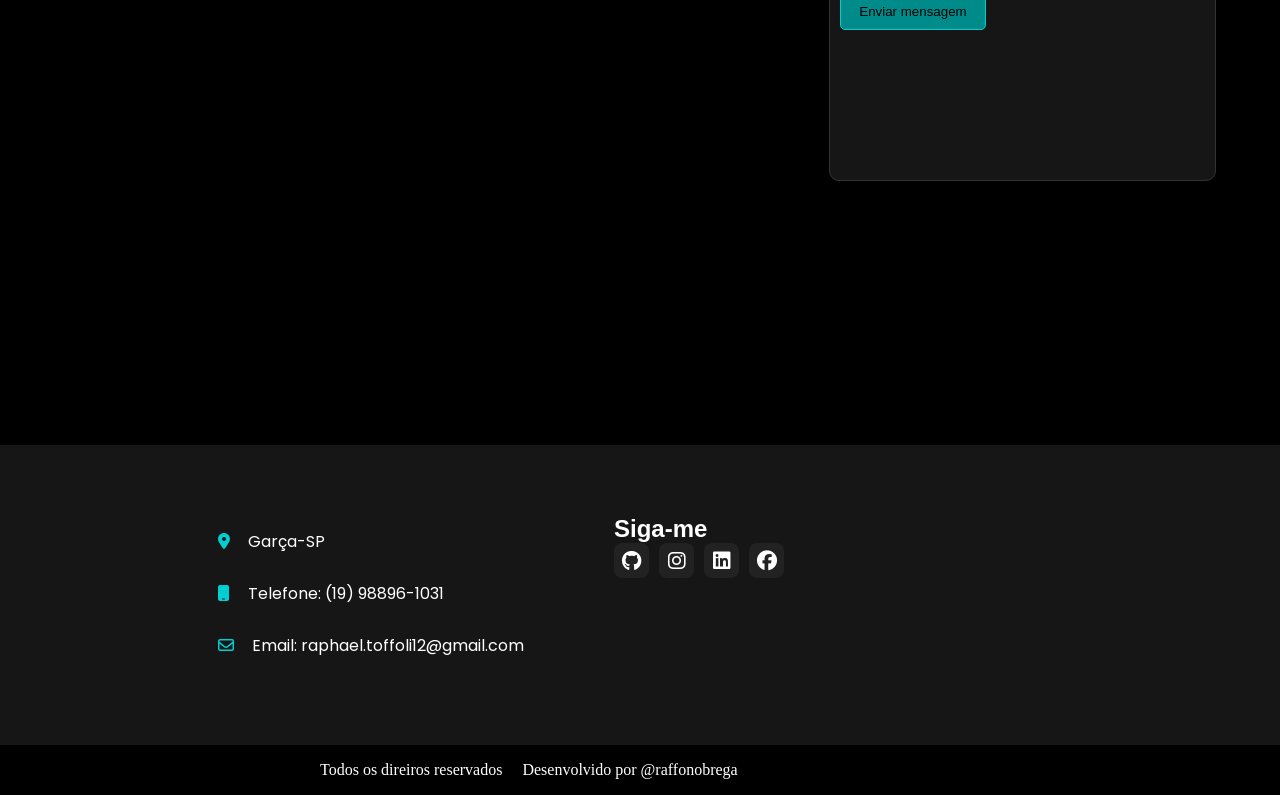
==== commit 6c1f373f: "Update index.html" ====
--- a/index.html
+++ b/index.html
@@ -305,7 +305,7 @@
                     </div>
                 </div>
                 <div class="principal__projects__cont__card projetc4" >
-                    <img src="/imagens/12225935.png" alt="Projeto">
+                    <img src="/imagens/projeto41.png" alt="Projeto">
 
                     <div class="card__content" >
                         <h3>Projeto Institucional CodeWave</h3>
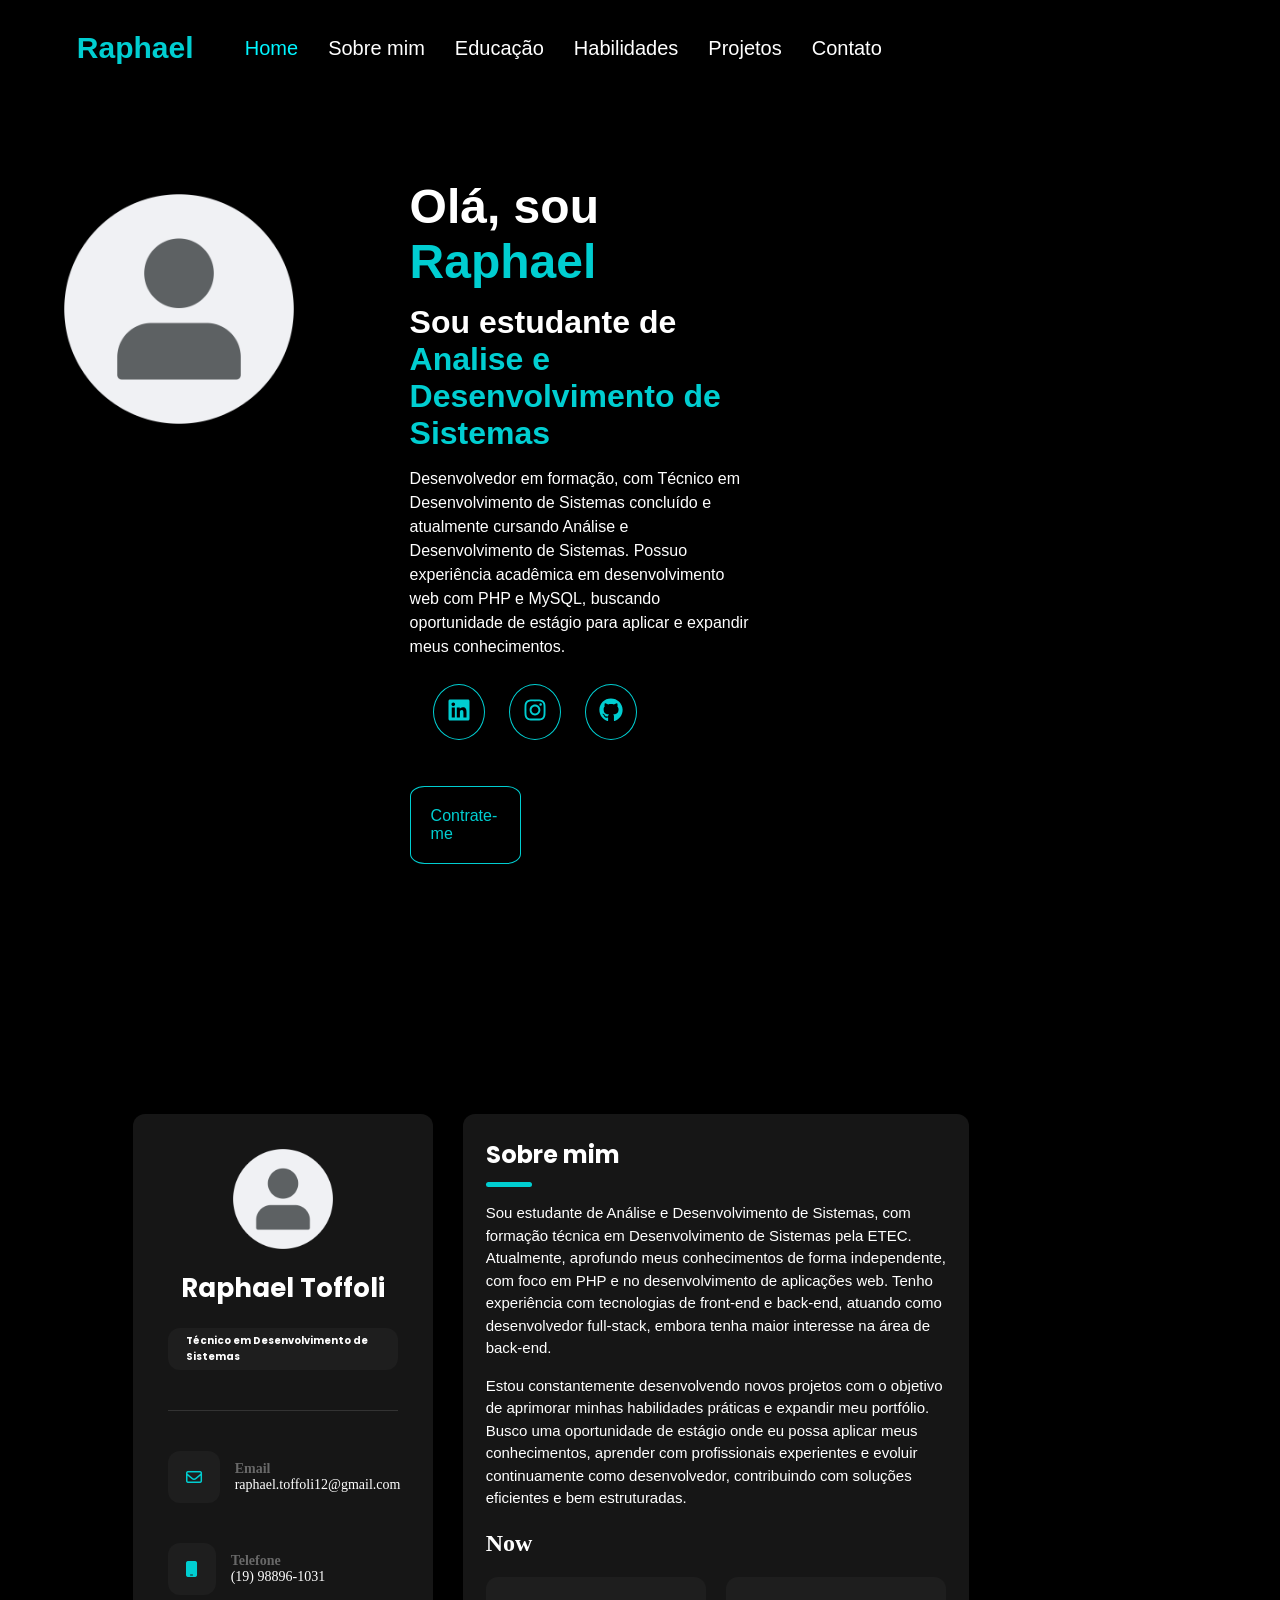
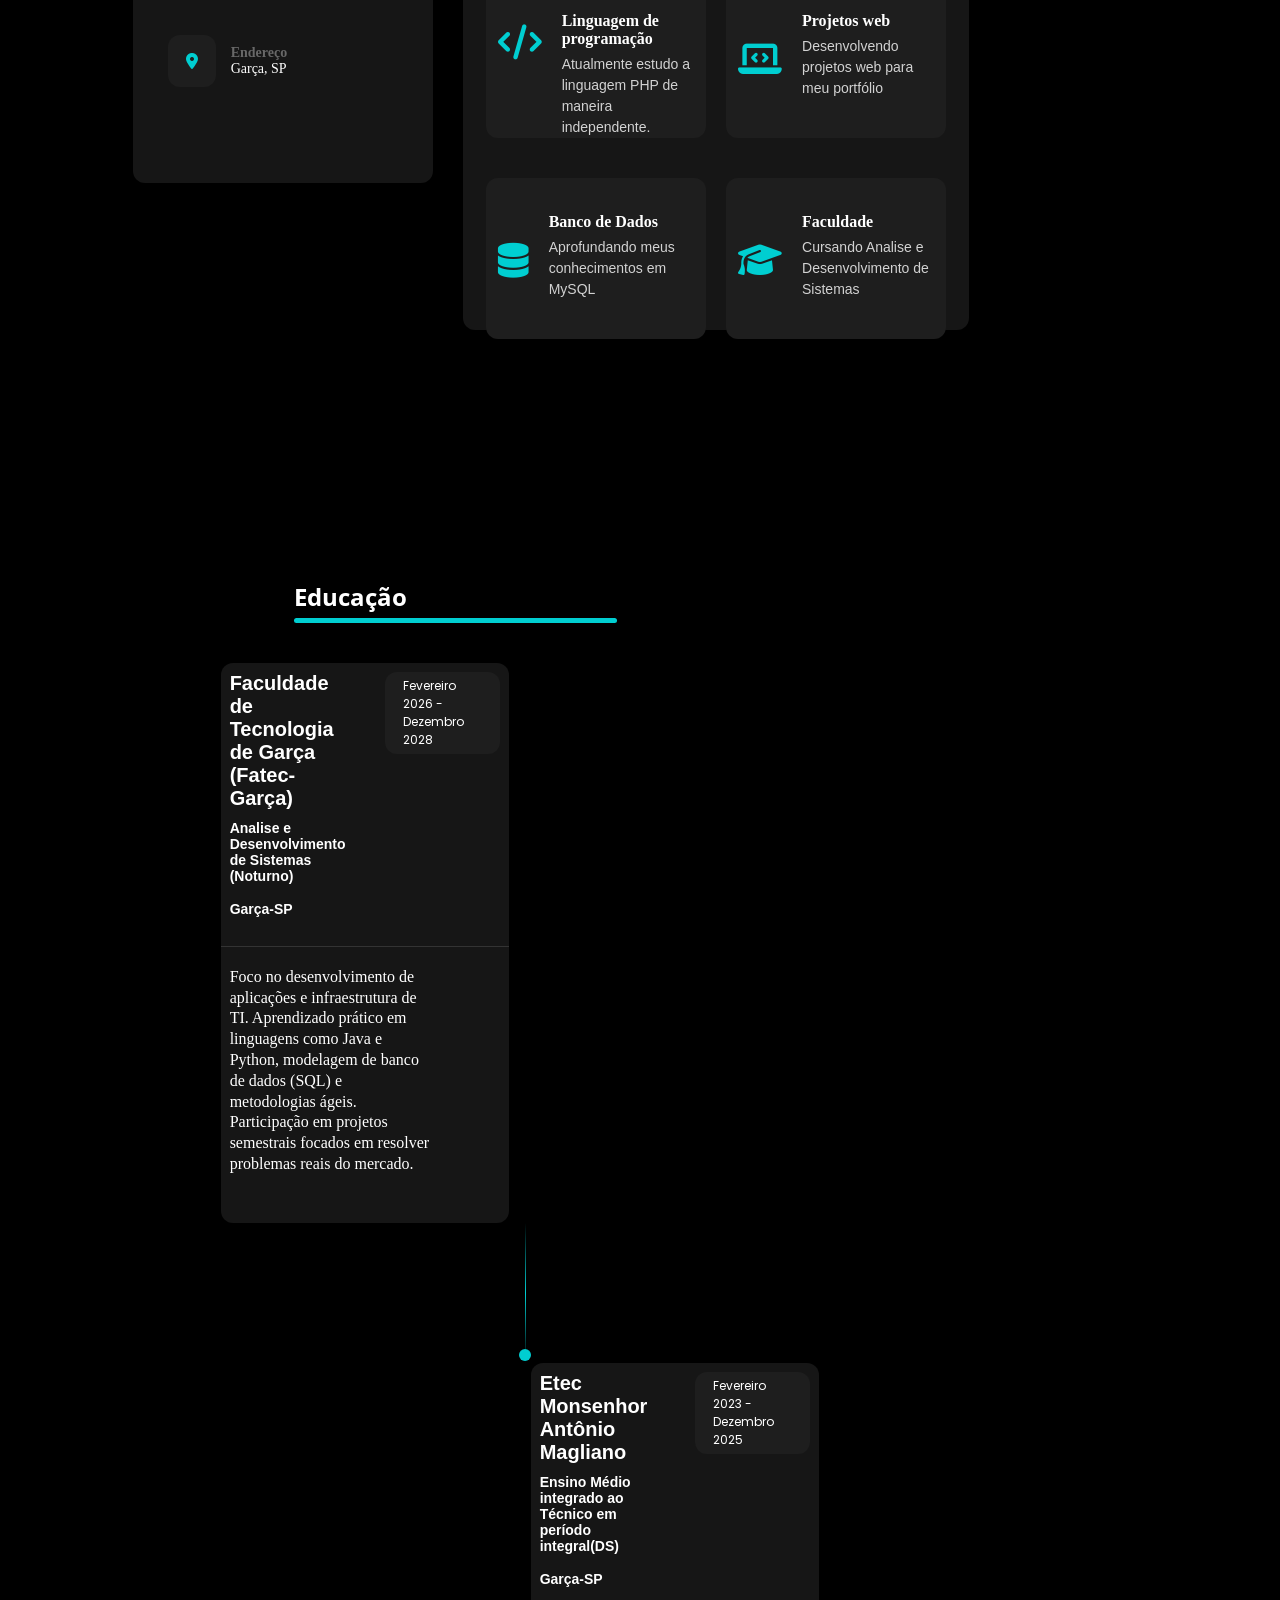
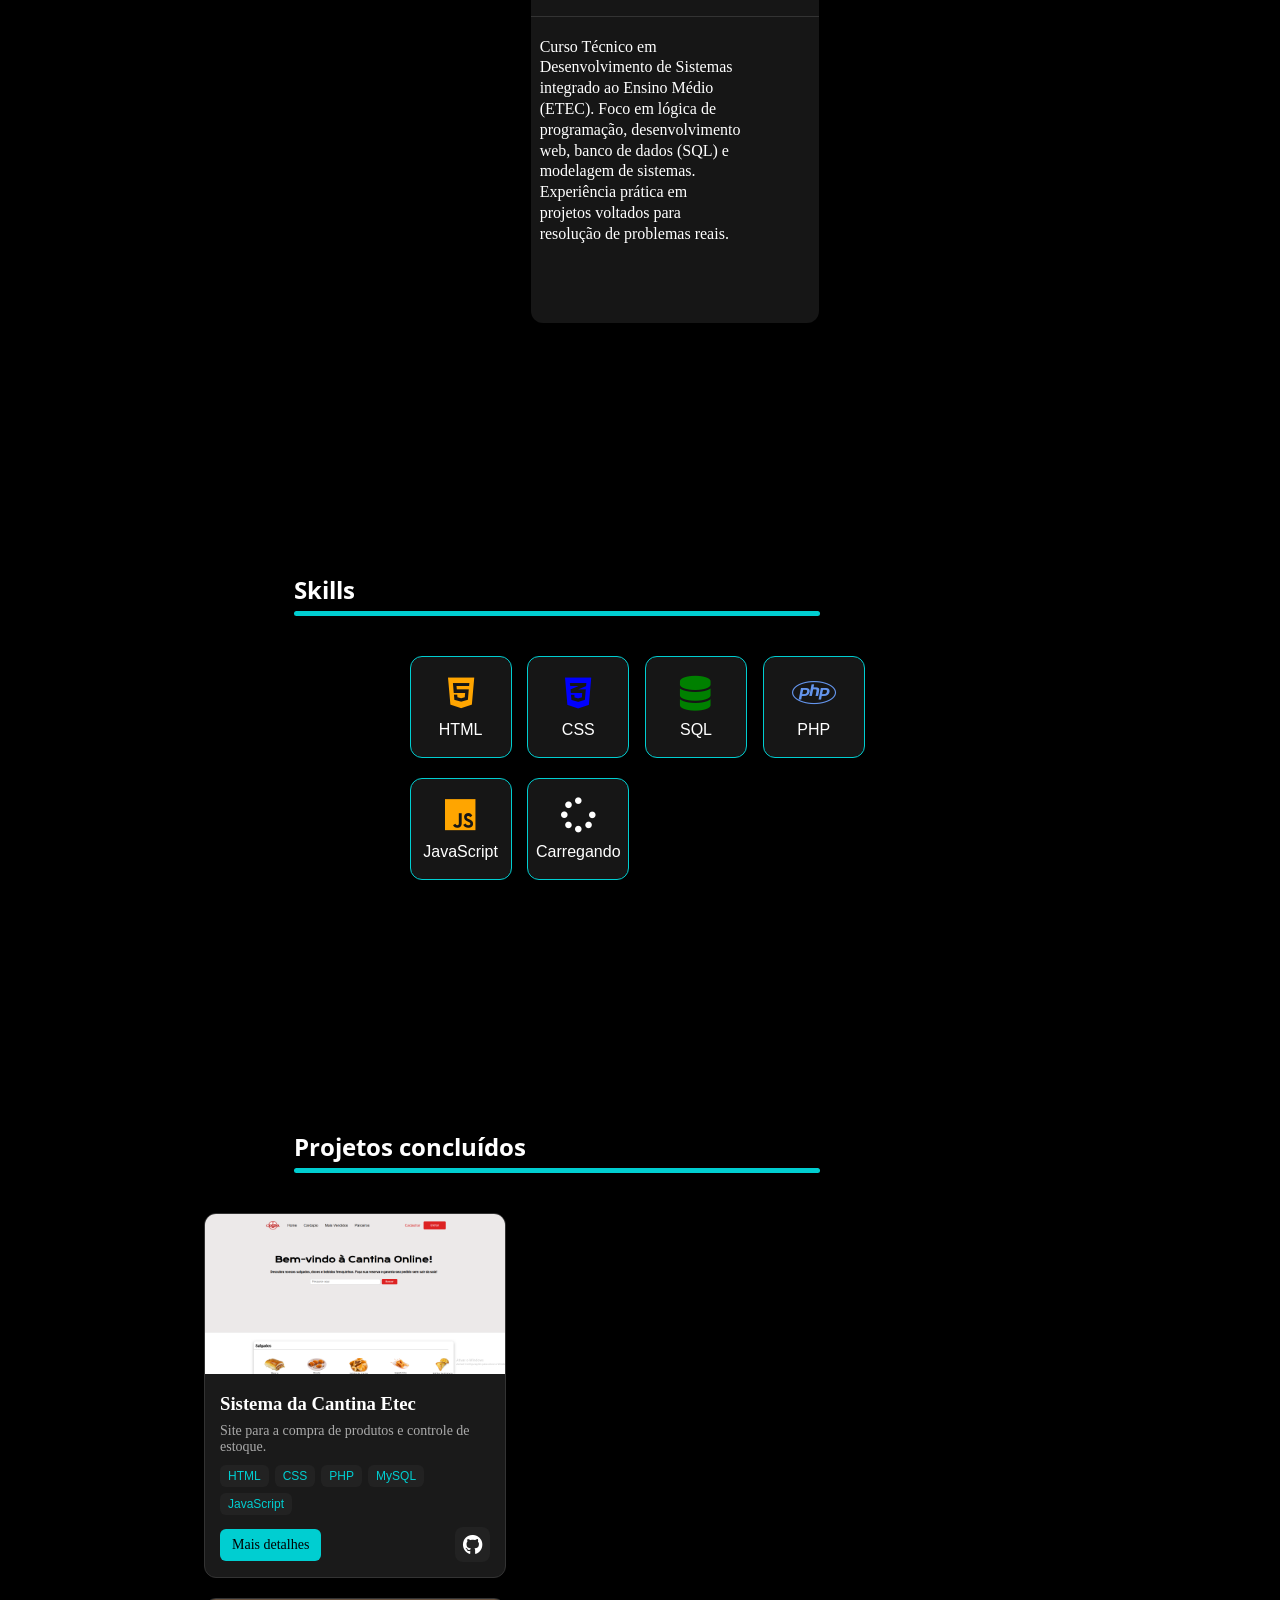
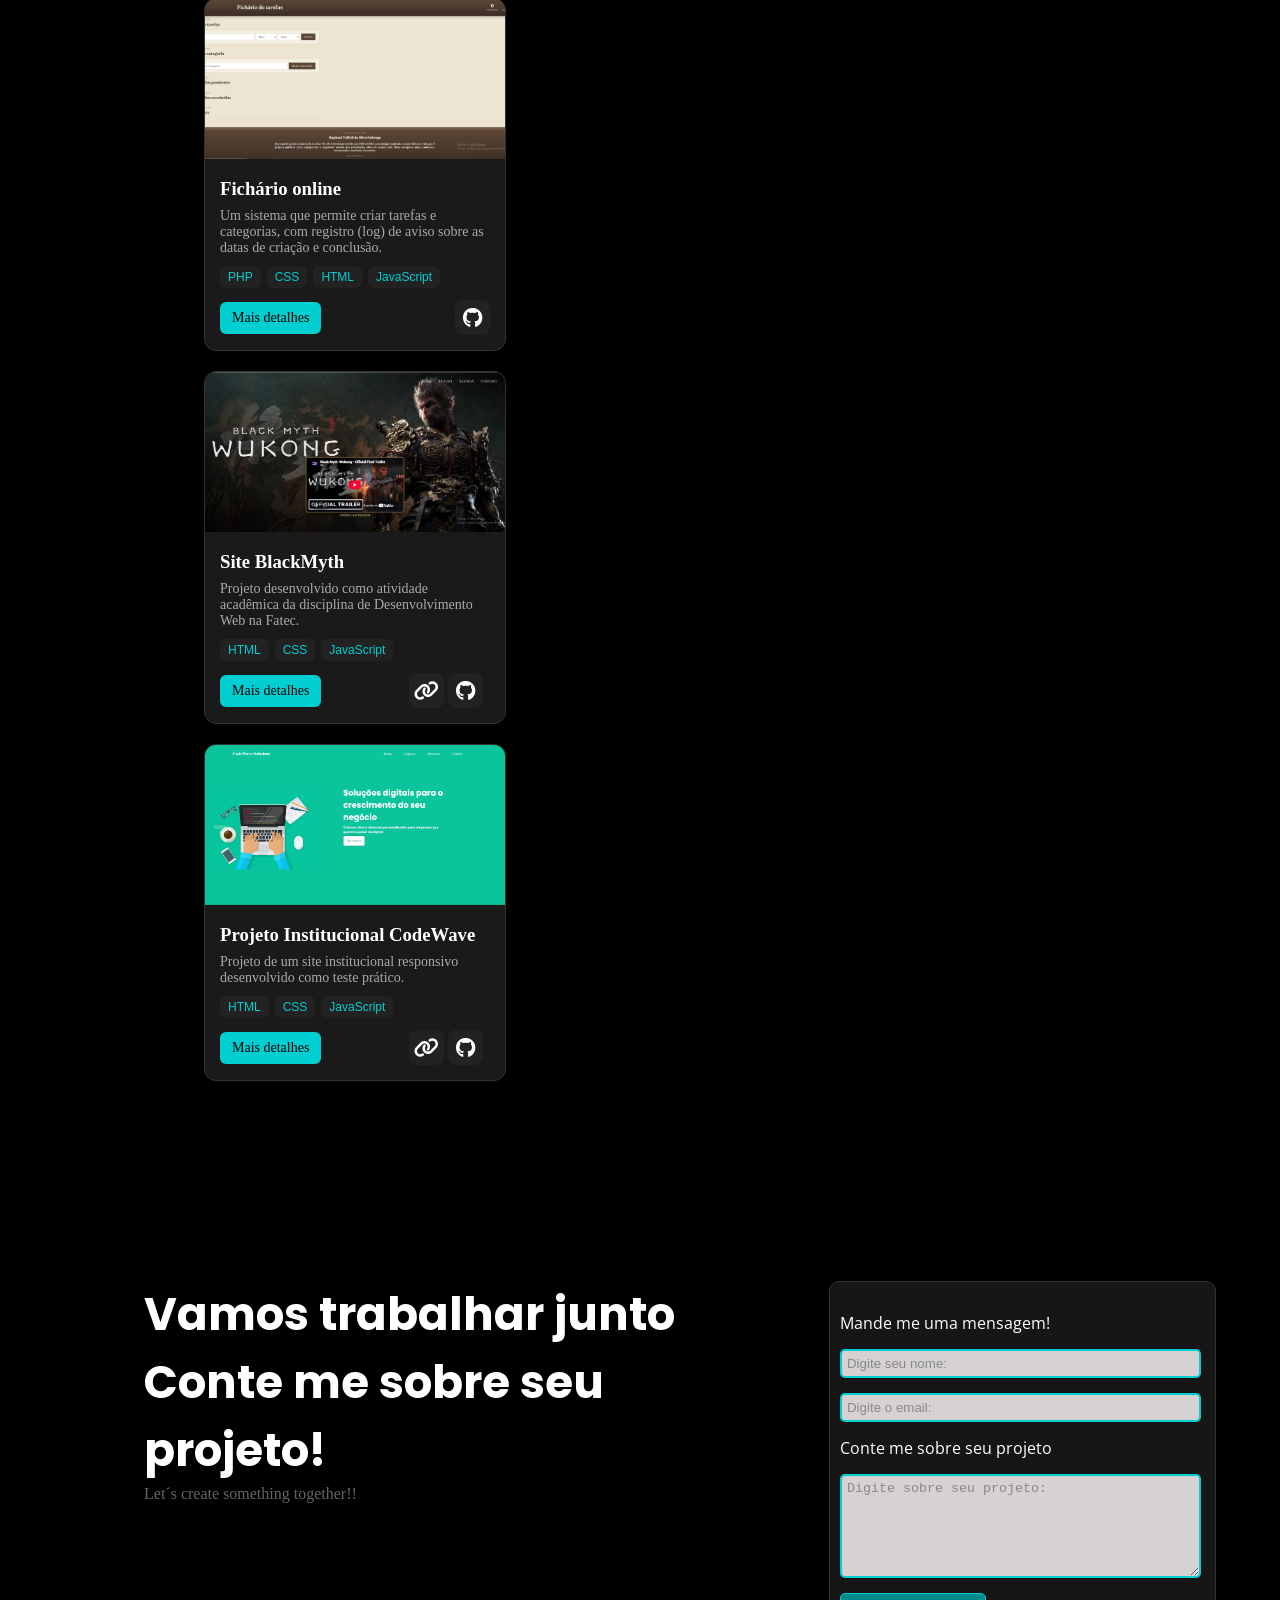
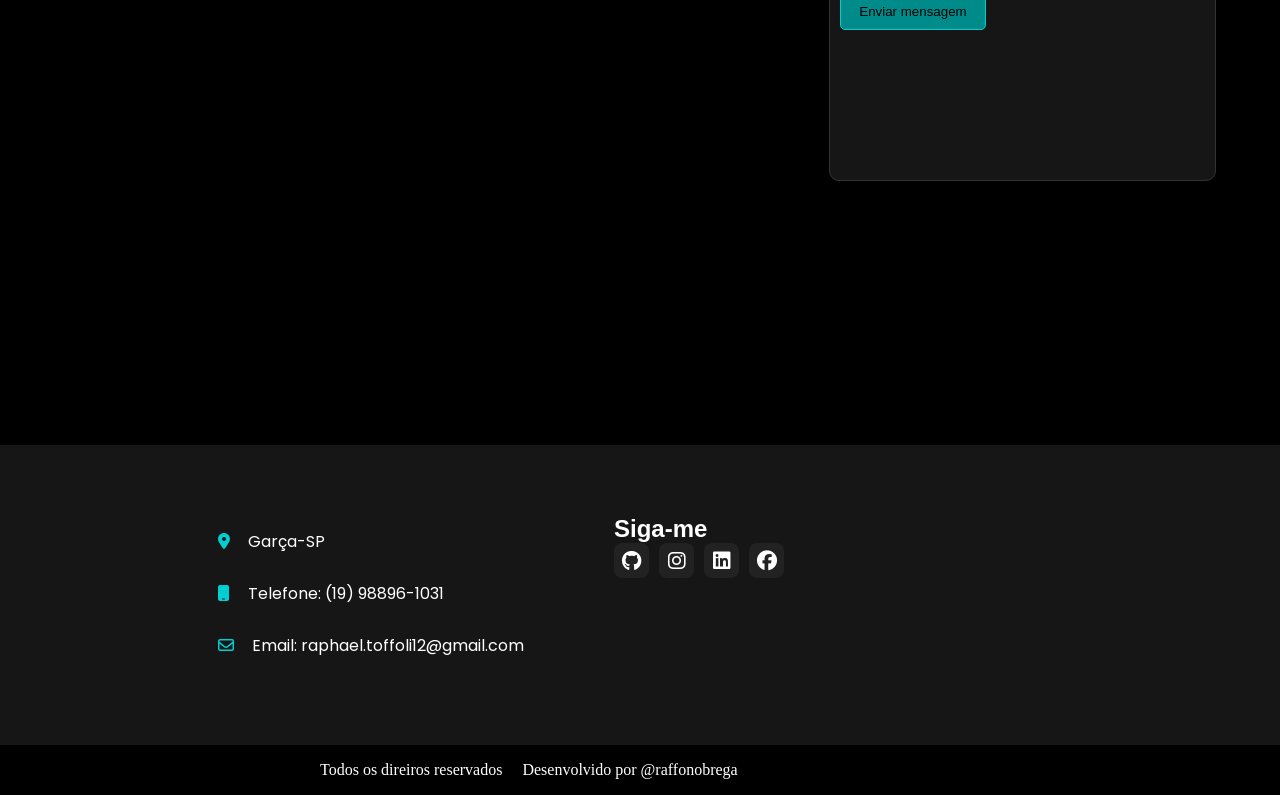
==== commit cd94fd1f: "Update index.html" ====
--- a/index.html
+++ b/index.html
@@ -279,7 +279,7 @@
                     </div>                    
                 </div>
                 <div class="principal__projects__cont__card projetc3" >
-                    <img src="/imagens/12225935.png" alt="Projeto">
+                    <img src="/imagens/projeto31.png" alt="Projeto">
 
                     <div class="card__content" >
                         <h3>Site BlackMyth</h3>
@@ -317,7 +317,7 @@
                             <span>JavaScript</span>
                         </div>
                         <div class="card__actions" >
-                            <a href="projeto3.html" target="_blank" class="card__btn" >Mais detalhes</a>
+                            <a href="projeto4.html" target="_blank" class="card__btn" >Mais detalhes</a>
 
                             <div class="espaco">
                                 <a href="https://raphaeltoffoli.github.io/site-institucional-codewave/" target="_blank" class="github-btn">
